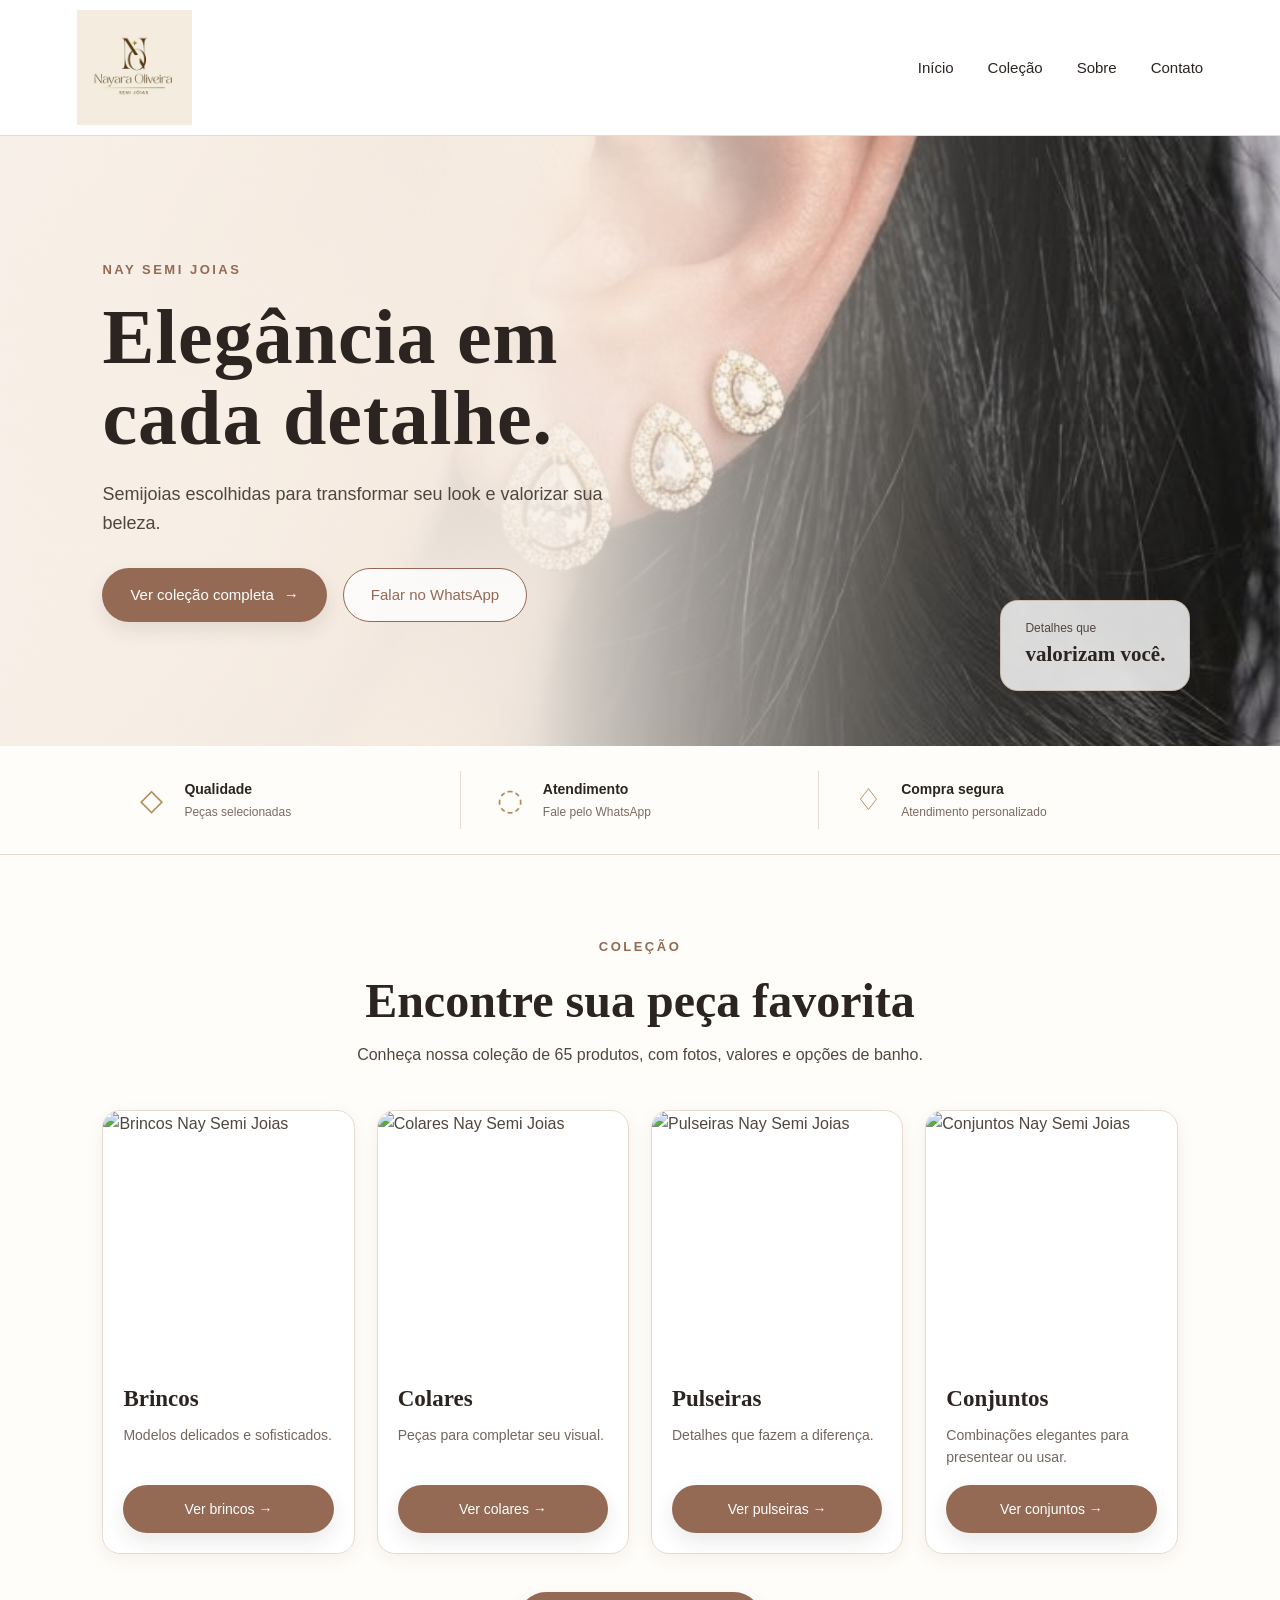
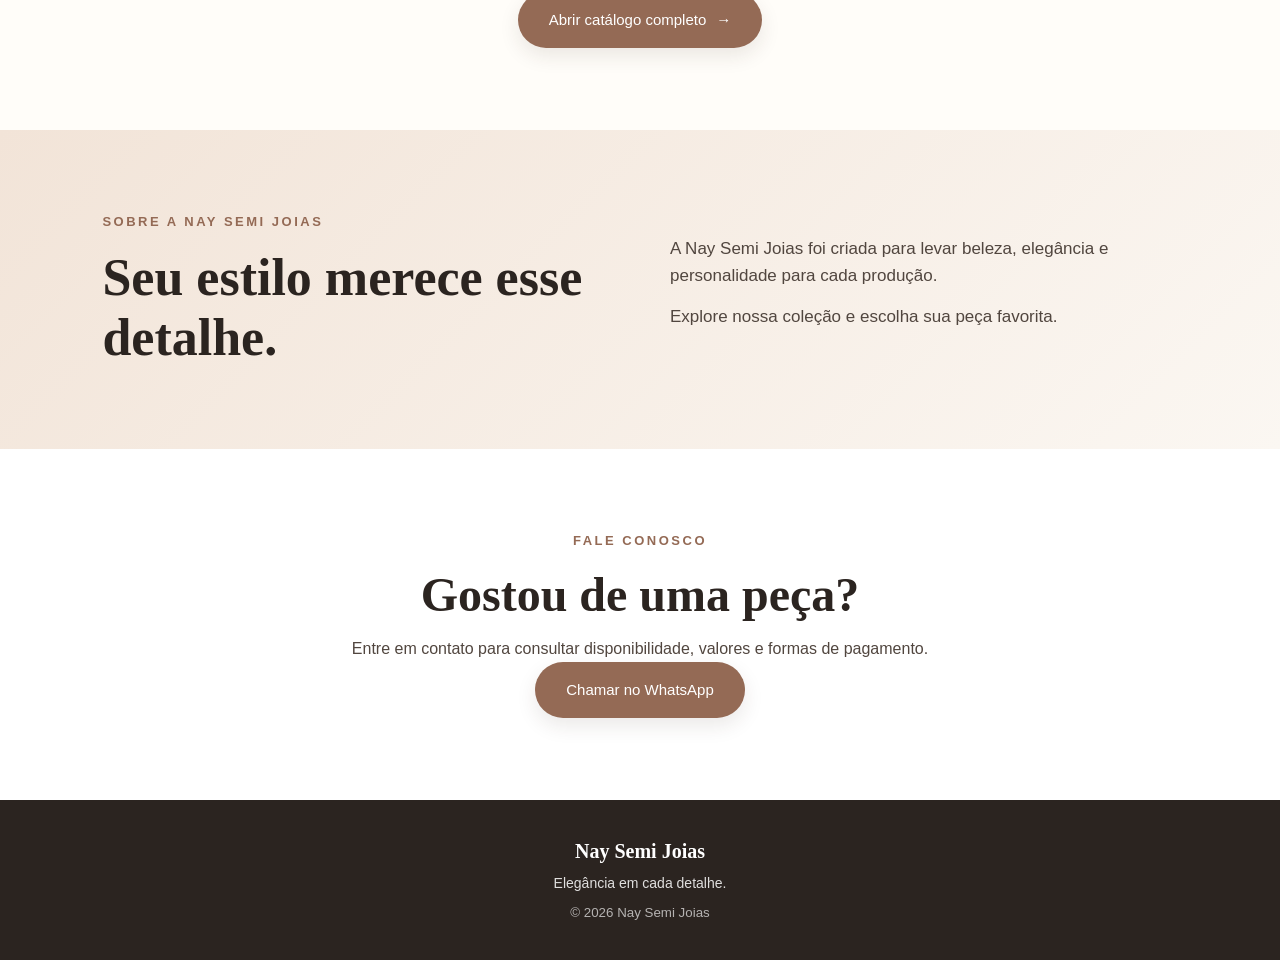
==== index.html @ 7849840d "Add files via upload" ====
<!DOCTYPE html>
<html lang="pt-BR">
<head>
<meta charset="UTF-8">
<meta name="viewport" content="width=device-width, initial-scale=1.0">
<title>Nay Semi Joias</title>
<meta name="description" content="Nay Semi Joias — semijoias para valorizar seu estilo.">
<link rel="stylesheet" href="style.css">
</head>
<body>
<header>
  <a aria-label="Nay Semi Joias" href="#inicio">
    <img src="logo.jpg" alt="Nayara Oliveira Semi Joias">
  </a>

  <button class="menu" aria-label="Abrir menu" aria-expanded="false">☰</button>

  <nav>
    <a href="#inicio">Início</a>
    <a href="#colecao">Coleção</a>
    <a href="#sobre">Sobre</a>
    <a href="#contato">Contato</a>
  </nav>
</header>

<main>
<section id="inicio" class="hero">
  <div class="hero-content">
    <p class="eyebrow">NAY SEMI JOIAS</p>
    <h1>Elegância em<br>cada detalhe.</h1>
    <p class="hero-text">Semijoias escolhidas para transformar seu look e valorizar sua beleza.</p>

    <div class="buttons">
      <a class="btn" href="loja.html">Ver coleção completa <span>→</span></a>
      <a class="btn outline" href="https://wa.me/5519992763019" target="_blank" rel="noopener">Falar no WhatsApp</a>
    </div>
  </div>

  <div class="hero-badge">
    <span>Detalhes que</span>
    <strong>valorizam você.</strong>
  </div>
</section>

<section class="benefits" aria-label="Benefícios">
  <div><span>◇</span><strong>Qualidade</strong><small>Peças selecionadas</small></div>
  <div><span>◌</span><strong>Atendimento</strong><small>Fale pelo WhatsApp</small></div>
  <div><span>♢</span><strong>Compra segura</strong><small>Atendimento personalizado</small></div>
</section>

<section id="colecao" class="section">
  <div class="title">
    <p class="eyebrow">COLEÇÃO</p>
    <h2>Encontre sua peça favorita</h2>
    <p>Conheça nossa coleção de 65 produtos, com fotos, valores e opções de banho.</p>
  </div>

  <div class="grid">
    <article class="card">
      <img src="imagens/45-brinco-trio-ponto-de-luz.jpg" alt="Brincos Nay Semi Joias">
      <div class="card-content">
        <h3>Brincos</h3>
        <p>Modelos delicados e sofisticados.</p>
        <a class="btn" href="loja.html#produtos-area">Ver brincos →</a>
      </div>
    </article>

    <article class="card">
      <img src="imagens/07-colar-cristal-preto-com-trevo.jpg" alt="Colares Nay Semi Joias">
      <div class="card-content">
        <h3>Colares</h3>
        <p>Peças para completar seu visual.</p>
        <a class="btn" href="loja.html#produtos-area">Ver colares →</a>
      </div>
    </article>

    <article class="card">
      <img src="imagens/23-pulseira-trevo-marrom.jpg" alt="Pulseiras Nay Semi Joias">
      <div class="card-content">
        <h3>Pulseiras</h3>
        <p>Detalhes que fazem a diferença.</p>
        <a class="btn" href="loja.html#produtos-area">Ver pulseiras →</a>
      </div>
    </article>

    <article class="card">
      <img src="imagens/61-conjunto-mandala-de-zirconia.jpg" alt="Conjuntos Nay Semi Joias">
      <div class="card-content">
        <h3>Conjuntos</h3>
        <p>Combinações elegantes para presentear ou usar.</p>
        <a class="btn" href="loja.html#produtos-area">Ver conjuntos →</a>
      </div>
    </article>
  </div>

  <div class="collection-cta">
    <a class="btn large" href="loja.html">Abrir catálogo completo <span>→</span></a>
  </div>
</section>

<section id="sobre" class="about">
  <div>
    <p class="eyebrow">SOBRE A NAY SEMI JOIAS</p>
    <h2>Seu estilo merece esse detalhe.</h2>
  </div>
  <div>
    <p>A Nay Semi Joias foi criada para levar beleza, elegância e personalidade para cada produção.</p>
    <p>Explore nossa coleção e escolha sua peça favorita.</p>
  </div>
</section>

<section id="contato" class="section contact">
  <div class="title">
    <p class="eyebrow">FALE CONOSCO</p>
    <h2>Gostou de uma peça?</h2>
    <p>Entre em contato para consultar disponibilidade, valores e formas de pagamento.</p>
    <a class="btn large" href="https://wa.me/5519992763019" target="_blank" rel="noopener">Chamar no WhatsApp</a>
  </div>
</section>
</main>

<footer>
  <strong>Nay Semi Joias</strong>
  <p>Elegância em cada detalhe.</p>
  <small>© 2026 Nay Semi Joias</small>
</footer>

<script src="script.js"></script>
<script>
const menu = document.querySelector('.menu');
const nav = document.querySelector('nav');
if (menu && nav) {
  menu.addEventListener('click', function () {
    nav.classList.toggle('open');
    menu.setAttribute('aria-expanded', nav.classList.contains('open'));
  });
  document.querySelectorAll('nav a').forEach(function(a) {
    a.addEventListener('click', function() {
      nav.classList.remove('open');
      menu.setAttribute('aria-expanded', 'false');
    });
  });
}
</script>
</body>
</html>
---- style.css ----
*{box-sizing:border-box;margin:0;padding:0}
html{scroll-behavior:smooth}
:root{
 --bg:#f8f1e9;
 --cream:#fffdf9;
 --dark:#2b2420;
 --brown:#946a55;
 --gold:#b08a57;
 --text:#51463f;
 --white:#fff;
 --border:#e7dbd0;
}
body{font-family:Arial,Helvetica,sans-serif;background:var(--bg);color:var(--text);line-height:1.6}
header{width:100%;min-height:86px;padding:10px 6%;background:rgba(255,255,255,.96);display:flex;align-items:center;justify-content:space-between;border-bottom:1px solid var(--border);position:sticky;top:0;z-index:1000;backdrop-filter:blur(8px)}
header img{width:115px;height:auto;display:block;object-fit:contain}
header>a{display:flex;align-items:center}
nav{display:flex;align-items:center;gap:34px}
nav a{text-decoration:none;color:var(--dark);font-size:15px;font-weight:500;transition:.25s}
nav a:hover{color:var(--gold)}
.menu{display:none;border:0;background:transparent;font-size:28px;cursor:pointer;color:var(--dark)}

.hero{position:relative;min-height:610px;padding:70px 8%;display:flex;align-items:center;justify-content:flex-start;overflow:hidden;background-image:linear-gradient(90deg,rgba(248,241,233,.98) 0%,rgba(248,241,233,.90) 42%,rgba(248,241,233,.20) 76%,rgba(248,241,233,.04) 100%),url("imagens/IMG-20260909-WA0095.jpg");background-size:cover;background-position:center right}
.hero-content{position:relative;z-index:2;max-width:610px}
.eyebrow{font-size:13px;letter-spacing:2.5px;color:var(--brown);font-weight:600;margin-bottom:15px}
.hero h1{font-family:Georgia,"Times New Roman",serif;font-size:clamp(46px,7vw,78px);line-height:1.04;color:var(--dark);letter-spacing:1px;margin-bottom:22px}
.hero-text{font-size:18px;max-width:520px;margin-bottom:30px}
.buttons{display:flex;gap:16px;flex-wrap:wrap;align-items:center}
.btn{display:inline-flex;align-items:center;justify-content:center;gap:10px;padding:14px 27px;border-radius:30px;border:1px solid transparent;background:var(--brown);color:var(--white);text-decoration:none;cursor:pointer;font-size:15px;transition:.25s;box-shadow:0 8px 20px rgba(60,40,25,.10)}
.btn:hover{background:var(--gold);transform:translateY(-2px)}
.btn.outline{background:rgba(255,255,255,.80);color:var(--brown);border-color:var(--brown);box-shadow:none}
.btn.outline:hover{background:var(--brown);color:var(--white)}
.btn.large{padding:15px 30px}
.hero-badge{position:absolute;right:7%;bottom:55px;background:rgba(255,255,255,.82);border:1px solid rgba(176,138,87,.35);padding:18px 24px;border-radius:18px;text-align:left;box-shadow:0 12px 35px rgba(60,40,25,.12);backdrop-filter:blur(5px)}
.hero-badge span{display:block;font-size:12px;color:var(--text)}
.hero-badge strong{font-family:Georgia,"Times New Roman",serif;font-size:21px;color:var(--dark)}

.benefits{display:grid;grid-template-columns:repeat(3,1fr);background:var(--cream);border-bottom:1px solid var(--border);padding:25px 8%}
.benefits>div{display:grid;grid-template-columns:42px 1fr;grid-template-rows:auto auto;column-gap:12px;align-items:center;padding:5px 28px;border-right:1px solid var(--border)}
.benefits>div:last-child{border-right:0}
.benefits span{grid-row:1/3;font-size:30px;color:var(--gold);text-align:center}
.benefits strong{color:var(--dark);font-size:14px}
.benefits small{font-size:12px;color:#7b6b60}

section{padding:82px 8%}
.section{background:var(--cream)}
.title{text-align:center;max-width:760px;margin:0 auto 42px}
.title h2{font-family:Georgia,"Times New Roman",serif;font-size:clamp(32px,4vw,48px);line-height:1.15;color:var(--dark);margin-bottom:14px}
.title>p:last-child{font-size:16px}
#colecao .grid{max-width:1120px;margin:0 auto;display:grid;grid-template-columns:repeat(4,1fr);gap:22px}
.card{background:#fff;border:1px solid var(--border);border-radius:18px;overflow:hidden;transition:.25s;box-shadow:0 5px 18px rgba(60,40,25,.06)}
.card:hover{transform:translateY(-5px);box-shadow:0 15px 35px rgba(60,40,25,.12)}
.card>img{width:100%;aspect-ratio:1/1;object-fit:cover;display:block}
.card-content{padding:20px}
.card h3{font-family:Georgia,"Times New Roman",serif;font-size:23px;color:var(--dark);margin-bottom:6px}
.card p{font-size:14px;min-height:46px;margin-bottom:15px;color:#74665e}
.card .btn{width:100%;padding:12px 16px;font-size:14px}
.collection-cta{text-align:center;margin-top:38px}

.about{display:grid;grid-template-columns:1fr 1fr;gap:60px;align-items:center;background:linear-gradient(135deg,#f2e4d8,#fbf7f2)}
.about h2{font-family:Georgia,"Times New Roman",serif;font-size:clamp(34px,5vw,52px);line-height:1.15;color:var(--dark)}
.about>div:last-child p{font-size:17px;margin-bottom:14px;max-width:560px}
.contact{background:var(--white);text-align:center}
.contact .title{margin-bottom:0}
footer{background:var(--dark);color:var(--white);text-align:center;padding:35px 20px}
footer strong{font-family:Georgia,"Times New Roman",serif;font-size:20px}
footer p{font-size:14px;opacity:.85;margin:5px 0}
footer small{opacity:.65}

@media(max-width:1000px){
 #colecao .grid{grid-template-columns:repeat(2,1fr);max-width:700px}
 .about{grid-template-columns:1fr;gap:25px}
}
@media(max-width:700px){
 header{min-height:74px;padding:8px 5%}
 header img{width:88px}
 .menu{display:block}
 nav{display:none;position:absolute;top:74px;left:0;right:0;background:rgba(255,255,255,.98);padding:18px 5%;border-bottom:1px solid var(--border);box-shadow:0 10px 25px rgba(40,30,20,.08)}
 nav.open{display:flex;flex-direction:column;gap:17px;align-items:flex-start}
 nav a{font-size:14px}
 .hero{min-height:590px;padding:55px 6%;background-image:linear-gradient(180deg,rgba(248,241,233,.96) 0%,rgba(248,241,233,.90) 48%,rgba(248,241,233,.45) 100%),url("imagens/IMG-20260909-WA0095.jpg");background-position:center;background-size:cover}
 .hero h1{font-size:42px}
 .hero-text{font-size:16px}
 .buttons{flex-direction:column;align-items:stretch;gap:13px;max-width:330px}
 .buttons .btn{width:100%}
 .hero-badge{display:none}
 .benefits{grid-template-columns:1fr;padding:10px 6%}
 .benefits>div{border-right:0;border-bottom:1px solid var(--border);padding:12px 8px}
 .benefits>div:last-child{border-bottom:0}
 section{padding:58px 5%}
 #colecao .grid{grid-template-columns:1fr 1fr;gap:13px}
 .card-content{padding:13px}
 .card h3{font-size:19px}
 .card p{font-size:12px;min-height:52px}
 .card .btn{font-size:12px;padding:10px 8px}
 .title{margin-bottom:30px}
 .title h2{font-size:31px}
}
@media(max-width:390px){
 #colecao .grid{gap:9px}
 .card-content{padding:11px}
 .card h3{font-size:17px}
 .card p{font-size:11px}
}
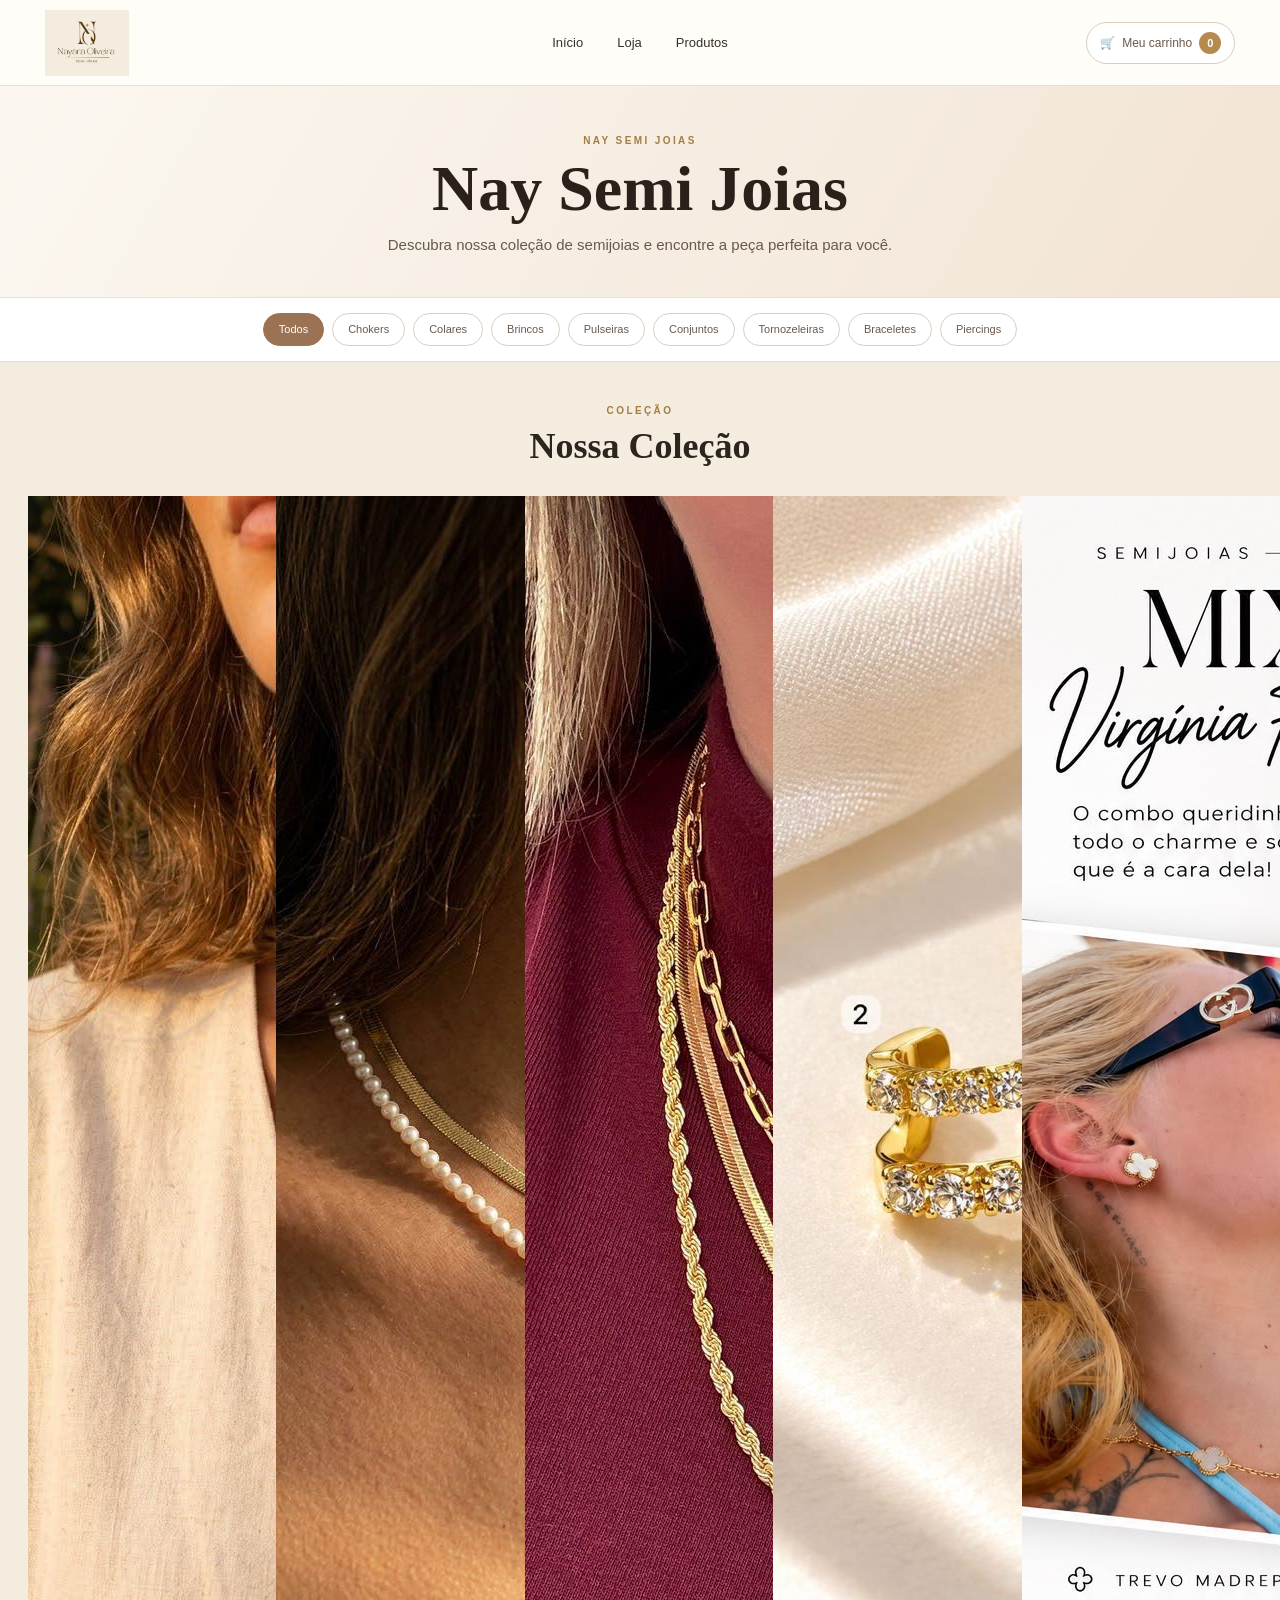
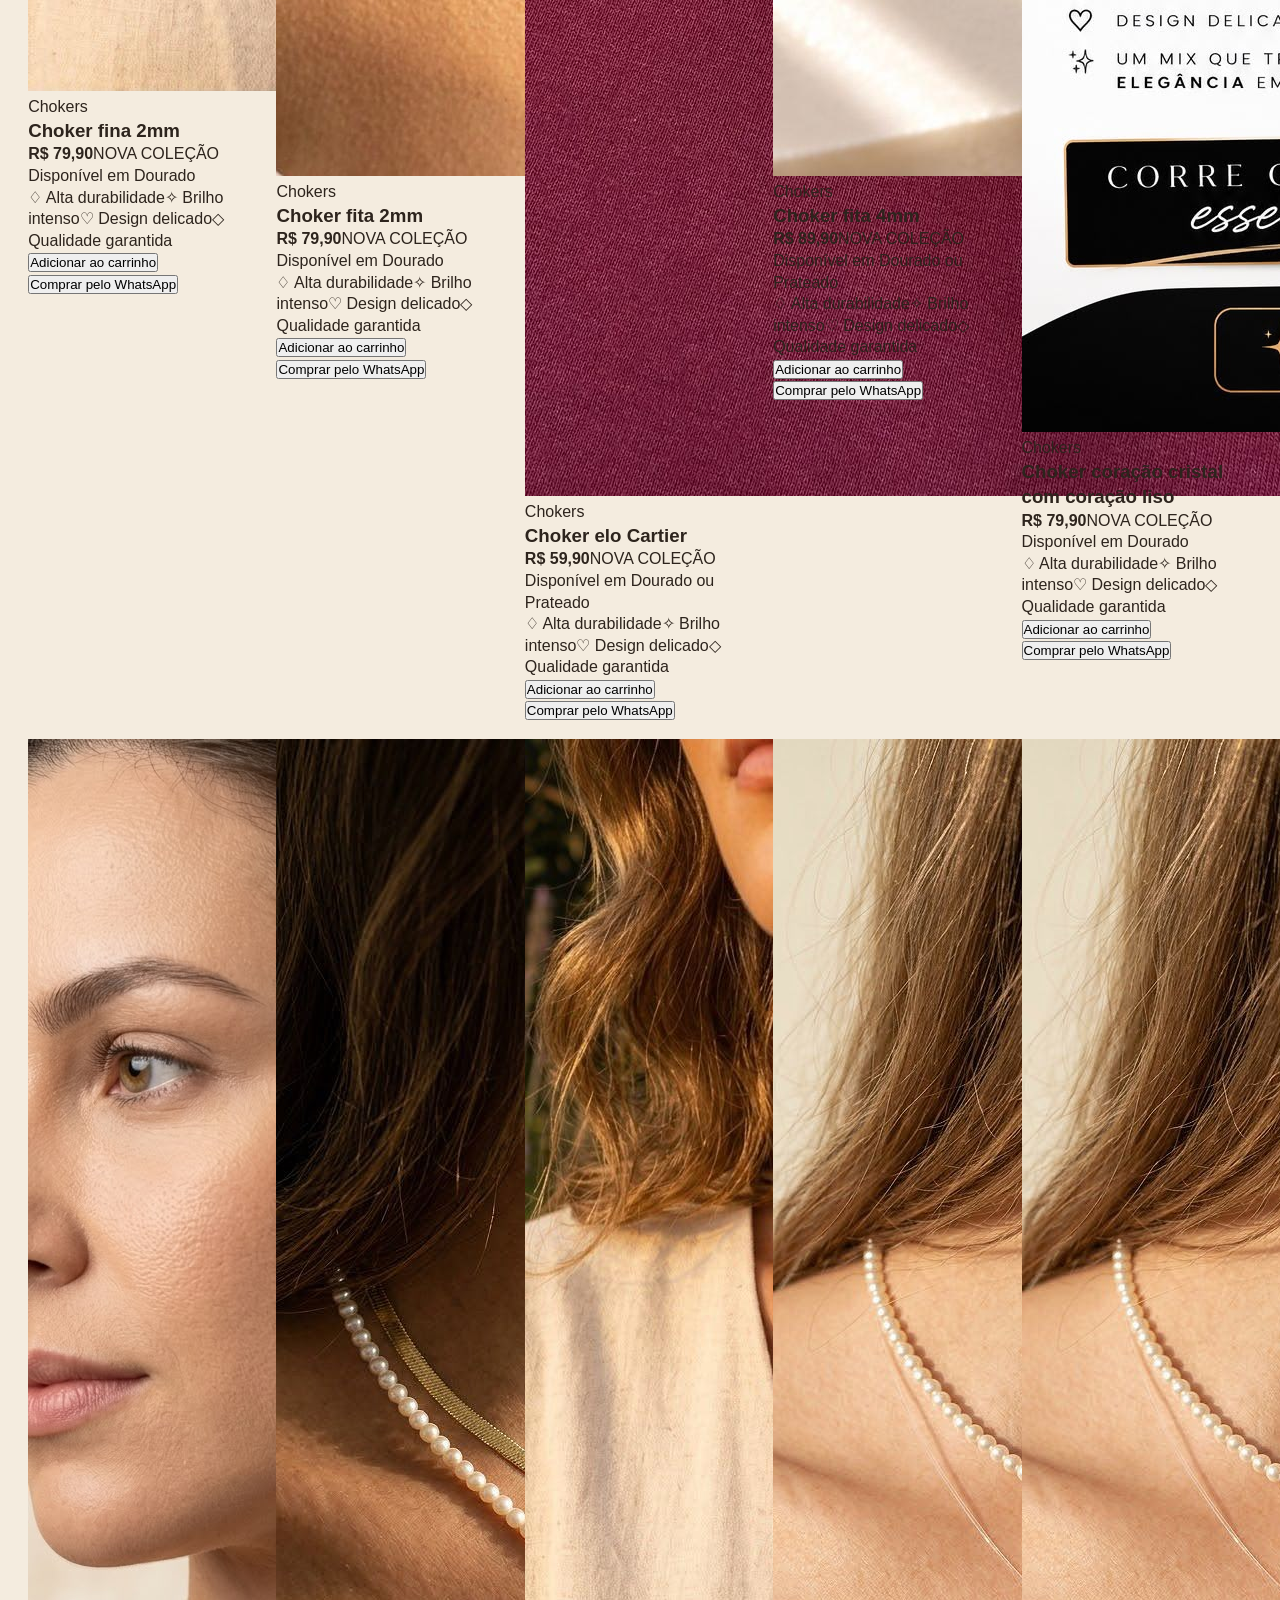
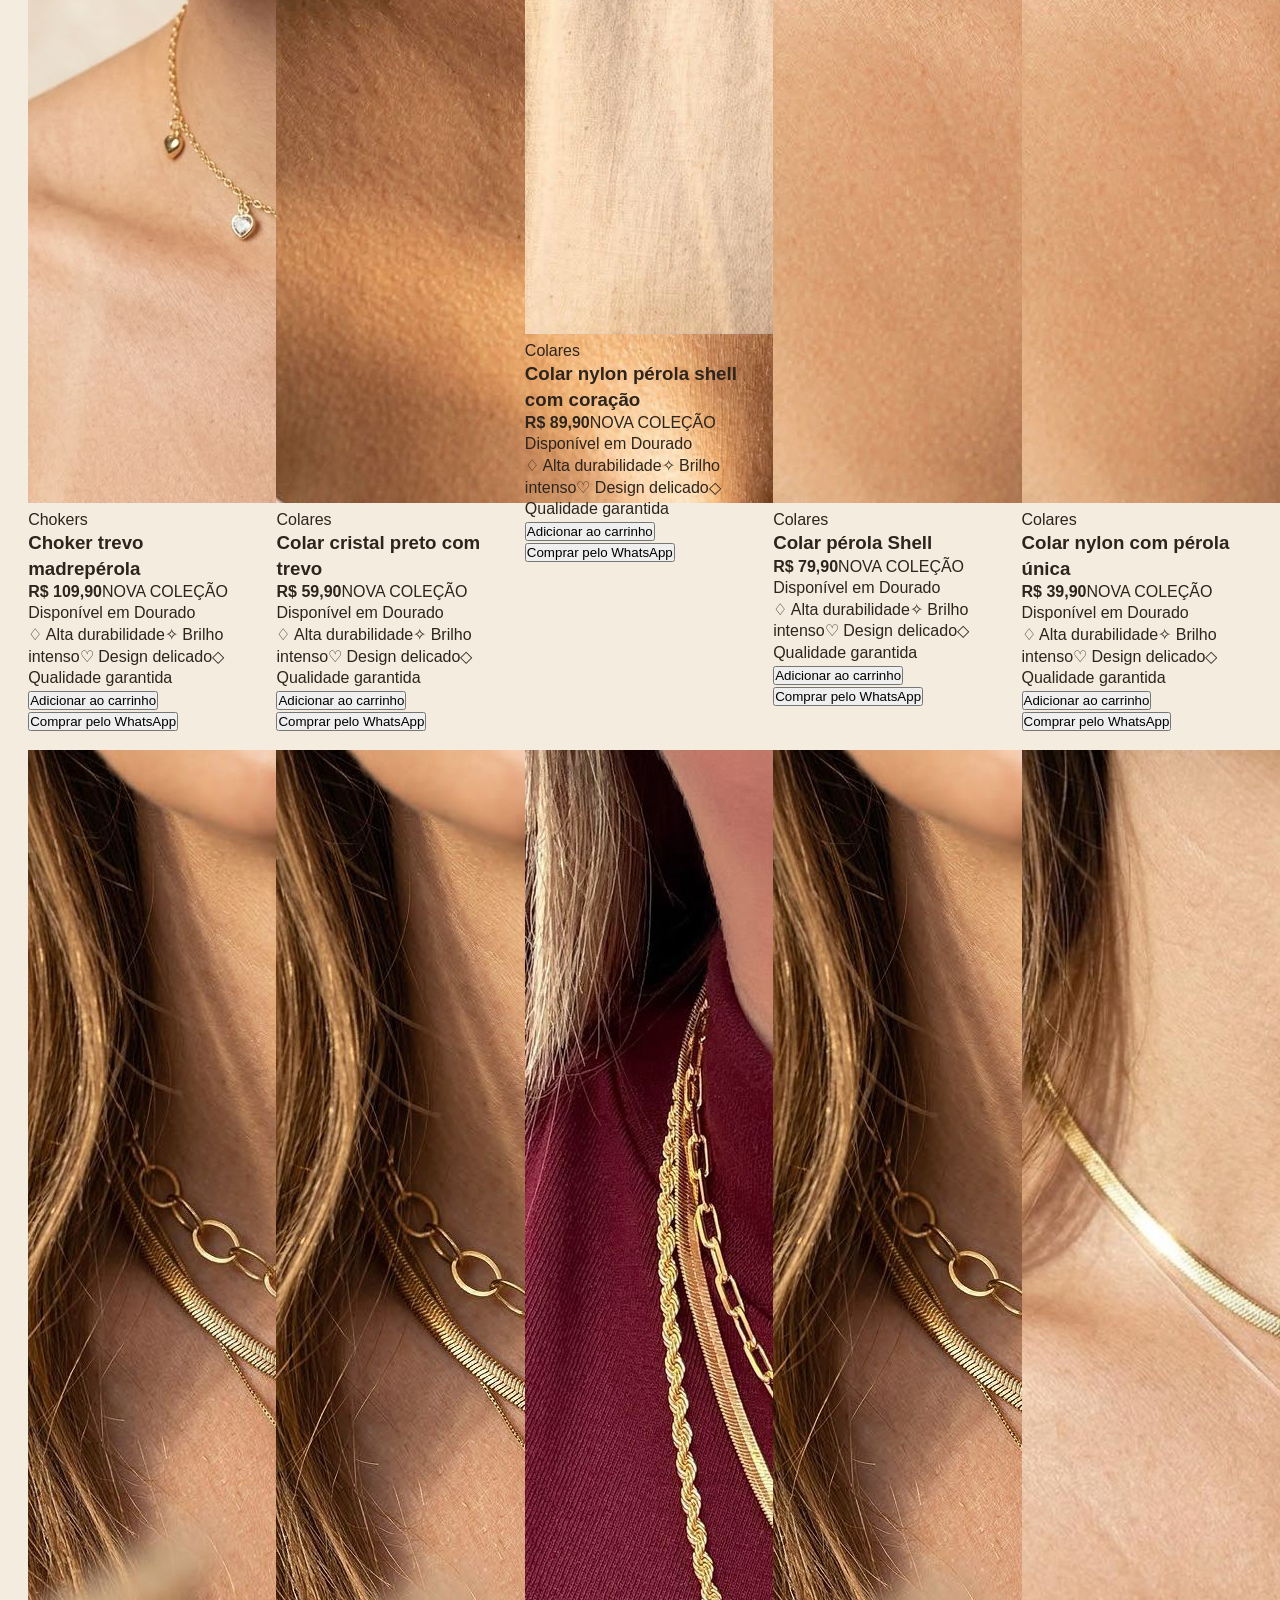
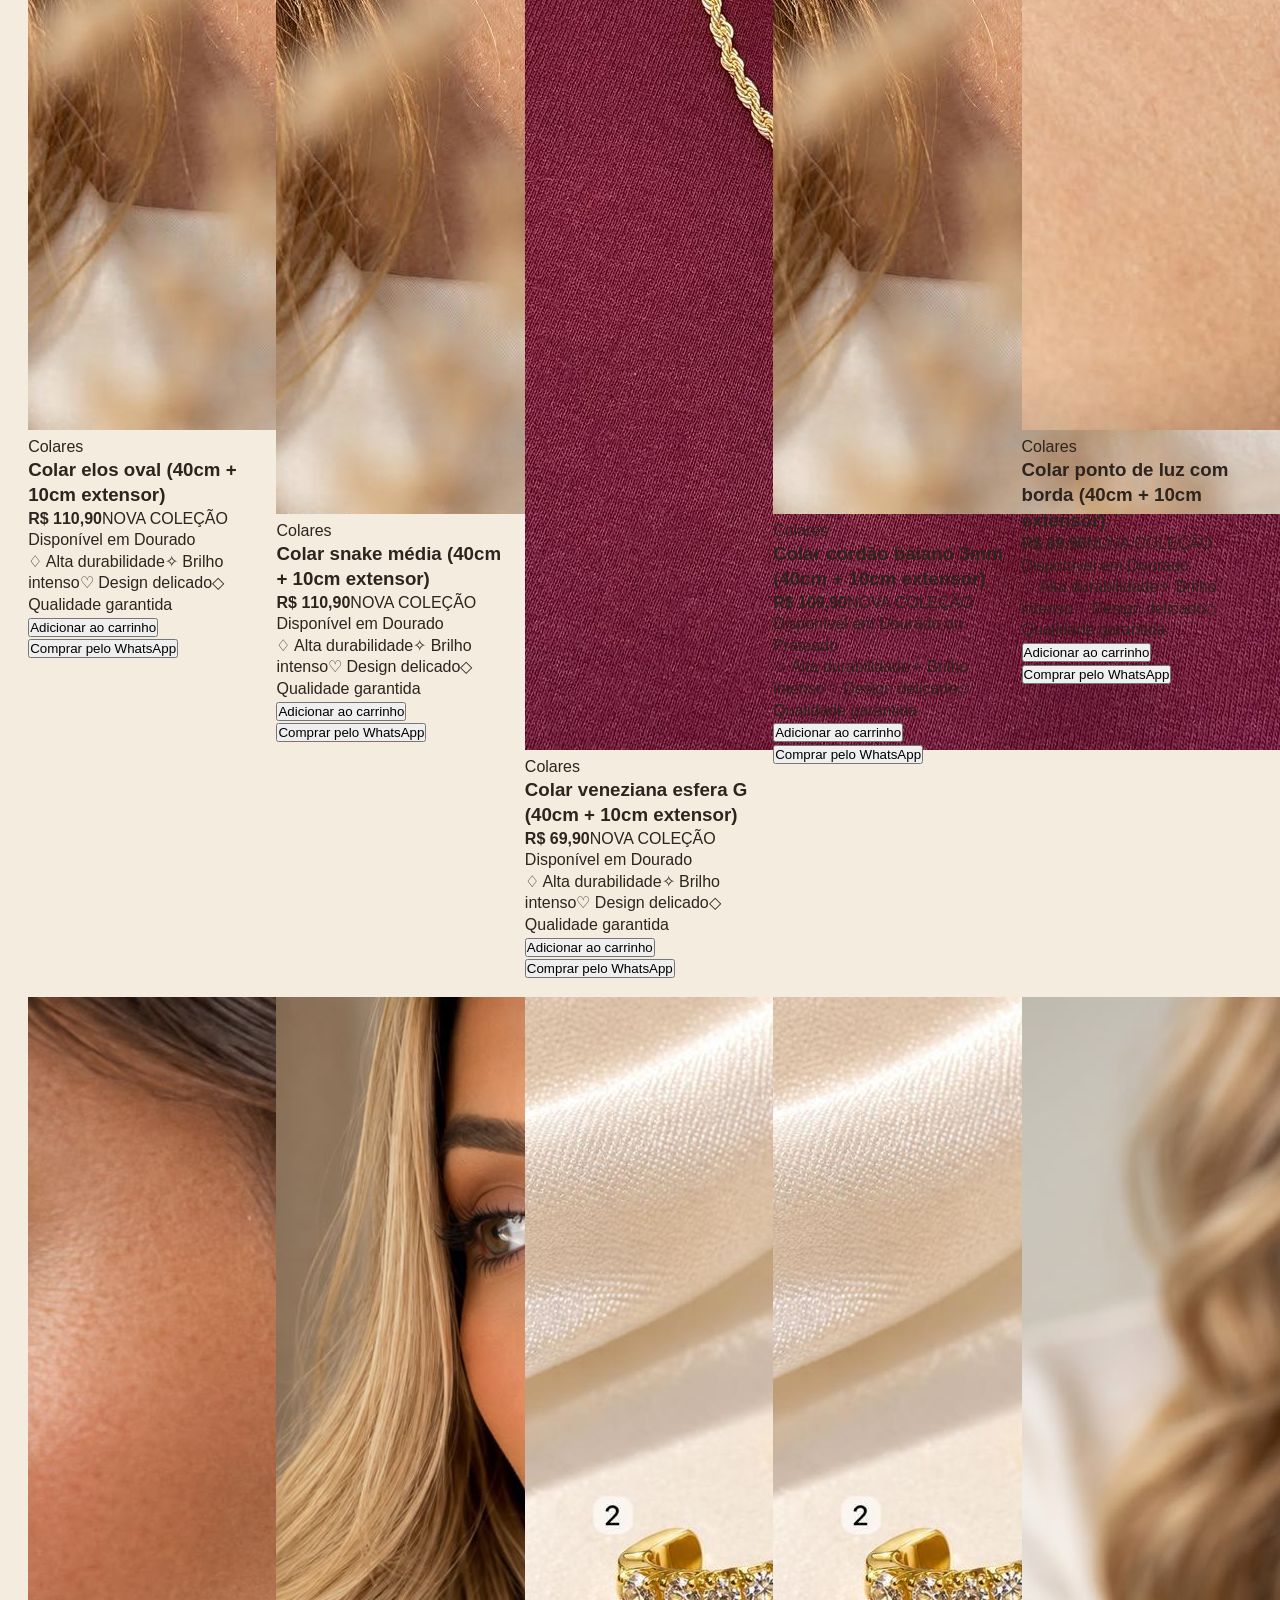
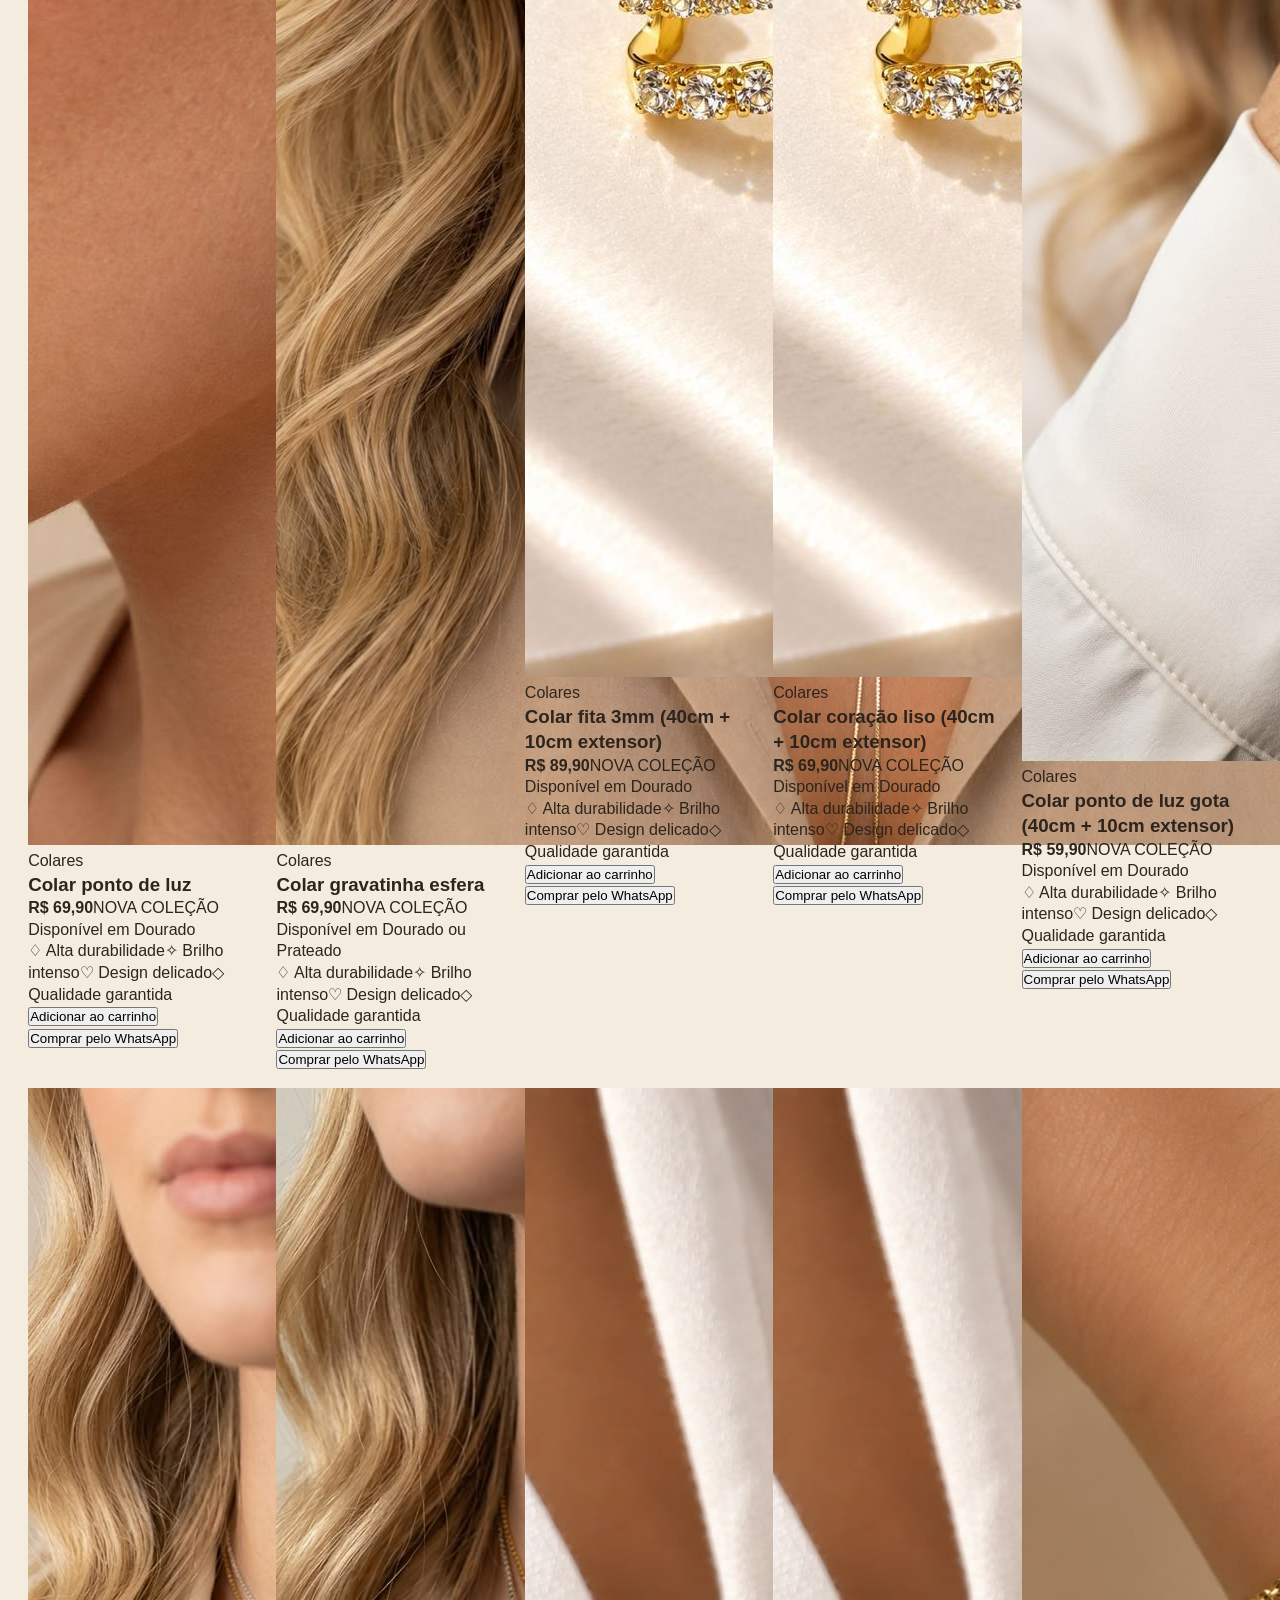
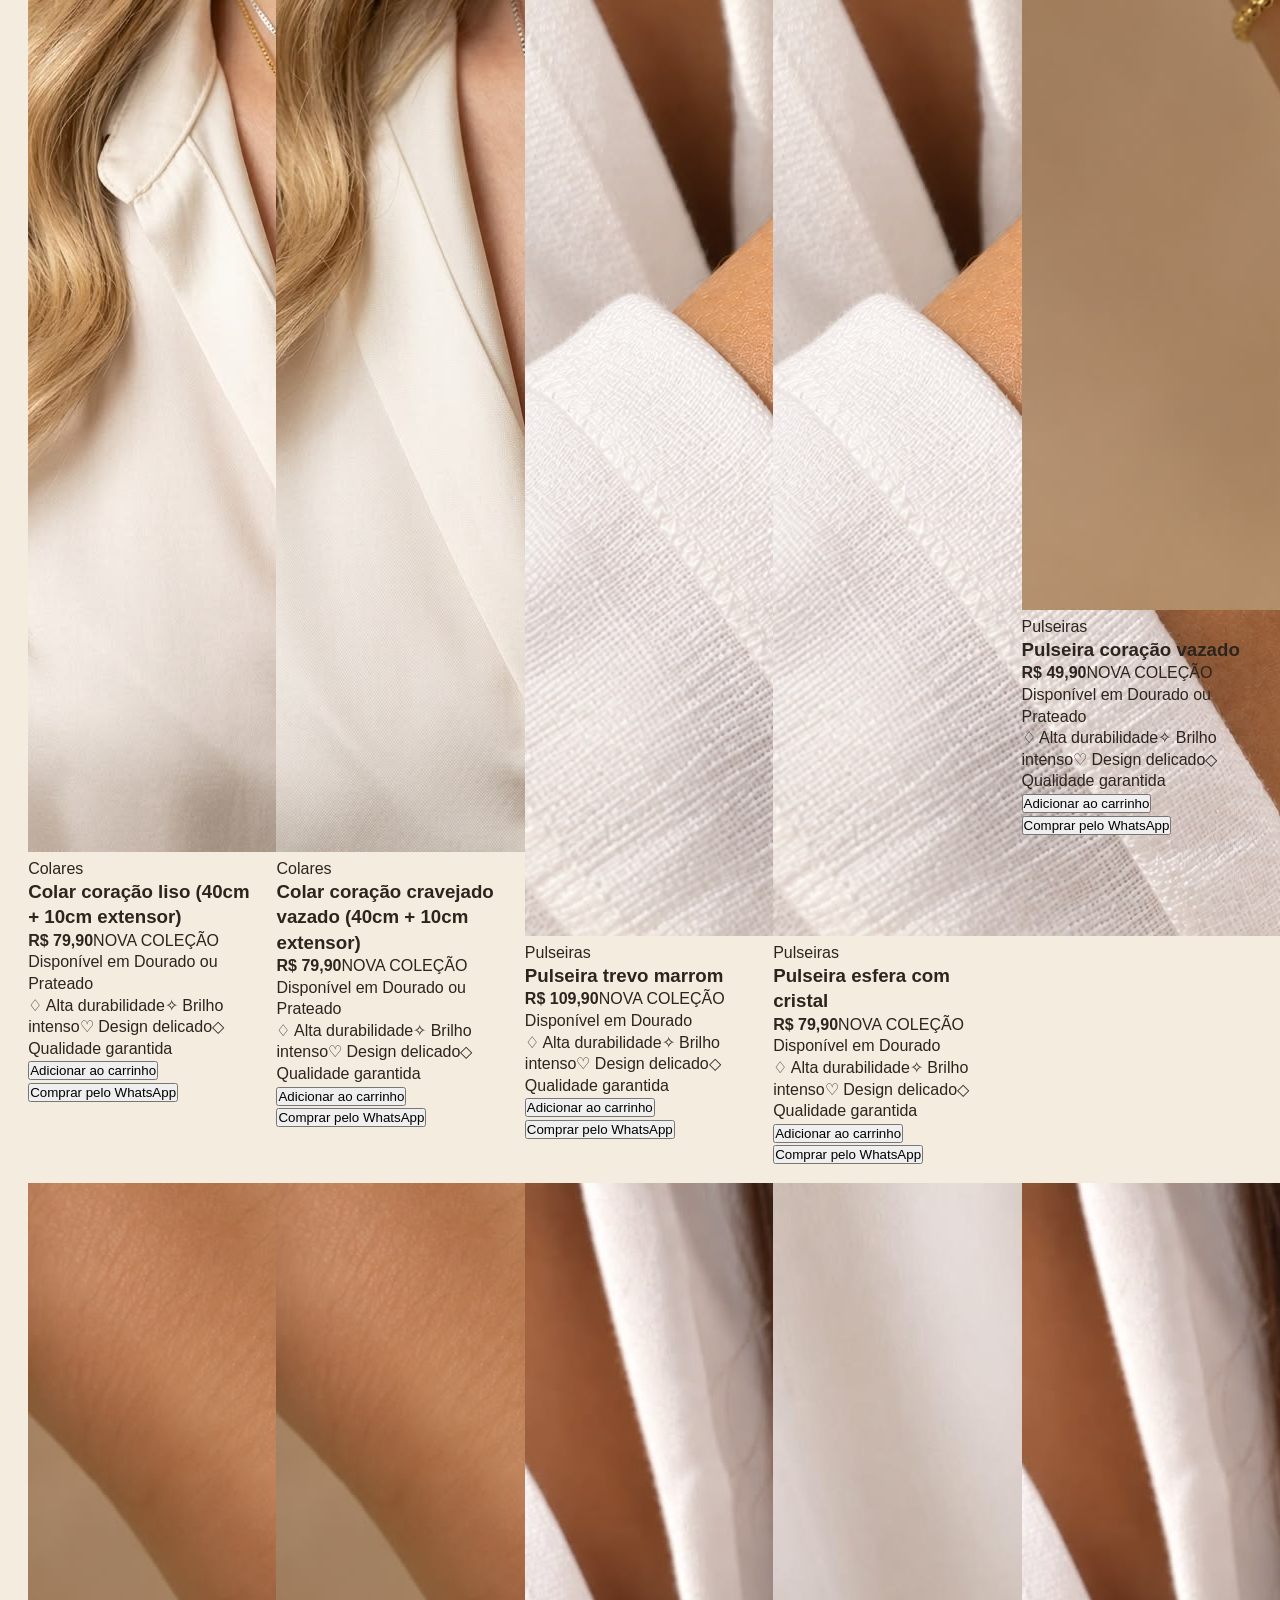
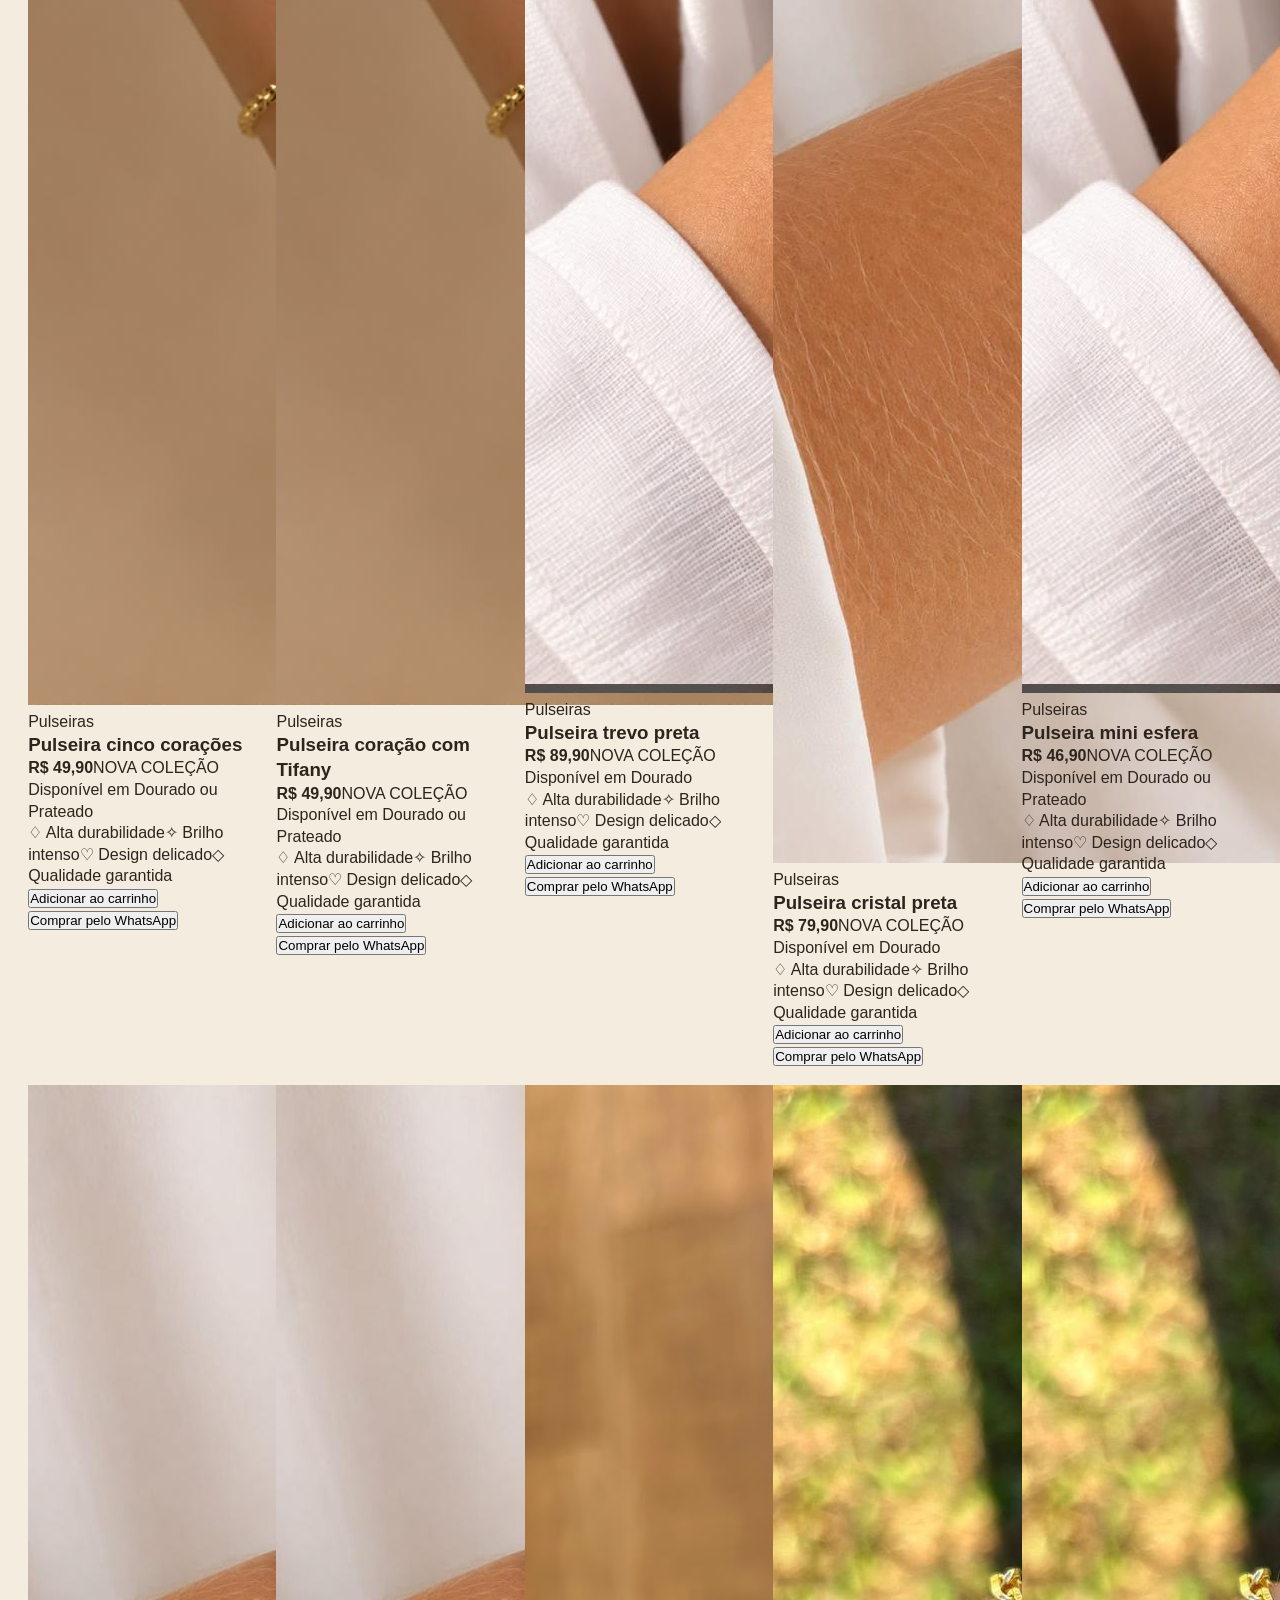
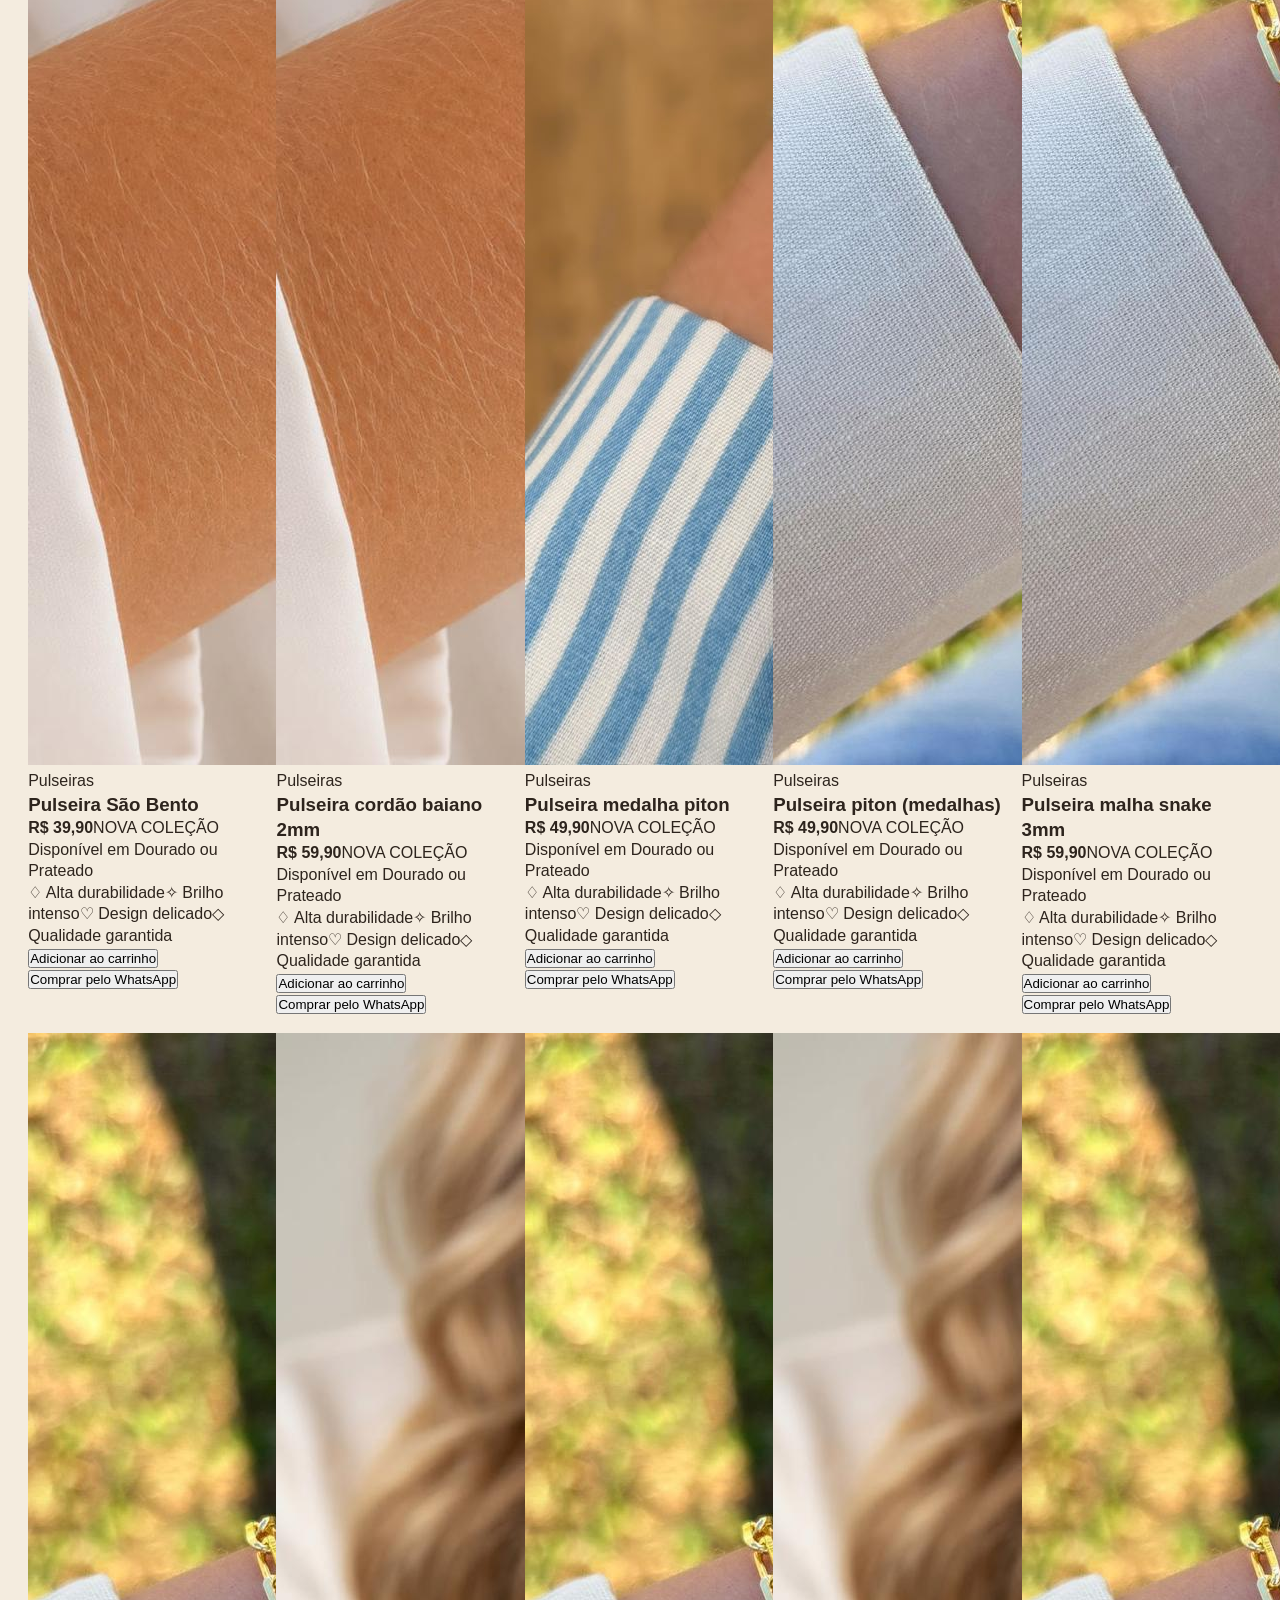
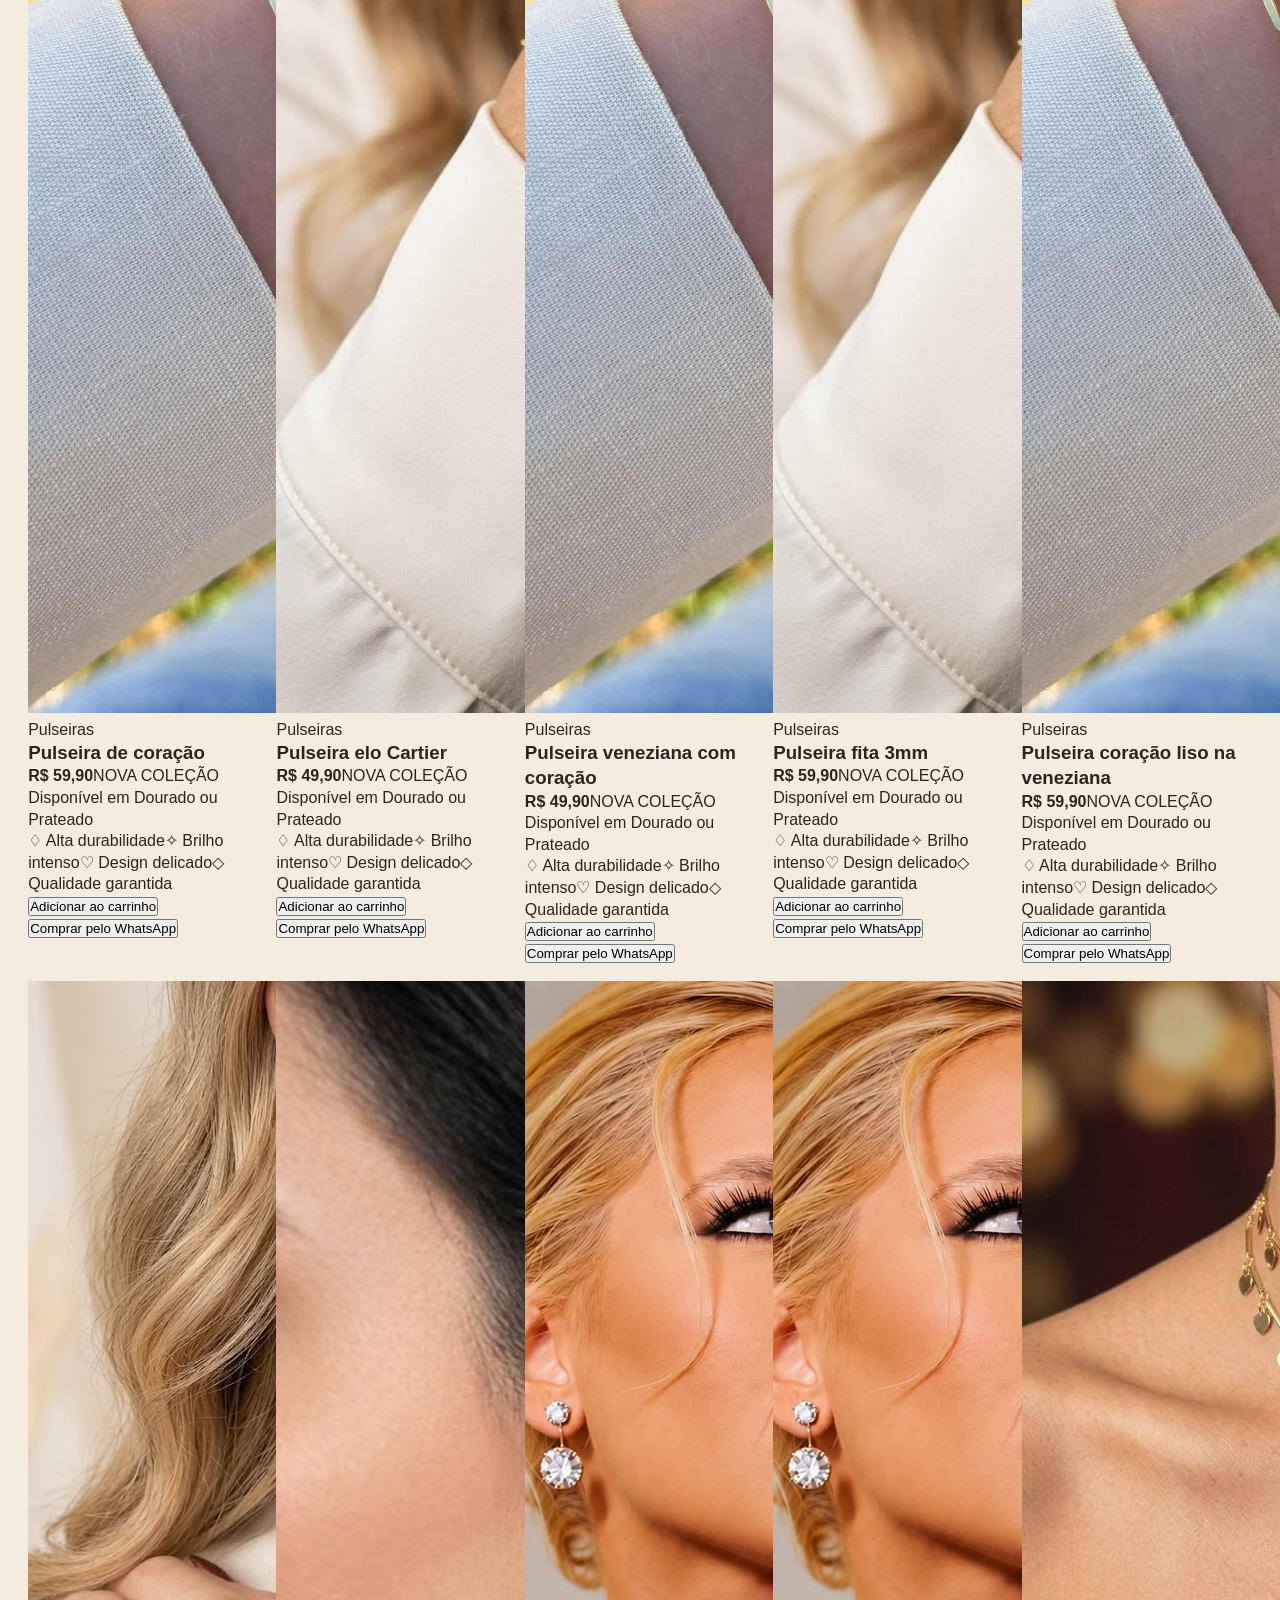
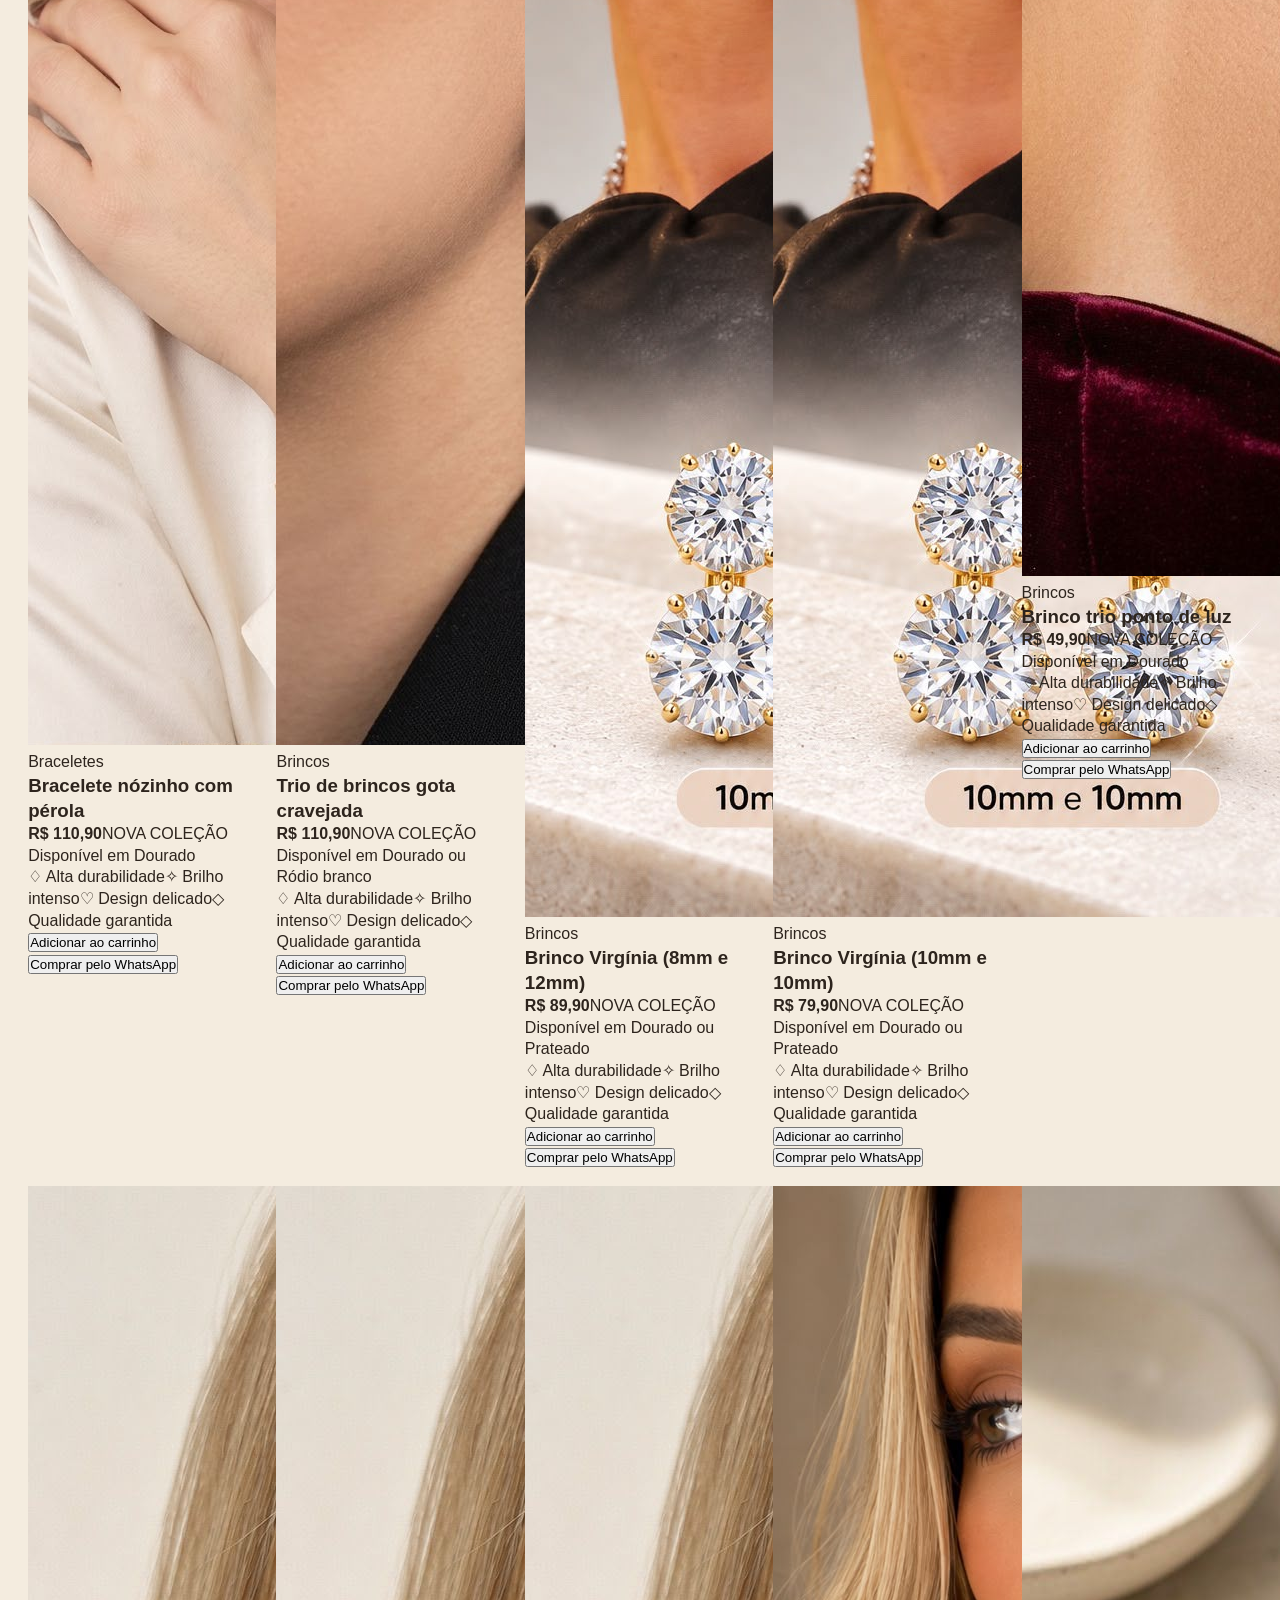
==== commit a9da8ff6: "Add files via upload" ====
--- a/index.html
+++ b/index.html
@@ -3,144 +3,94 @@
 <head>
 <meta charset="UTF-8">
 <meta name="viewport" content="width=device-width, initial-scale=1.0">
-<title>Nay Semi Joias</title>
-<meta name="description" content="Nay Semi Joias — semijoias para valorizar seu estilo.">
-<link rel="stylesheet" href="style.css">
+<meta name="theme-color" content="#f4ecdf">
+<title>Nay Semi Joias | Nossa Coleção</title>
+<meta name="description" content="Nay Semi Joias — nossa coleção de semijoias, com atendimento pelo WhatsApp e carrinho de compras.">
+<link rel="stylesheet" href="loja.css">
 </head>
 <body>
-<header>
-  <a aria-label="Nay Semi Joias" href="#inicio">
+<header class="site-header">
+  <a class="brand" href="index.html" aria-label="Nay Semi Joias - início">
     <img src="logo.jpg" alt="Nayara Oliveira Semi Joias">
   </a>
-
-  <button class="menu" aria-label="Abrir menu" aria-expanded="false">☰</button>
-
-  <nav>
-    <a href="#inicio">Início</a>
-    <a href="#colecao">Coleção</a>
-    <a href="#sobre">Sobre</a>
-    <a href="#contato">Contato</a>
+  <nav class="main-nav" aria-label="Navegação principal">
+    <a href="index.html">Início</a>
+    <a href="loja.html">Loja</a>
+    <a href="#produtos-area">Produtos</a>
   </nav>
+  <button class="cart-button" id="abrir-carrinho" type="button" aria-label="Abrir meu carrinho">
+    <span aria-hidden="true">🛒</span><span class="cart-label">Meu carrinho</span><b id="contador-carrinho">0</b>
+  </button>
 </header>
 
 <main>
-<section id="inicio" class="hero">
-  <div class="hero-content">
-    <p class="eyebrow">NAY SEMI JOIAS</p>
-    <h1>Elegância em<br>cada detalhe.</h1>
-    <p class="hero-text">Semijoias escolhidas para transformar seu look e valorizar sua beleza.</p>
-
-    <div class="buttons">
-      <a class="btn" href="loja.html">Ver coleção completa <span>→</span></a>
-      <a class="btn outline" href="https://wa.me/5519992763019" target="_blank" rel="noopener">Falar no WhatsApp</a>
-    </div>
-  </div>
-
-  <div class="hero-badge">
-    <span>Detalhes que</span>
-    <strong>valorizam você.</strong>
-  </div>
+<section class="hero-store">
+  <p class="eyebrow">NAY SEMI JOIAS</p>
+  <h1>Nay Semi Joias</h1>
+  <p>Descubra nossa coleção de semijoias e encontre a peça perfeita para você.</p>
 </section>
 
-<section class="benefits" aria-label="Benefícios">
-  <div><span>◇</span><strong>Qualidade</strong><small>Peças selecionadas</small></div>
-  <div><span>◌</span><strong>Atendimento</strong><small>Fale pelo WhatsApp</small></div>
-  <div><span>♢</span><strong>Compra segura</strong><small>Atendimento personalizado</small></div>
+<section class="category-bar" aria-label="Categorias">
+  <button class="ativo" type="button" data-categoria="Todos">Todos</button>
+  <button type="button" data-categoria="Chokers">Chokers</button>
+  <button type="button" data-categoria="Colares">Colares</button>
+  <button type="button" data-categoria="Brincos">Brincos</button>
+  <button type="button" data-categoria="Pulseiras">Pulseiras</button>
+  <button type="button" data-categoria="Conjuntos">Conjuntos</button>
+  <button type="button" data-categoria="Tornozeleiras">Tornozeleiras</button>
+  <button type="button" data-categoria="Braceletes">Braceletes</button>
+  <button type="button" data-categoria="Piercings">Piercings</button>
 </section>
 
-<section id="colecao" class="section">
-  <div class="title">
+<section class="products-section" id="produtos-area">
+  <div class="section-heading">
     <p class="eyebrow">COLEÇÃO</p>
-    <h2>Encontre sua peça favorita</h2>
-    <p>Conheça nossa coleção de 65 produtos, com fotos, valores e opções de banho.</p>
+    <h2>Nossa Coleção</h2>
   </div>
-
-  <div class="grid">
-    <article class="card">
-      <img src="imagens/45-brinco-trio-ponto-de-luz.jpg" alt="Brincos Nay Semi Joias">
-      <div class="card-content">
-        <h3>Brincos</h3>
-        <p>Modelos delicados e sofisticados.</p>
-        <a class="btn" href="loja.html#produtos-area">Ver brincos →</a>
-      </div>
-    </article>
-
-    <article class="card">
-      <img src="imagens/07-colar-cristal-preto-com-trevo.jpg" alt="Colares Nay Semi Joias">
-      <div class="card-content">
-        <h3>Colares</h3>
-        <p>Peças para completar seu visual.</p>
-        <a class="btn" href="loja.html#produtos-area">Ver colares →</a>
-      </div>
-    </article>
-
-    <article class="card">
-      <img src="imagens/23-pulseira-trevo-marrom.jpg" alt="Pulseiras Nay Semi Joias">
-      <div class="card-content">
-        <h3>Pulseiras</h3>
-        <p>Detalhes que fazem a diferença.</p>
-        <a class="btn" href="loja.html#produtos-area">Ver pulseiras →</a>
-      </div>
-    </article>
-
-    <article class="card">
-      <img src="imagens/61-conjunto-mandala-de-zirconia.jpg" alt="Conjuntos Nay Semi Joias">
-      <div class="card-content">
-        <h3>Conjuntos</h3>
-        <p>Combinações elegantes para presentear ou usar.</p>
-        <a class="btn" href="loja.html#produtos-area">Ver conjuntos →</a>
-      </div>
-    </article>
-  </div>
-
-  <div class="collection-cta">
-    <a class="btn large" href="loja.html">Abrir catálogo completo <span>→</span></a>
-  </div>
-</section>
-
-<section id="sobre" class="about">
-  <div>
-    <p class="eyebrow">SOBRE A NAY SEMI JOIAS</p>
-    <h2>Seu estilo merece esse detalhe.</h2>
-  </div>
-  <div>
-    <p>A Nay Semi Joias foi criada para levar beleza, elegância e personalidade para cada produção.</p>
-    <p>Explore nossa coleção e escolha sua peça favorita.</p>
-  </div>
-</section>
-
-<section id="contato" class="section contact">
-  <div class="title">
-    <p class="eyebrow">FALE CONOSCO</p>
-    <h2>Gostou de uma peça?</h2>
-    <p>Entre em contato para consultar disponibilidade, valores e formas de pagamento.</p>
-    <a class="btn large" href="https://wa.me/5519992763019" target="_blank" rel="noopener">Chamar no WhatsApp</a>
-  </div>
+  <div id="produtos" class="products-grid" aria-live="polite"></div>
 </section>
 </main>
 
-<footer>
+<div class="cart-overlay" id="carrinho-overlay" aria-hidden="true">
+  <aside class="cart-panel" role="dialog" aria-modal="true" aria-labelledby="titulo-carrinho">
+    <div class="cart-top">
+      <div><span class="cart-kicker">NAY SEMI JOIAS</span><h2 id="titulo-carrinho">Meu carrinho</h2></div>
+      <button class="cart-close" id="fechar-carrinho" type="button" aria-label="Fechar carrinho">×</button>
+    </div>
+    <div id="itens-carrinho" class="cart-items"></div>
+    <div id="carrinho-vazio" class="cart-empty">
+      <div class="empty-icon">🛍️</div><h3>Seu carrinho está vazio</h3><p>Escolha suas peças favoritas e adicione ao carrinho.</p>
+    </div>
+    <div class="cart-summary">
+      <div class="total-row"><span>Total</span><strong id="total-carrinho">R$ 0,00</strong></div>
+      <button id="finalizar-whatsapp" class="checkout-button" type="button">Finalizar pedido pelo WhatsApp</button>
+      <button id="continuar-comprando" class="continue-button" type="button">Continuar comprando</button>
+      <small>O pedido será enviado para atendimento pelo WhatsApp.</small>
+    </div>
+  </aside>
+</div>
+
+<footer class="site-footer">
   <strong>Nay Semi Joias</strong>
   <p>Elegância em cada detalhe.</p>
   <small>© 2026 Nay Semi Joias</small>
 </footer>
 
-<script src="script.js"></script>
+<script src="produtos.js?v=10"></script>
+<script src="carrinho.js?v=10"></script>
 <script>
-const menu = document.querySelector('.menu');
-const nav = document.querySelector('nav');
-if (menu && nav) {
-  menu.addEventListener('click', function () {
-    nav.classList.toggle('open');
-    menu.setAttribute('aria-expanded', nav.classList.contains('open'));
-  });
-  document.querySelectorAll('nav a').forEach(function(a) {
-    a.addEventListener('click', function() {
-      nav.classList.remove('open');
-      menu.setAttribute('aria-expanded', 'false');
+(function(){
+  const buttons=document.querySelectorAll('.category-bar button');
+  buttons.forEach(function(button){
+    button.addEventListener('click',function(){
+      buttons.forEach(function(b){b.classList.remove('ativo')});
+      button.classList.add('ativo');
+      const cat=button.dataset.categoria;
+      renderizarProdutos(cat==='Todos' ? produtos : produtos.filter(p=>p.categoria===cat));
+      document.getElementById('produtos-area').scrollIntoView({behavior:'smooth',block:'start'});
     });
   });
-}
+})();
 </script>
 </body>
-</html>
+</html>
--- a/loja.css
+++ b/loja.css
@@ -0,0 +1,24 @@
+*{box-sizing:border-box;margin:0;padding:0}
+:root{--cream:#f4ecdf;--paper:#fbf8f2;--white:#fffdf9;--ink:#2d241d;--muted:#74675c;--gold:#c9a96b;--gold-dark:#9c7540;--brown:#5a341b;--line:#ded2c4}
+html{scroll-behavior:smooth}
+body{font-family:Arial,Helvetica,sans-serif;background:var(--cream);color:var(--ink);line-height:1.35}
+body.carrinho-aberto{overflow:hidden}
+.site-header{position:sticky;top:0;z-index:1000;height:86px;display:grid;grid-template-columns:1fr auto 1fr;align-items:center;padding:10px 3.5%;background:rgba(255,253,249,.97);border-bottom:1px solid #e8ded2;backdrop-filter:blur(8px)}
+.brand{display:block;justify-self:start;height:66px}.brand img{height:66px;width:84px;display:block;object-fit:cover}
+.main-nav{display:flex;gap:34px;align-items:center;justify-content:center}.main-nav a{font-size:13px;color:#382f28;text-decoration:none}.main-nav a:hover{color:var(--gold-dark)}
+.cart-button{justify-self:end;border:1px solid #d9cdbf;background:#fff;color:#6b594c;border-radius:24px;padding:9px 13px;display:flex;align-items:center;gap:7px;cursor:pointer;font-size:12px}.cart-button b{display:grid;place-items:center;min-width:22px;height:22px;padding:0 5px;border-radius:50%;background:#b48b4d;color:#fff;font-size:11px}
+.hero-store{text-align:center;padding:48px 20px 42px;background:linear-gradient(120deg,#fbf7f0,#f2e4d5);border-bottom:1px solid #eadfd2}.hero-store .eyebrow{margin-bottom:7px}.hero-store h1{font-family:Georgia,"Times New Roman",serif;font-size:clamp(42px,5.5vw,64px);line-height:1.05;color:#2b211a;margin-bottom:13px}.hero-store p:last-child{font-size:15px;color:#67594e}
+.eyebrow{font-size:10px;letter-spacing:2.4px;font-weight:700;color:#a37d45}
+.category-bar{display:flex;gap:8px;justify-content:center;flex-wrap:wrap;padding:15px 3.5%;background:#fff;border-bottom:1px solid #e5dbd0}.category-bar button{font:inherit;font-size:11px;color:#69594d;background:#fff;border:1px solid #d9cec2;border-radius:22px;padding:8px 15px;cursor:pointer;transition:.18s}.category-bar button:hover,.category-bar button.ativo{background:#9b7254;color:#fff;border-color:#9b7254}
+.products-section{max-width:1380px;margin:0 auto;padding:42px 2.2% 65px}.section-heading{text-align:center;margin-bottom:25px}.section-heading h2{font-family:Georgia,"Times New Roman",serif;font-size:36px;color:#2c241e;margin-top:5px}
+.products-grid{display:grid;grid-template-columns:repeat(5,minmax(0,1fr));gap:18px;align-items:stretch}
+.product-card{background:var(--paper);border:1px solid #e3d8cc;border-radius:4px;overflow:hidden;display:flex;flex-direction:column;min-width:0;box-shadow:0 1px 0 rgba(80,55,30,.03)}
+.product-image{height:250px;background:#eee5d8;overflow:hidden;display:flex;align-items:center;justify-content:center}.product-image img{width:100%;height:100%;object-fit:cover;display:block;transition:transform .25s ease}.product-card:hover .product-image img{transform:scale(1.02)}
+.product-info{padding:13px 13px 14px;display:flex;flex-direction:column;flex:1}.product-category{text-transform:uppercase;letter-spacing:1.5px;font-size:8px;font-weight:700;color:#a27c49;margin-bottom:5px}.product-info h3{font-family:Georgia,"Times New Roman",serif;font-weight:600;font-size:18px;line-height:1.12;color:#30261f;min-height:40px;margin-bottom:8px}.product-price{font-size:21px;font-weight:700;color:#2d261f;margin-bottom:9px}.product-badge{align-self:flex-start;background:#c6a25e;color:#fff;font-size:8px;letter-spacing:1px;font-weight:700;border-radius:12px;padding:5px 10px;margin-bottom:8px}.product-bath{font-size:9px;text-transform:uppercase;letter-spacing:1.2px;text-align:center;color:#76695f;margin:0 4px 12px;line-height:1.45}.product-details{display:grid;gap:6px;margin-bottom:14px;font-size:10px;color:#6d6259}.product-details span{display:flex;gap:7px;align-items:center}.product-details span::first-letter{color:#8e6a42}.product-actions{margin-top:auto;display:grid;gap:7px}.product-actions button{width:100%;border:0;border-radius:5px;padding:10px 7px;font-size:10px;font-weight:700;cursor:pointer}.add-cart{background:var(--brown);color:#fff}.add-cart:hover{background:#75461f}.buy-whatsapp{background:#d9bb76;color:#2b211a}.buy-whatsapp:hover{background:#cba961}
+.no-products{grid-column:1/-1;text-align:center;padding:60px;color:var(--muted)}
+.site-footer{text-align:center;background:#30251d;color:#fff;padding:32px 20px}.site-footer strong{font-family:Georgia,"Times New Roman",serif;font-size:18px}.site-footer p{font-size:12px;margin:5px 0 10px;opacity:.8}.site-footer small{font-size:10px;opacity:.6}
+.cart-overlay{position:fixed;inset:0;background:rgba(32,23,17,.48);z-index:4000;opacity:0;visibility:hidden;transition:.2s}.cart-overlay.aberto{opacity:1;visibility:visible}.cart-panel{position:absolute;right:0;top:0;height:100%;width:min(430px,94vw);background:#fbf7f0;display:flex;flex-direction:column;transform:translateX(100%);transition:.25s;box-shadow:-12px 0 30px rgba(35,25,17,.2)}.cart-overlay.aberto .cart-panel{transform:translateX(0)}.cart-top{background:#fff;padding:18px 20px 15px;border-bottom:1px solid #e7ddd2;display:flex;justify-content:space-between;align-items:flex-start}.cart-kicker{font-size:9px;letter-spacing:2px;color:#a17a46}.cart-top h2{font-family:Georgia,"Times New Roman",serif;font-size:25px;margin-top:3px}.cart-close{border:0;background:none;font-size:34px;line-height:1;color:#6d5a4d;cursor:pointer}.cart-items{flex:1;overflow:auto;padding:13px}.cart-item{background:#fff;border:1px solid #e4d9ce;border-radius:8px;padding:10px;display:grid;grid-template-columns:66px 1fr;gap:10px;margin-bottom:9px}.cart-item img{width:66px;height:66px;object-fit:cover;border-radius:5px;background:#eee5d8}.cart-item h4{font-family:Georgia,"Times New Roman",serif;font-size:15px;line-height:1.15;margin-bottom:4px}.cart-price{font-weight:700;color:#8b6540;font-size:13px}.cart-actions{display:flex;align-items:center;justify-content:space-between;gap:8px;margin-top:8px}.qty{display:flex;align-items:center;border:1px solid #d8cabe;border-radius:18px;overflow:hidden}.qty button{width:27px;height:27px;border:0;background:#faf5ee;cursor:pointer;color:#6b5849;font-size:16px}.qty span{width:26px;text-align:center;font-size:12px}.remove-item{border:0;background:none;color:#9a6c56;font-size:11px;cursor:pointer}.cart-empty{text-align:center;padding:48px 24px;color:#77695f}.cart-empty h3{font-family:Georgia,"Times New Roman",serif;color:#30261f;font-size:19px;margin:8px 0}.empty-icon{font-size:38px}.cart-summary{background:#fff;border-top:1px solid #e5dbd0;padding:16px}.total-row{display:flex;justify-content:space-between;align-items:center;margin-bottom:11px}.total-row strong{font-size:20px;color:#8d6742}.checkout-button,.continue-button{width:100%;border:0;border-radius:22px;padding:12px;cursor:pointer;font-size:13px;font-weight:700}.checkout-button{background:#8f664a;color:#fff}.continue-button{background:#f1e3d5;color:#6b594d;margin-top:7px}.cart-summary small{display:block;text-align:center;color:#9a8779;font-size:9px;margin-top:9px}
+@media(max-width:1150px){.products-grid{grid-template-columns:repeat(4,minmax(0,1fr))}.product-image{height:235px}}
+@media(max-width:900px){.products-grid{grid-template-columns:repeat(3,minmax(0,1fr))}.site-header{height:78px}.brand,.brand img{height:58px}.main-nav{gap:20px}}
+@media(max-width:650px){.site-header{grid-template-columns:72px 1fr auto;padding:8px 4%;height:70px}.brand,.brand img{height:54px;width:70px}.main-nav{gap:15px}.main-nav a{font-size:11px}.cart-label{display:none}.cart-button{padding:7px 9px}.hero-store{padding:34px 16px 30px}.hero-store h1{font-size:40px}.hero-store p:last-child{font-size:13px}.category-bar{justify-content:flex-start;overflow-x:auto;flex-wrap:nowrap;padding:12px 4%;scrollbar-width:none}.category-bar::-webkit-scrollbar{display:none}.category-bar button{white-space:nowrap}.products-section{padding:30px 3% 50px}.section-heading{margin-bottom:18px}.section-heading h2{font-size:30px}.products-grid{grid-template-columns:repeat(2,minmax(0,1fr));gap:8px}.product-image{height:205px}.product-info{padding:10px 9px 11px}.product-category{font-size:7px}.product-info h3{font-size:15px;min-height:42px}.product-price{font-size:18px}.product-badge{font-size:7px;padding:4px 8px}.product-bath{font-size:8px;letter-spacing:.9px}.product-details{font-size:8px;gap:4px}.product-actions button{font-size:9px;padding:9px 4px}.cart-panel{width:96vw}}
+@media(max-width:380px){.products-grid{gap:6px}.product-image{height:180px}.product-info h3{font-size:14px}.product-price{font-size:17px}.product-details{display:none}}
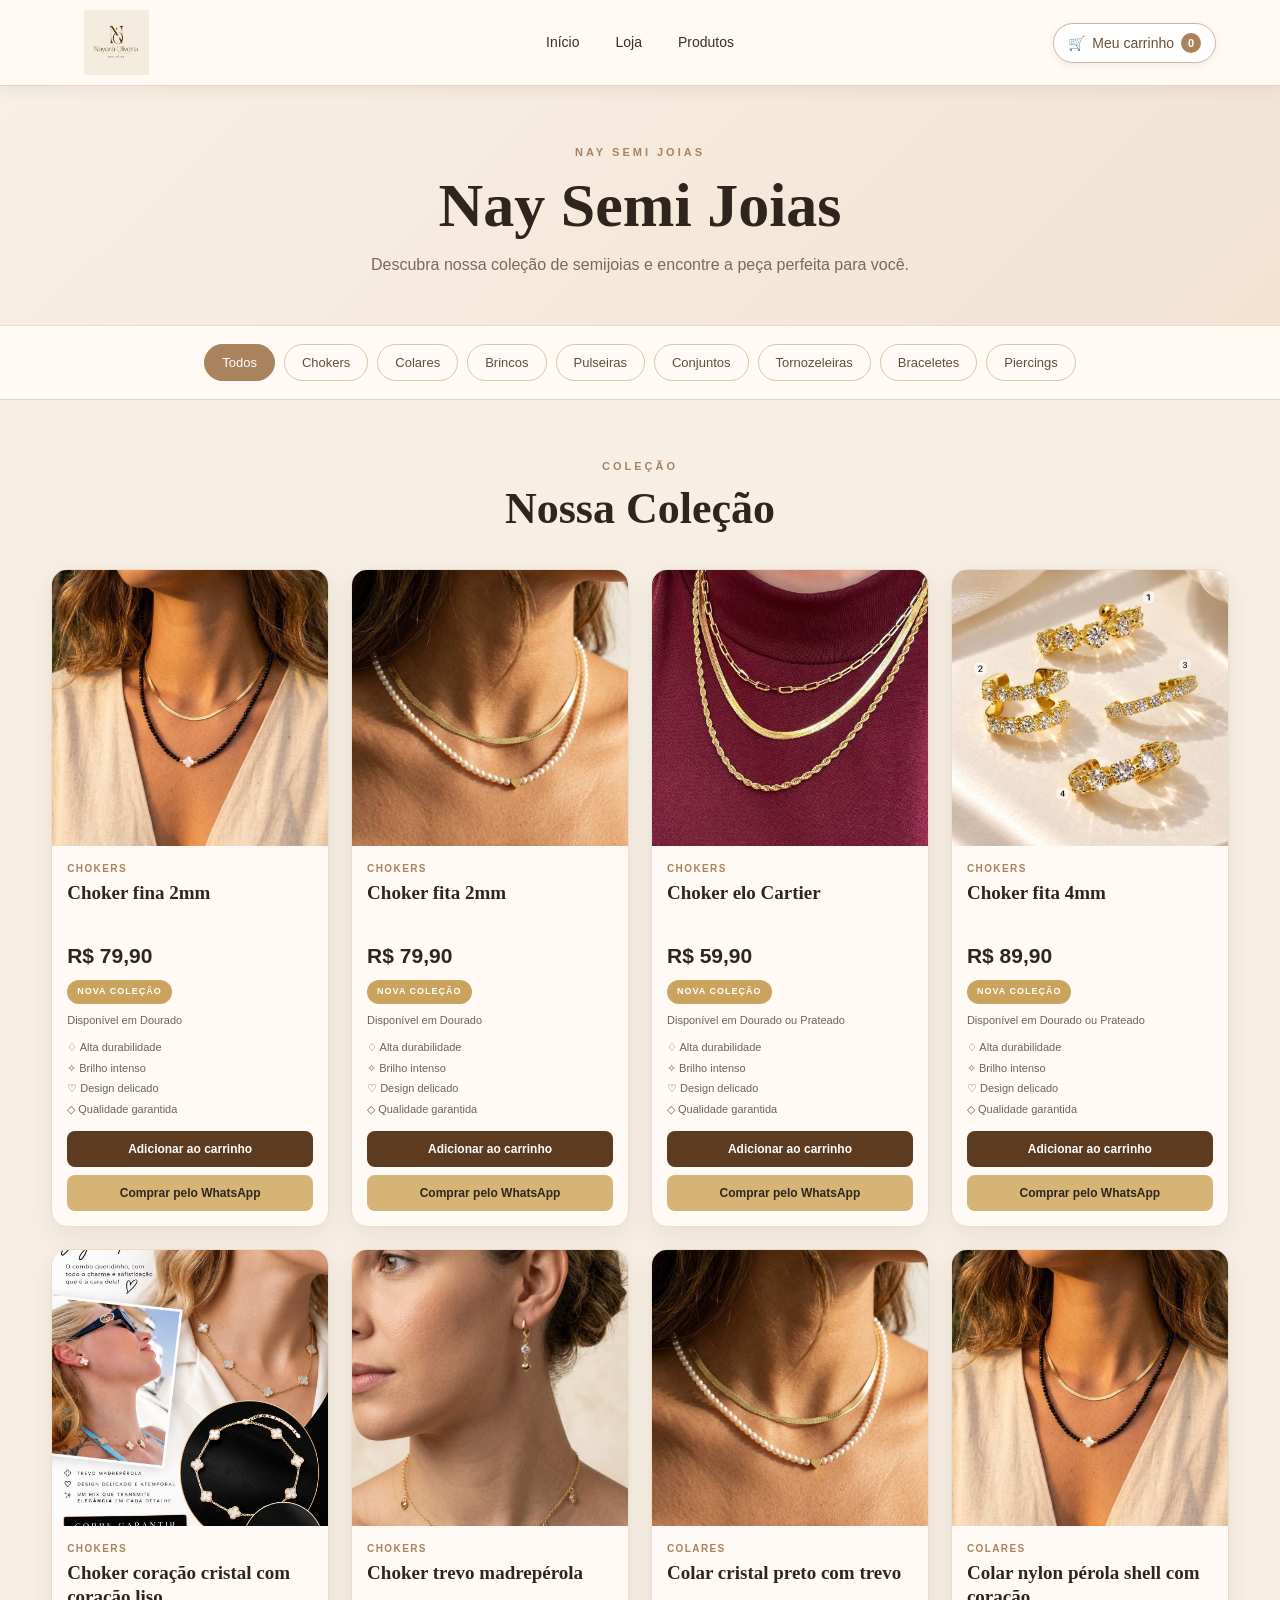
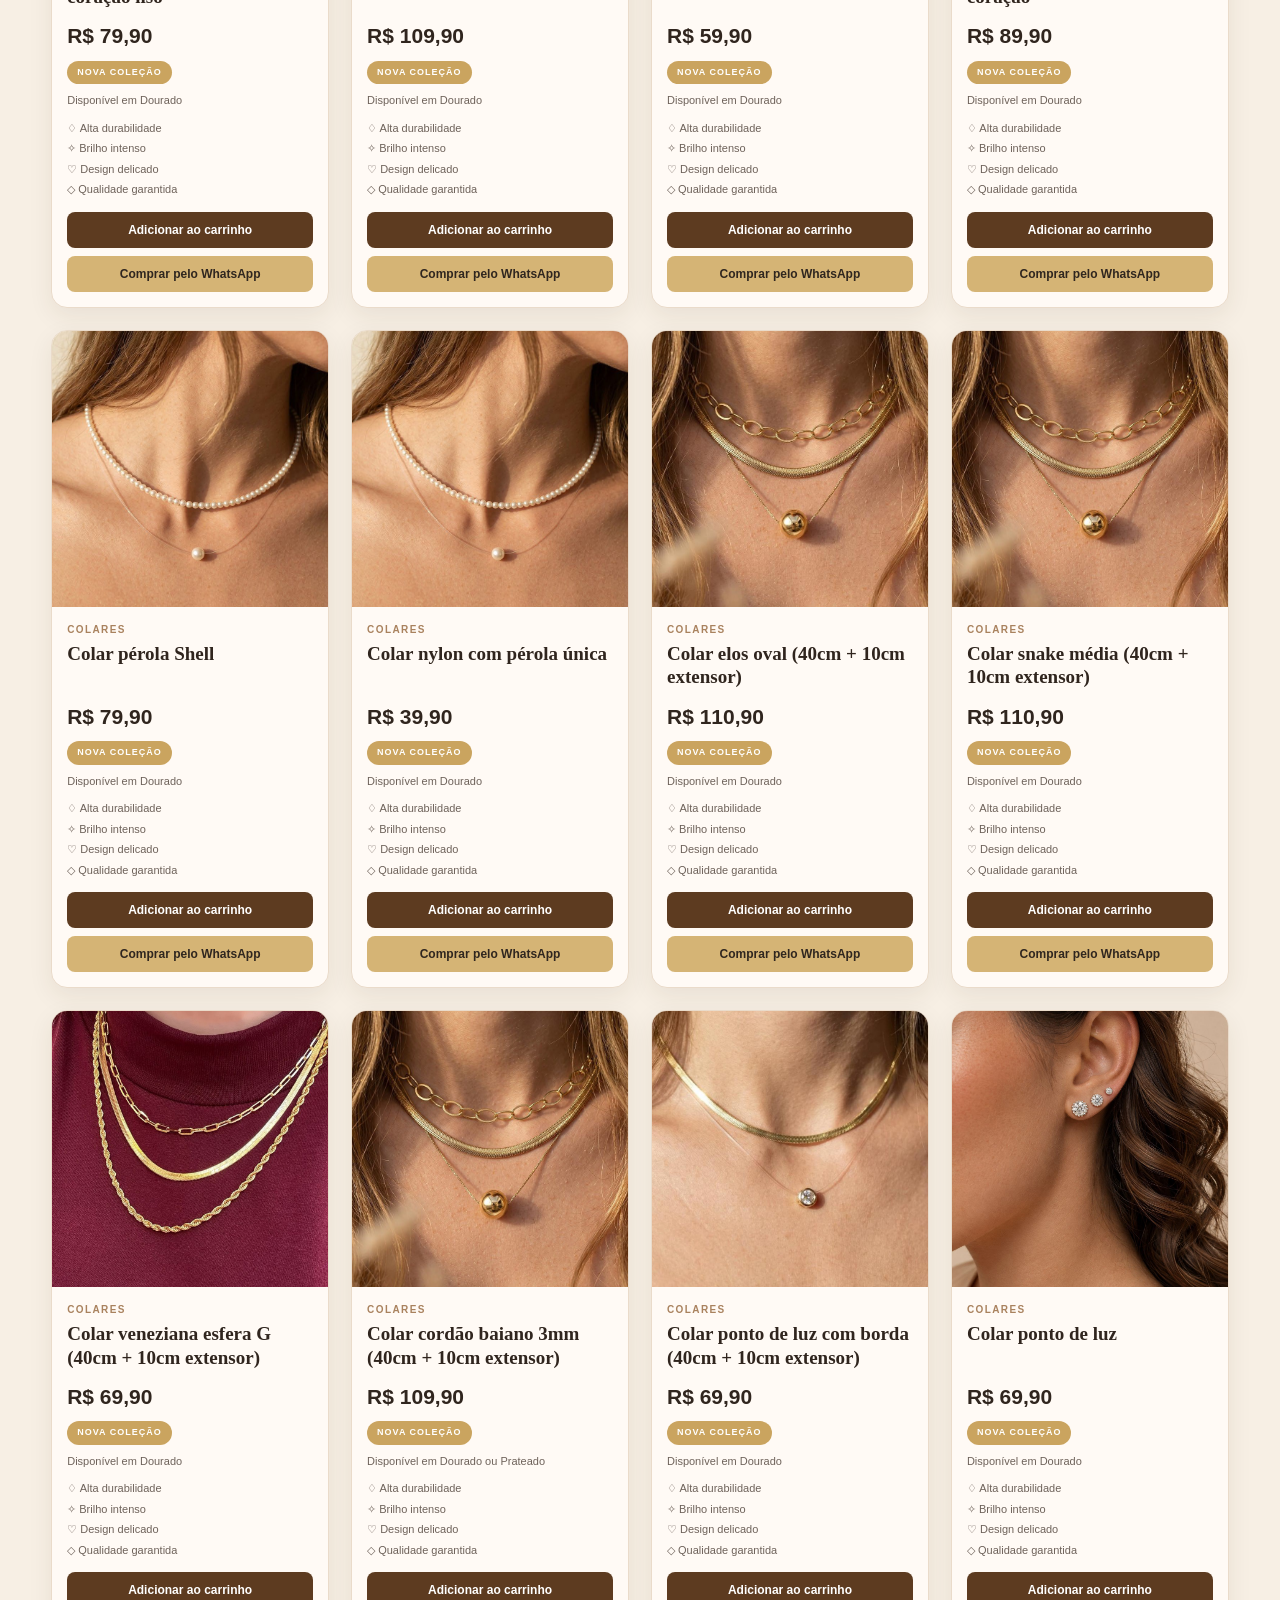
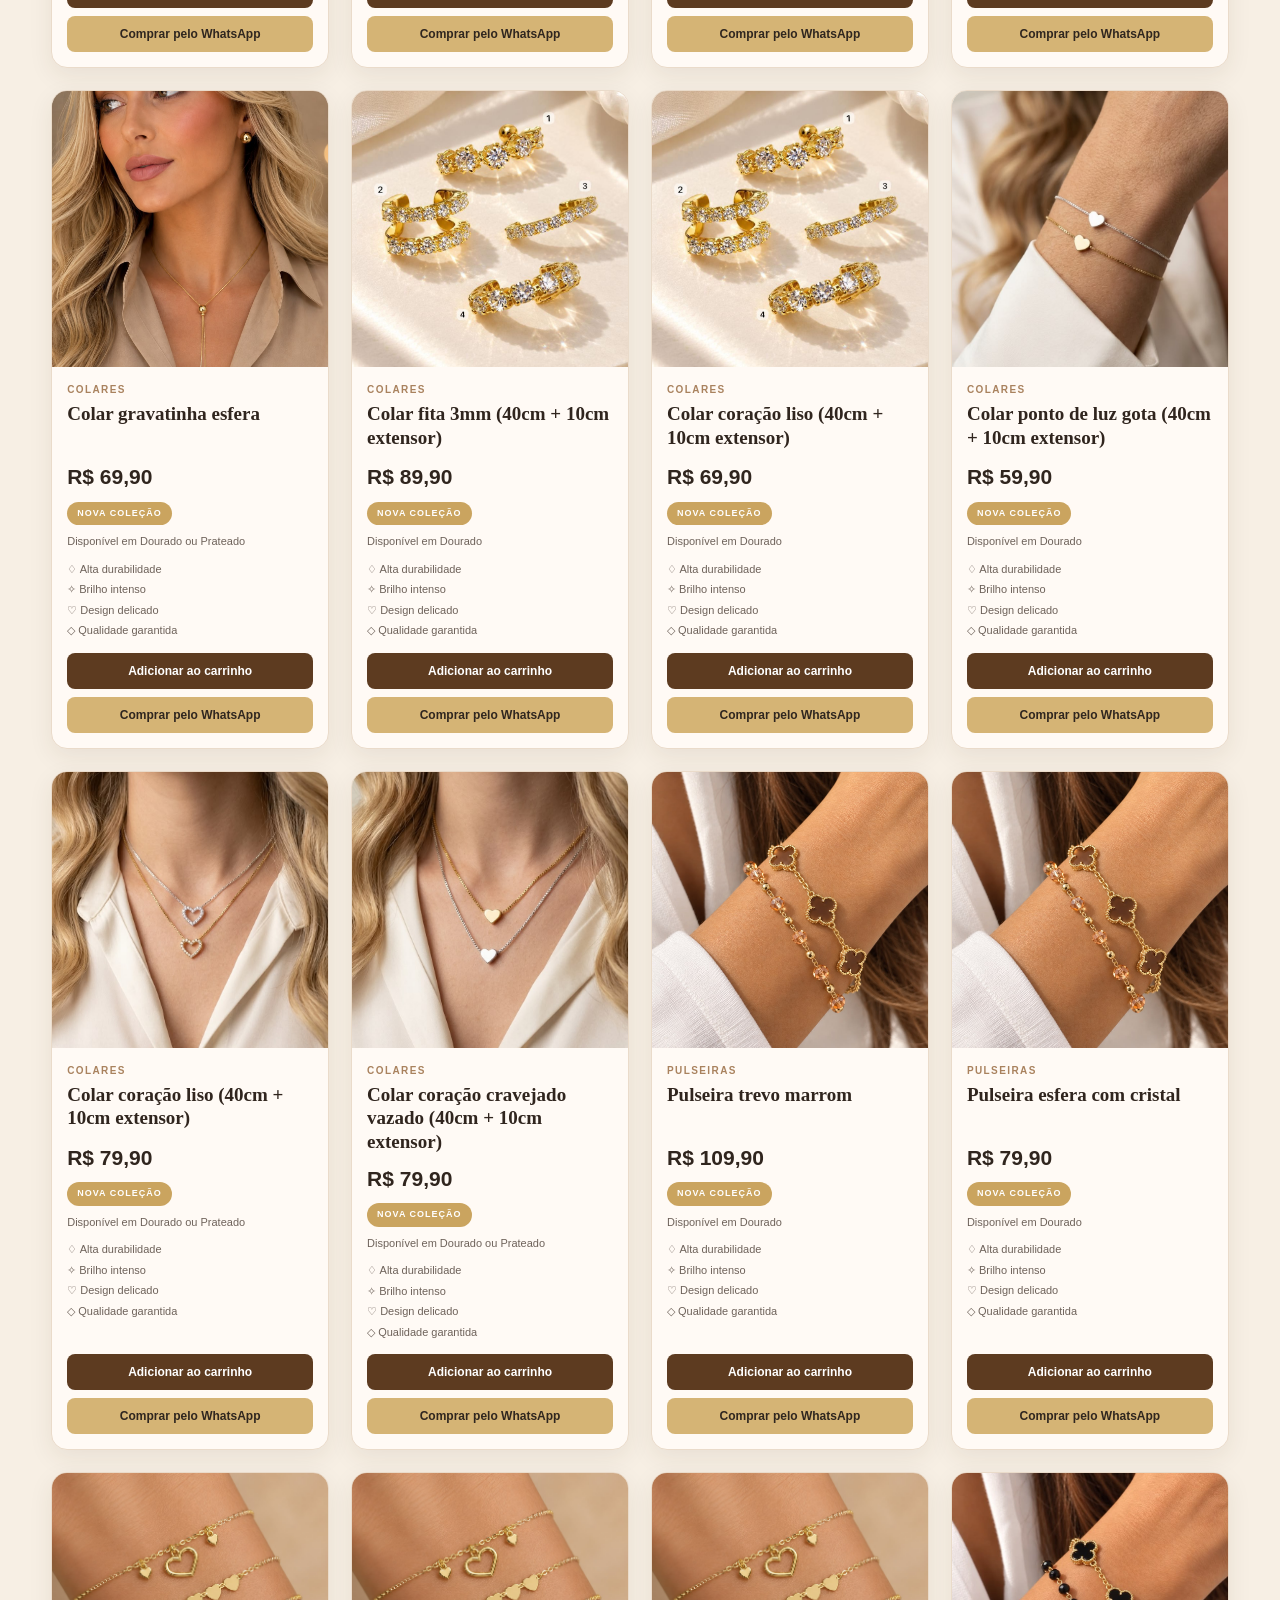
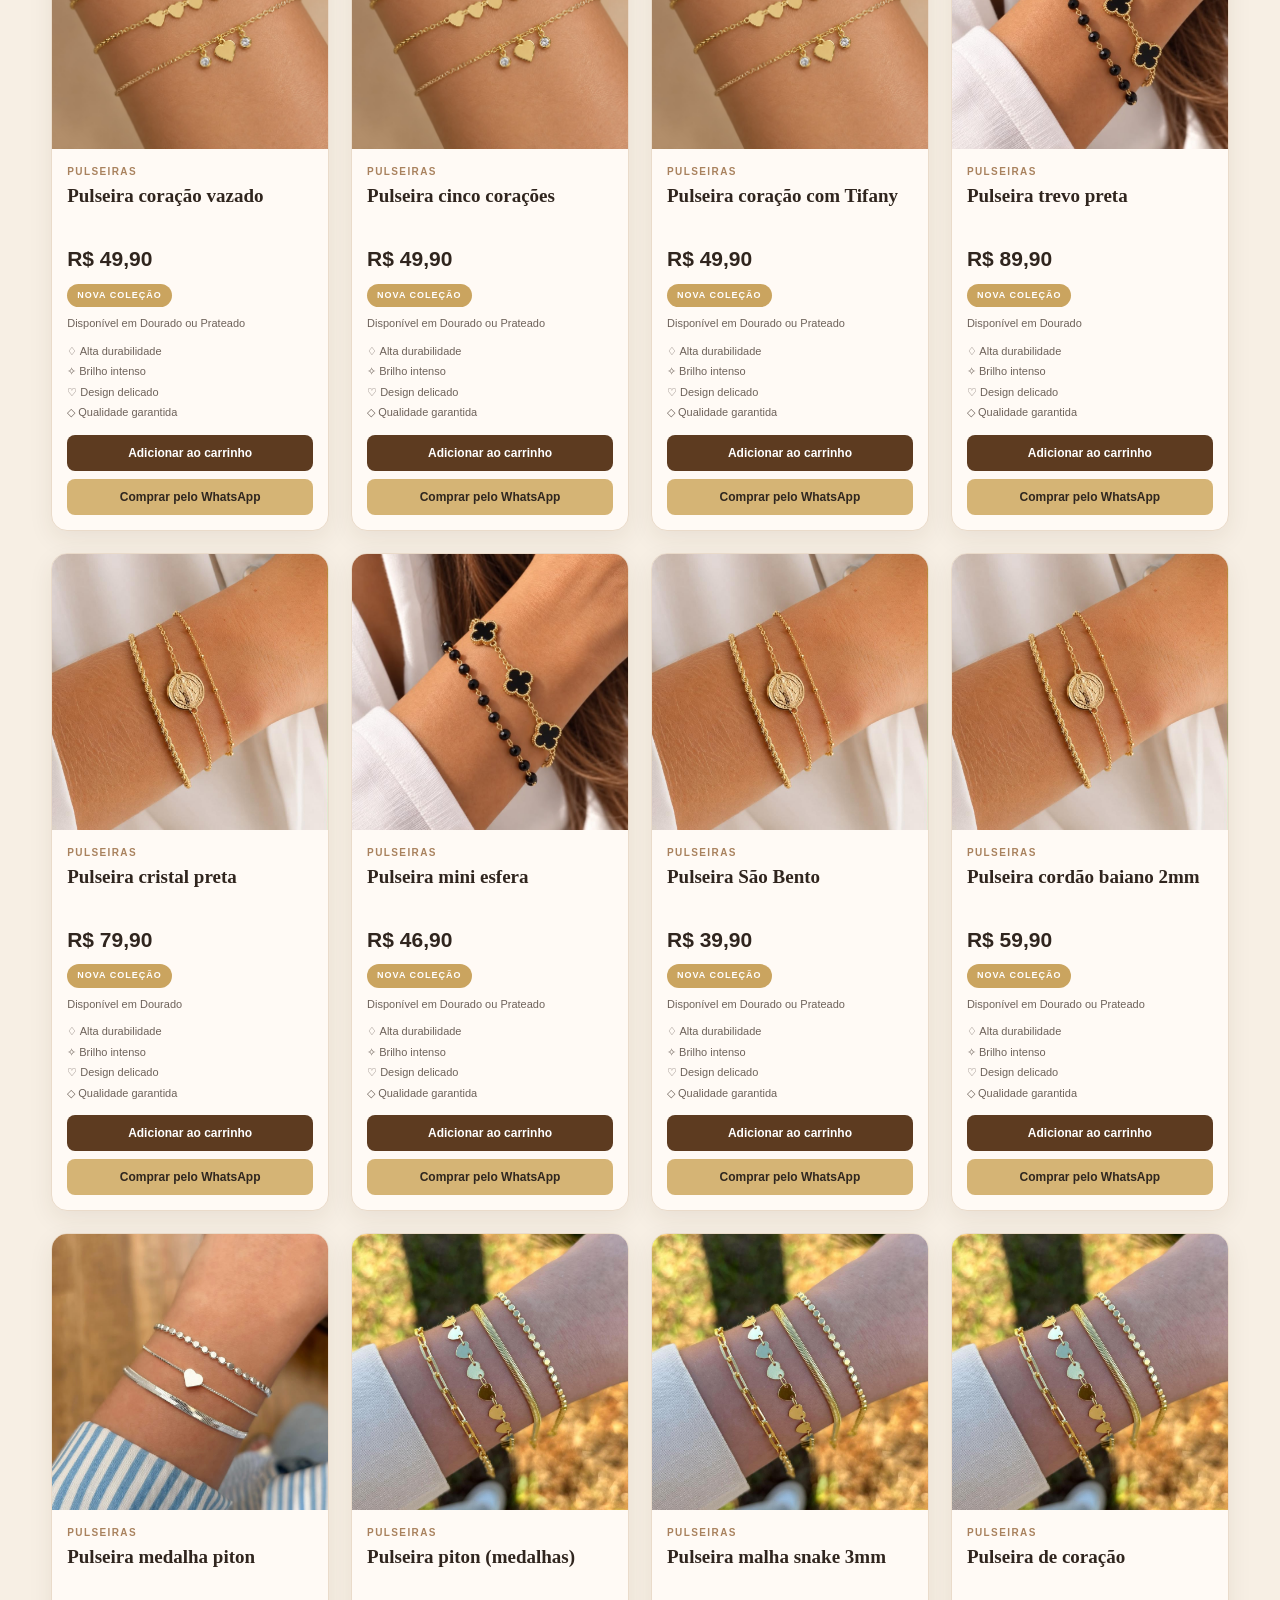
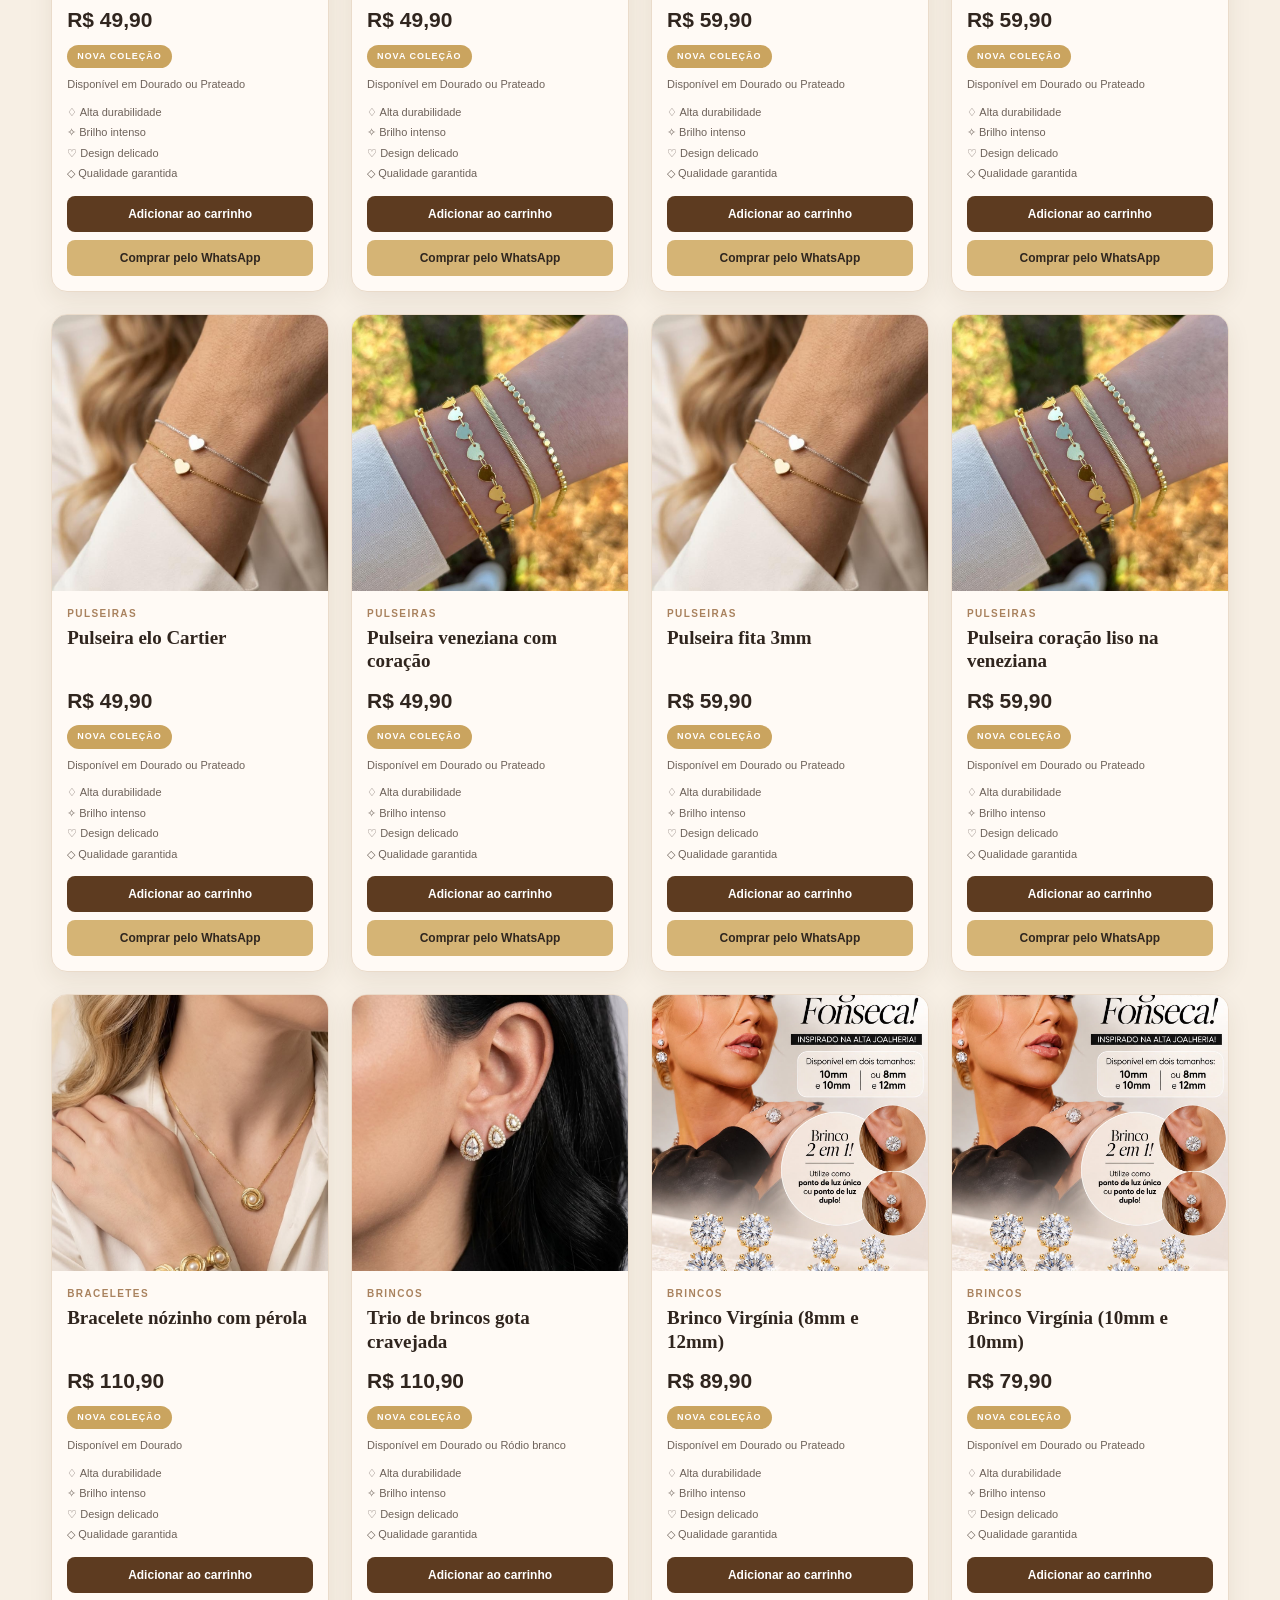
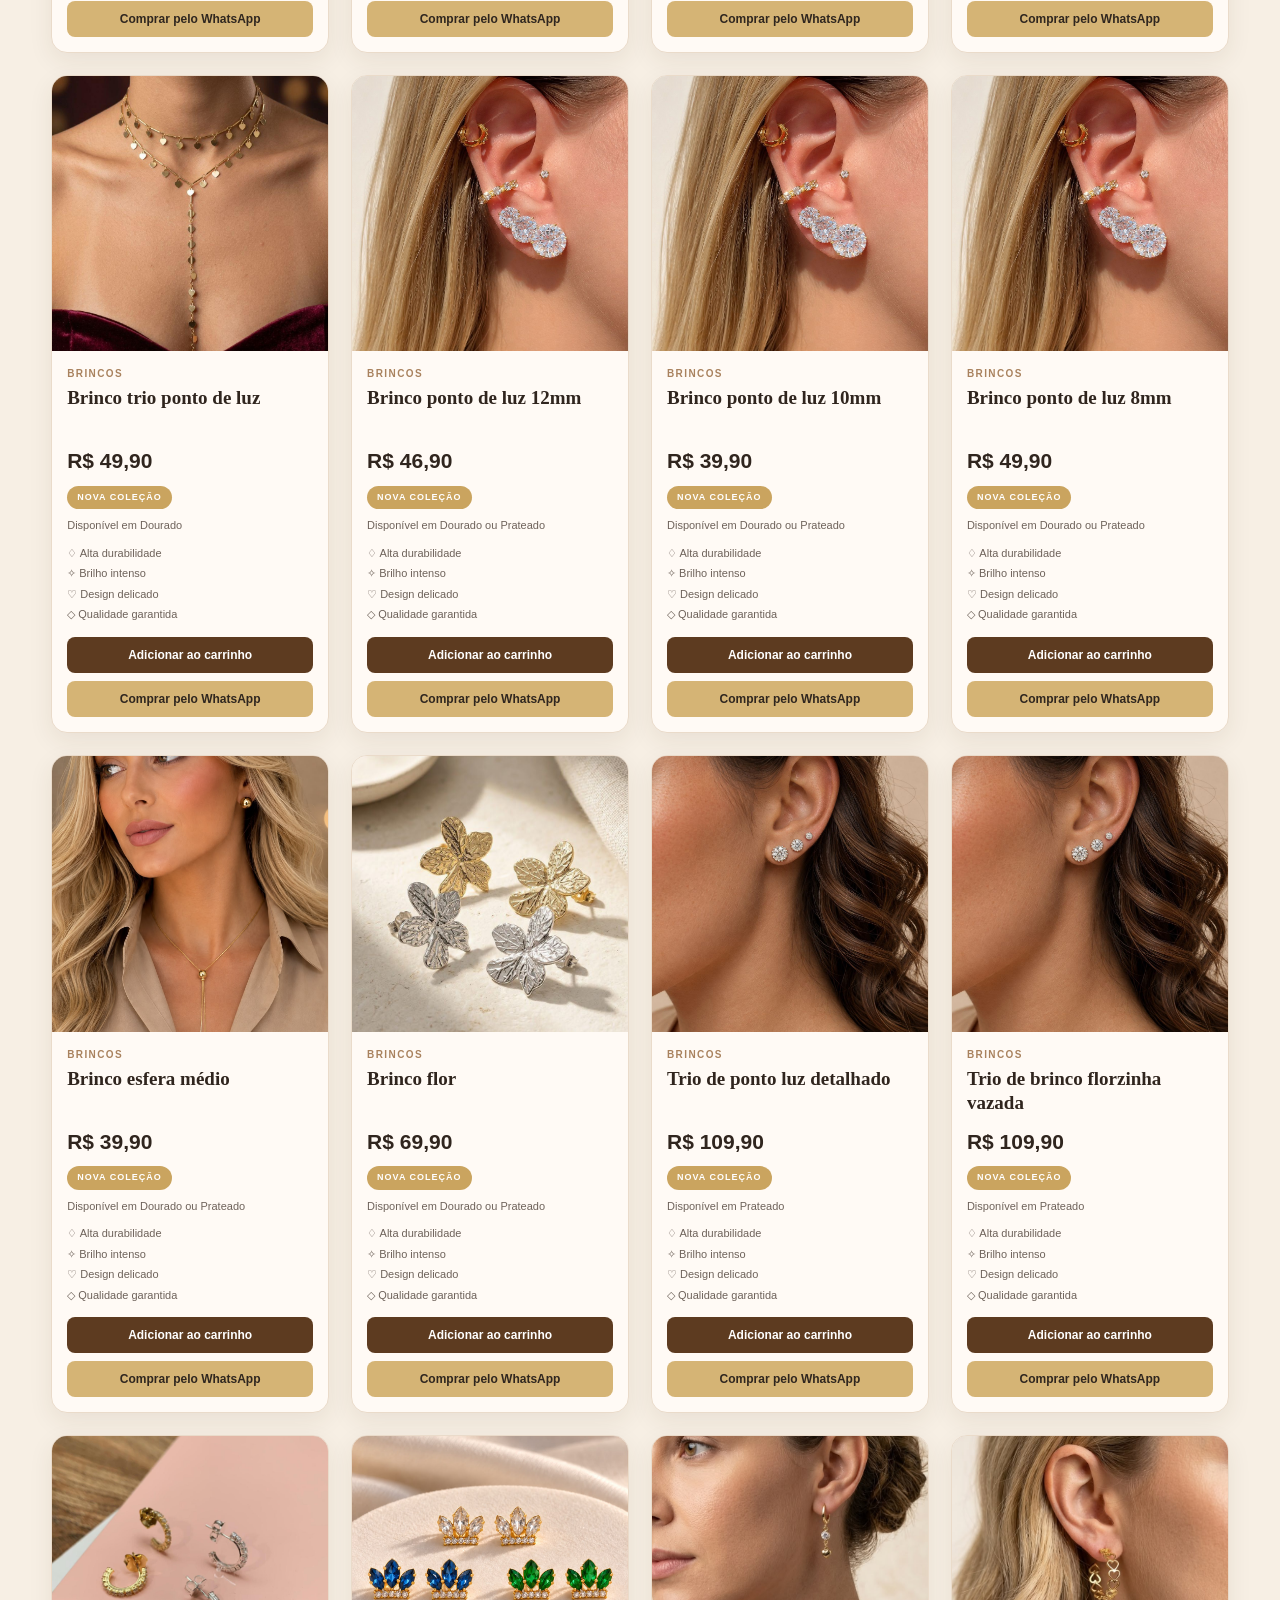
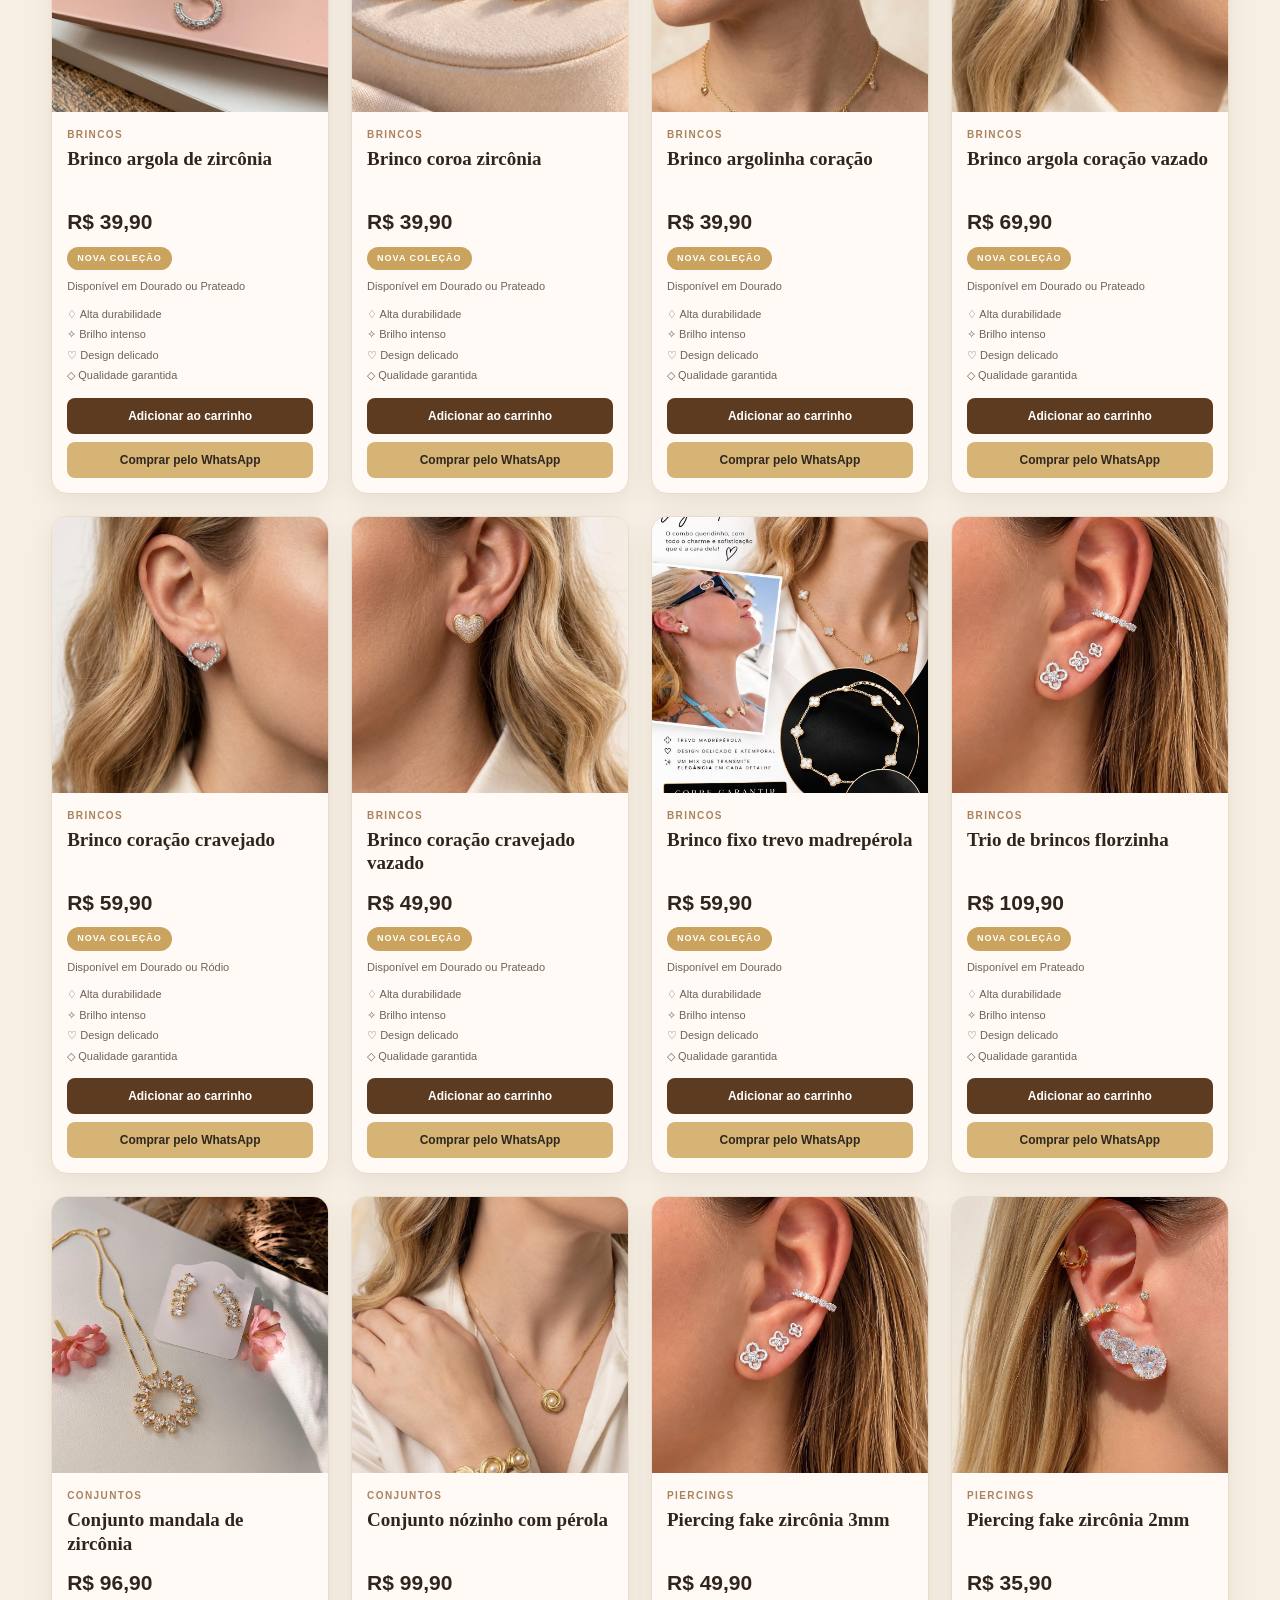
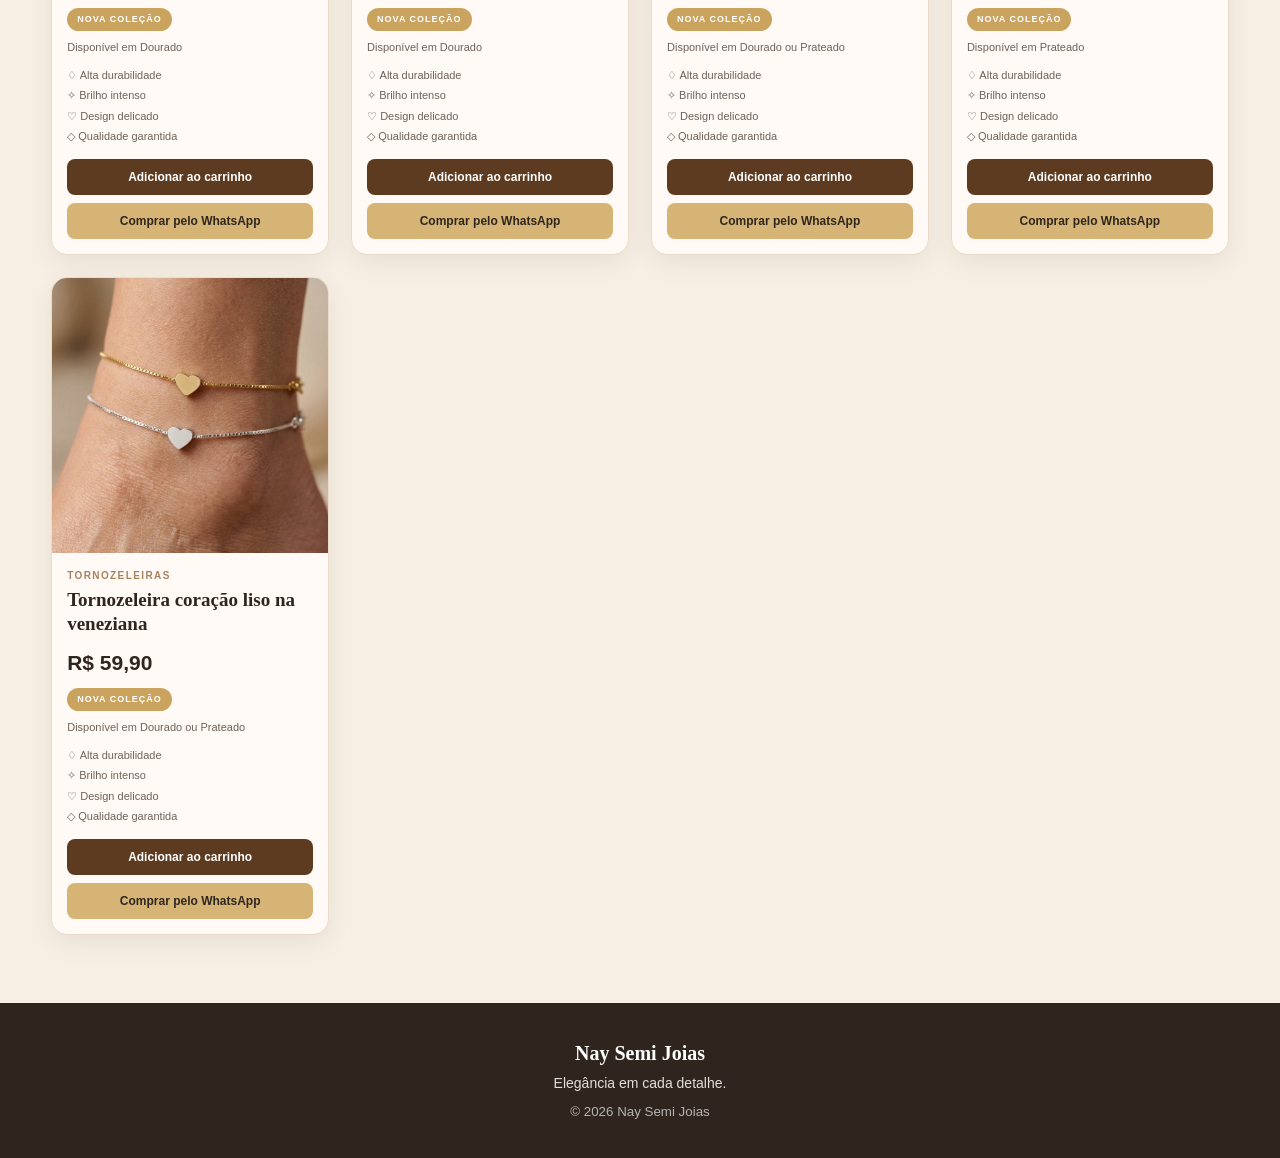
==== commit b016d005: "Add files via upload" ====
--- a/index.html
+++ b/index.html
@@ -6,7 +6,7 @@
 <meta name="theme-color" content="#f4ecdf">
 <title>Nay Semi Joias | Nossa Coleção</title>
 <meta name="description" content="Nay Semi Joias — nossa coleção de semijoias, com atendimento pelo WhatsApp e carrinho de compras.">
-<link rel="stylesheet" href="loja.css">
+<link rel="stylesheet" href="loja.css?v=21">
 </head>
 <body>
 <header class="site-header">
@@ -93,4 +93,4 @@
 })();
 </script>
 </body>
-</html>+</html>
--- a/loja.css
+++ b/loja.css
@@ -1,24 +1,473 @@
-*{box-sizing:border-box;margin:0;padding:0}
-:root{--cream:#f4ecdf;--paper:#fbf8f2;--white:#fffdf9;--ink:#2d241d;--muted:#74675c;--gold:#c9a96b;--gold-dark:#9c7540;--brown:#5a341b;--line:#ded2c4}
+:root{
+  --bg:#f7efe4;
+  --cream:#fffaf4;
+  --white:#fff;
+  --dark:#30251e;
+  --text:#5b4b3f;
+  --muted:#78695d;
+  --gold:#a9825e;
+  --gold2:#d5b475;
+  --border:#e4d5c3;
+  --shadow:0 8px 24px rgba(70,45,25,.08);
+}
+*{box-sizing:border-box}
 html{scroll-behavior:smooth}
-body{font-family:Arial,Helvetica,sans-serif;background:var(--cream);color:var(--ink);line-height:1.35}
+body{
+  margin:0;
+  padding:0;
+  background:var(--bg);
+  color:var(--text);
+  font-family:Arial,Helvetica,sans-serif;
+  line-height:1.5;
+  overflow-x:hidden;
+}
 body.carrinho-aberto{overflow:hidden}
-.site-header{position:sticky;top:0;z-index:1000;height:86px;display:grid;grid-template-columns:1fr auto 1fr;align-items:center;padding:10px 3.5%;background:rgba(255,253,249,.97);border-bottom:1px solid #e8ded2;backdrop-filter:blur(8px)}
-.brand{display:block;justify-self:start;height:66px}.brand img{height:66px;width:84px;display:block;object-fit:cover}
-.main-nav{display:flex;gap:34px;align-items:center;justify-content:center}.main-nav a{font-size:13px;color:#382f28;text-decoration:none}.main-nav a:hover{color:var(--gold-dark)}
-.cart-button{justify-self:end;border:1px solid #d9cdbf;background:#fff;color:#6b594c;border-radius:24px;padding:9px 13px;display:flex;align-items:center;gap:7px;cursor:pointer;font-size:12px}.cart-button b{display:grid;place-items:center;min-width:22px;height:22px;padding:0 5px;border-radius:50%;background:#b48b4d;color:#fff;font-size:11px}
-.hero-store{text-align:center;padding:48px 20px 42px;background:linear-gradient(120deg,#fbf7f0,#f2e4d5);border-bottom:1px solid #eadfd2}.hero-store .eyebrow{margin-bottom:7px}.hero-store h1{font-family:Georgia,"Times New Roman",serif;font-size:clamp(42px,5.5vw,64px);line-height:1.05;color:#2b211a;margin-bottom:13px}.hero-store p:last-child{font-size:15px;color:#67594e}
-.eyebrow{font-size:10px;letter-spacing:2.4px;font-weight:700;color:#a37d45}
-.category-bar{display:flex;gap:8px;justify-content:center;flex-wrap:wrap;padding:15px 3.5%;background:#fff;border-bottom:1px solid #e5dbd0}.category-bar button{font:inherit;font-size:11px;color:#69594d;background:#fff;border:1px solid #d9cec2;border-radius:22px;padding:8px 15px;cursor:pointer;transition:.18s}.category-bar button:hover,.category-bar button.ativo{background:#9b7254;color:#fff;border-color:#9b7254}
-.products-section{max-width:1380px;margin:0 auto;padding:42px 2.2% 65px}.section-heading{text-align:center;margin-bottom:25px}.section-heading h2{font-family:Georgia,"Times New Roman",serif;font-size:36px;color:#2c241e;margin-top:5px}
-.products-grid{display:grid;grid-template-columns:repeat(5,minmax(0,1fr));gap:18px;align-items:stretch}
-.product-card{background:var(--paper);border:1px solid #e3d8cc;border-radius:4px;overflow:hidden;display:flex;flex-direction:column;min-width:0;box-shadow:0 1px 0 rgba(80,55,30,.03)}
-.product-image{height:250px;background:#eee5d8;overflow:hidden;display:flex;align-items:center;justify-content:center}.product-image img{width:100%;height:100%;object-fit:cover;display:block;transition:transform .25s ease}.product-card:hover .product-image img{transform:scale(1.02)}
-.product-info{padding:13px 13px 14px;display:flex;flex-direction:column;flex:1}.product-category{text-transform:uppercase;letter-spacing:1.5px;font-size:8px;font-weight:700;color:#a27c49;margin-bottom:5px}.product-info h3{font-family:Georgia,"Times New Roman",serif;font-weight:600;font-size:18px;line-height:1.12;color:#30261f;min-height:40px;margin-bottom:8px}.product-price{font-size:21px;font-weight:700;color:#2d261f;margin-bottom:9px}.product-badge{align-self:flex-start;background:#c6a25e;color:#fff;font-size:8px;letter-spacing:1px;font-weight:700;border-radius:12px;padding:5px 10px;margin-bottom:8px}.product-bath{font-size:9px;text-transform:uppercase;letter-spacing:1.2px;text-align:center;color:#76695f;margin:0 4px 12px;line-height:1.45}.product-details{display:grid;gap:6px;margin-bottom:14px;font-size:10px;color:#6d6259}.product-details span{display:flex;gap:7px;align-items:center}.product-details span::first-letter{color:#8e6a42}.product-actions{margin-top:auto;display:grid;gap:7px}.product-actions button{width:100%;border:0;border-radius:5px;padding:10px 7px;font-size:10px;font-weight:700;cursor:pointer}.add-cart{background:var(--brown);color:#fff}.add-cart:hover{background:#75461f}.buy-whatsapp{background:#d9bb76;color:#2b211a}.buy-whatsapp:hover{background:#cba961}
-.no-products{grid-column:1/-1;text-align:center;padding:60px;color:var(--muted)}
-.site-footer{text-align:center;background:#30251d;color:#fff;padding:32px 20px}.site-footer strong{font-family:Georgia,"Times New Roman",serif;font-size:18px}.site-footer p{font-size:12px;margin:5px 0 10px;opacity:.8}.site-footer small{font-size:10px;opacity:.6}
-.cart-overlay{position:fixed;inset:0;background:rgba(32,23,17,.48);z-index:4000;opacity:0;visibility:hidden;transition:.2s}.cart-overlay.aberto{opacity:1;visibility:visible}.cart-panel{position:absolute;right:0;top:0;height:100%;width:min(430px,94vw);background:#fbf7f0;display:flex;flex-direction:column;transform:translateX(100%);transition:.25s;box-shadow:-12px 0 30px rgba(35,25,17,.2)}.cart-overlay.aberto .cart-panel{transform:translateX(0)}.cart-top{background:#fff;padding:18px 20px 15px;border-bottom:1px solid #e7ddd2;display:flex;justify-content:space-between;align-items:flex-start}.cart-kicker{font-size:9px;letter-spacing:2px;color:#a17a46}.cart-top h2{font-family:Georgia,"Times New Roman",serif;font-size:25px;margin-top:3px}.cart-close{border:0;background:none;font-size:34px;line-height:1;color:#6d5a4d;cursor:pointer}.cart-items{flex:1;overflow:auto;padding:13px}.cart-item{background:#fff;border:1px solid #e4d9ce;border-radius:8px;padding:10px;display:grid;grid-template-columns:66px 1fr;gap:10px;margin-bottom:9px}.cart-item img{width:66px;height:66px;object-fit:cover;border-radius:5px;background:#eee5d8}.cart-item h4{font-family:Georgia,"Times New Roman",serif;font-size:15px;line-height:1.15;margin-bottom:4px}.cart-price{font-weight:700;color:#8b6540;font-size:13px}.cart-actions{display:flex;align-items:center;justify-content:space-between;gap:8px;margin-top:8px}.qty{display:flex;align-items:center;border:1px solid #d8cabe;border-radius:18px;overflow:hidden}.qty button{width:27px;height:27px;border:0;background:#faf5ee;cursor:pointer;color:#6b5849;font-size:16px}.qty span{width:26px;text-align:center;font-size:12px}.remove-item{border:0;background:none;color:#9a6c56;font-size:11px;cursor:pointer}.cart-empty{text-align:center;padding:48px 24px;color:#77695f}.cart-empty h3{font-family:Georgia,"Times New Roman",serif;color:#30261f;font-size:19px;margin:8px 0}.empty-icon{font-size:38px}.cart-summary{background:#fff;border-top:1px solid #e5dbd0;padding:16px}.total-row{display:flex;justify-content:space-between;align-items:center;margin-bottom:11px}.total-row strong{font-size:20px;color:#8d6742}.checkout-button,.continue-button{width:100%;border:0;border-radius:22px;padding:12px;cursor:pointer;font-size:13px;font-weight:700}.checkout-button{background:#8f664a;color:#fff}.continue-button{background:#f1e3d5;color:#6b594d;margin-top:7px}.cart-summary small{display:block;text-align:center;color:#9a8779;font-size:9px;margin-top:9px}
-@media(max-width:1150px){.products-grid{grid-template-columns:repeat(4,minmax(0,1fr))}.product-image{height:235px}}
-@media(max-width:900px){.products-grid{grid-template-columns:repeat(3,minmax(0,1fr))}.site-header{height:78px}.brand,.brand img{height:58px}.main-nav{gap:20px}}
-@media(max-width:650px){.site-header{grid-template-columns:72px 1fr auto;padding:8px 4%;height:70px}.brand,.brand img{height:54px;width:70px}.main-nav{gap:15px}.main-nav a{font-size:11px}.cart-label{display:none}.cart-button{padding:7px 9px}.hero-store{padding:34px 16px 30px}.hero-store h1{font-size:40px}.hero-store p:last-child{font-size:13px}.category-bar{justify-content:flex-start;overflow-x:auto;flex-wrap:nowrap;padding:12px 4%;scrollbar-width:none}.category-bar::-webkit-scrollbar{display:none}.category-bar button{white-space:nowrap}.products-section{padding:30px 3% 50px}.section-heading{margin-bottom:18px}.section-heading h2{font-size:30px}.products-grid{grid-template-columns:repeat(2,minmax(0,1fr));gap:8px}.product-image{height:205px}.product-info{padding:10px 9px 11px}.product-category{font-size:7px}.product-info h3{font-size:15px;min-height:42px}.product-price{font-size:18px}.product-badge{font-size:7px;padding:4px 8px}.product-bath{font-size:8px;letter-spacing:.9px}.product-details{font-size:8px;gap:4px}.product-actions button{font-size:9px;padding:9px 4px}.cart-panel{width:96vw}}
-@media(max-width:380px){.products-grid{gap:6px}.product-image{height:180px}.product-info h3{font-size:14px}.product-price{font-size:17px}.product-details{display:none}}
+
+.site-header{
+  width:100%;
+  min-height:82px;
+  padding:10px 5%;
+  display:grid;
+  grid-template-columns:1fr auto 1fr;
+  align-items:center;
+  gap:20px;
+  background:rgba(255,250,244,.98);
+  border-bottom:1px solid var(--border);
+  box-shadow:0 3px 15px rgba(60,40,25,.08);
+  position:sticky;
+  top:0;
+  z-index:1000;
+  backdrop-filter:blur(8px);
+}
+.brand{display:flex;align-items:center;justify-content:flex-start;text-decoration:none}
+.brand img{
+  display:block;
+  width:105px;
+  max-width:105px;
+  max-height:65px;
+  height:auto;
+  object-fit:contain;
+}
+.main-nav{display:flex;align-items:center;justify-content:center;gap:28px}
+.main-nav a{
+  color:#3b2d24;
+  font-size:14px;
+  text-decoration:none;
+  padding:8px 4px;
+}
+.main-nav a:hover{color:var(--gold)}
+.cart-button{
+  justify-self:end;
+  border:1px solid #cdb69f;
+  background:var(--white);
+  color:#6c4d35;
+  border-radius:30px;
+  padding:9px 14px;
+  display:flex;
+  align-items:center;
+  gap:7px;
+  box-shadow:0 2px 8px rgba(60,40,25,.08);
+  cursor:pointer;
+  font-size:14px;
+}
+.cart-button b{
+  background:var(--gold);
+  color:#fff;
+  border-radius:50%;
+  min-width:20px;
+  height:20px;
+  display:inline-flex;
+  align-items:center;
+  justify-content:center;
+  font-size:11px;
+}
+
+.hero-store{
+  width:100%;
+  text-align:center;
+  padding:58px 20px 48px;
+  background:linear-gradient(135deg,#f8f0e5,#f2e3d3);
+  border-bottom:1px solid #eadbc8;
+}
+.eyebrow{
+  margin:0 0 10px;
+  color:var(--gold);
+  font-size:11px;
+  font-weight:700;
+  letter-spacing:3px;
+}
+.hero-store h1{
+  margin:0 0 14px;
+  color:var(--dark);
+  font-family:Georgia,"Times New Roman",serif;
+  font-size:clamp(38px,6vw,62px);
+  line-height:1.1;
+}
+.hero-store>p:last-child{
+  max-width:650px;
+  margin:0 auto;
+  color:var(--muted);
+  font-size:16px;
+}
+
+.category-bar{
+  width:100%;
+  display:flex;
+  align-items:center;
+  justify-content:center;
+  flex-wrap:wrap;
+  gap:9px;
+  padding:18px 4%;
+  background:var(--cream);
+  border-bottom:1px solid var(--border);
+}
+.category-bar button{
+  border:1px solid #d8c4ad;
+  background:#fffaf5;
+  color:#624d3c;
+  border-radius:25px;
+  padding:10px 17px;
+  font-size:13px;
+  cursor:pointer;
+  transition:.2s ease;
+}
+.category-bar button:hover,
+.category-bar button.ativo,
+.category-bar button.active{
+  background:var(--gold);
+  border-color:var(--gold);
+  color:#fff;
+}
+
+.products-section{
+  width:100%;
+  max-width:1280px;
+  margin:0 auto;
+  padding:58px 4%;
+}
+.section-heading{text-align:center;margin:0 auto 34px}
+.section-heading h2{
+  margin:0;
+  color:var(--dark);
+  font-family:Georgia,"Times New Roman",serif;
+  font-size:clamp(30px,4vw,44px);
+  line-height:1.15;
+}
+.products-grid{
+  width:100%;
+  display:grid;
+  grid-template-columns:repeat(4,minmax(0,1fr));
+  gap:22px;
+  align-items:stretch;
+}
+.produto-card{
+  min-width:0;
+  background:#fffaf5;
+  border:1px solid #eadbca;
+  border-radius:16px;
+  overflow:hidden;
+  box-shadow:var(--shadow);
+  display:flex;
+  flex-direction:column;
+}
+.produto-imagem{
+  width:100%;
+  aspect-ratio:1/1;
+  background:#f3eadf;
+  display:flex;
+  align-items:center;
+  justify-content:center;
+  overflow:hidden;
+}
+.produto-imagem img{
+  display:block;
+  width:100%;
+  height:100%;
+  object-fit:cover;
+}
+.sem-imagem{padding:20px;color:#9a8878;font-size:13px}
+.produto-info{
+  padding:15px;
+  display:flex;
+  flex-direction:column;
+  flex:1;
+}
+.produto-categoria{
+  margin-bottom:5px;
+  color:var(--gold);
+  font-size:10px;
+  font-weight:700;
+  letter-spacing:1.4px;
+  text-transform:uppercase;
+}
+.produto-info h3{
+  min-height:50px;
+  margin:0 0 9px;
+  color:var(--dark);
+  font-family:Georgia,"Times New Roman",serif;
+  font-size:19px;
+  line-height:1.25;
+}
+.produto-info strong{
+  display:block;
+  margin-bottom:9px;
+  color:var(--dark);
+  font-size:21px;
+}
+.produto-badge{
+  align-self:flex-start;
+  margin-bottom:8px;
+  padding:5px 10px;
+  border-radius:18px;
+  background:#caa45f;
+  color:#fff;
+  font-size:9px;
+  font-weight:700;
+  letter-spacing:1px;
+}
+.produto-banho{
+  margin:0 0 11px;
+  color:#6e625a;
+  font-size:11px;
+}
+.produto-detalhes{
+  display:grid;
+  gap:4px;
+  margin-bottom:14px;
+  color:#6e625a;
+  font-size:11px;
+}
+.produto-acoes{
+  display:grid;
+  gap:8px;
+  margin-top:auto;
+}
+.produto-acoes button{
+  width:100%;
+  border:0;
+  border-radius:8px;
+  padding:11px 9px;
+  font-size:12px;
+  font-weight:700;
+  cursor:pointer;
+}
+.btn-carrinho{background:#5d3b20;color:#fff}
+.btn-carrinho:hover{background:#7a502e}
+.btn-whatsapp{background:var(--gold2);color:#2f261f}
+.btn-whatsapp:hover{background:#caa45f}
+.sem-produtos{grid-column:1/-1;text-align:center;padding:40px;color:#75665d}
+
+.site-footer{
+  background:var(--dark);
+  color:#fff;
+  text-align:center;
+  padding:35px 20px;
+  margin-top:10px;
+}
+.site-footer strong{
+  display:block;
+  margin-bottom:5px;
+  font-family:Georgia,"Times New Roman",serif;
+  font-size:20px;
+}
+.site-footer p{margin:0 0 5px;font-size:14px;opacity:.85}
+.site-footer small{opacity:.65}
+
+.cart-overlay{
+  position:fixed;
+  inset:0;
+  z-index:3000;
+  background:rgba(35,27,22,.48);
+  opacity:0;
+  visibility:hidden;
+  transition:.25s;
+}
+.cart-overlay.aberto{opacity:1;visibility:visible}
+.cart-panel{
+  position:absolute;
+  top:0;
+  right:0;
+  width:min(430px,94vw);
+  height:100%;
+  background:#fbf7f2;
+  box-shadow:-10px 0 35px rgba(40,25,15,.18);
+  transform:translateX(100%);
+  transition:.3s;
+  display:flex;
+  flex-direction:column;
+}
+.cart-overlay.aberto .cart-panel{transform:translateX(0)}
+.cart-top{
+  padding:20px;
+  background:#fff;
+  border-bottom:1px solid #e8ddd4;
+  display:flex;
+  justify-content:space-between;
+  align-items:flex-start;
+}
+.cart-kicker{font-size:10px;letter-spacing:1.6px;color:var(--gold)}
+.cart-top h2{
+  margin:4px 0 0;
+  color:var(--dark);
+  font-family:Georgia,"Times New Roman",serif;
+}
+.cart-close{
+  border:0;
+  background:transparent;
+  color:#6b5142;
+  font-size:34px;
+  line-height:1;
+  cursor:pointer;
+}
+.cart-items{flex:1;overflow-y:auto;padding:15px}
+.cart-item{
+  background:#fff;
+  border:1px solid #e8ddd4;
+  border-radius:13px;
+  padding:11px;
+  margin-bottom:10px;
+  display:grid;
+  grid-template-columns:66px 1fr;
+  gap:11px;
+}
+.cart-item img{
+  width:66px;
+  height:66px;
+  object-fit:cover;
+  border-radius:9px;
+  background:#f7f1eb;
+}
+.cart-item h4{
+  margin:0 0 5px;
+  color:var(--dark);
+  font-family:Georgia,"Times New Roman",serif;
+  font-size:15px;
+}
+.cart-price{color:#8f6552;font-weight:bold;font-size:14px}
+.cart-actions{
+  display:flex;
+  align-items:center;
+  justify-content:space-between;
+  gap:8px;
+  margin-top:9px;
+}
+.qty{
+  display:flex;
+  align-items:center;
+  border:1px solid #d8c6b7;
+  border-radius:20px;
+  overflow:hidden;
+}
+.qty button{
+  width:28px;
+  height:28px;
+  border:0;
+  background:#fbf7f2;
+  color:#6b5142;
+  cursor:pointer;
+  font-size:16px;
+}
+.qty span{width:27px;text-align:center;font-size:13px}
+.remove-item{
+  border:0;
+  background:transparent;
+  color:#9b6d5c;
+  cursor:pointer;
+  font-size:12px;
+}
+.cart-empty{
+  padding:55px 25px;
+  text-align:center;
+  color:#75665d;
+}
+.empty-icon{font-size:42px;margin-bottom:12px}
+.cart-empty h3{
+  margin:0 0 8px;
+  color:var(--dark);
+  font-family:Georgia,"Times New Roman",serif;
+}
+.cart-empty p{margin:0}
+.cart-summary{
+  padding:18px;
+  background:#fff;
+  border-top:1px solid #e8ddd4;
+}
+.total-row{
+  display:flex;
+  justify-content:space-between;
+  align-items:center;
+  margin-bottom:13px;
+}
+.total-row strong{color:#8f6552;font-size:20px}
+.checkout-button,
+.continue-button{
+  width:100%;
+  border:0;
+  border-radius:25px;
+  padding:13px;
+  cursor:pointer;
+  font-size:14px;
+}
+.checkout-button{background:#8f6552;color:#fff}
+.continue-button{margin-top:8px;background:#f1e2d5;color:#6b5142}
+.cart-summary small{
+  display:block;
+  margin-top:10px;
+  color:#9b8577;
+  font-size:10px;
+  text-align:center;
+}
+
+@media (max-width:1000px){
+  .products-grid{grid-template-columns:repeat(3,minmax(0,1fr))}
+}
+@media (max-width:700px){
+  .site-header{
+    grid-template-columns:1fr auto;
+    min-height:70px;
+    padding:8px 14px;
+    gap:8px;
+  }
+  .brand img{width:82px;max-width:82px;max-height:52px}
+  .main-nav{
+    grid-column:1/-1;
+    grid-row:2;
+    gap:18px;
+    padding:3px 0 5px;
+  }
+  .main-nav a{font-size:13px}
+  .cart-button{font-size:12px;padding:8px 10px}
+  .hero-store{padding:42px 15px 36px}
+  .hero-store h1{font-size:36px}
+  .hero-store>p:last-child{font-size:14px}
+  .category-bar{
+    justify-content:flex-start;
+    flex-wrap:nowrap;
+    overflow-x:auto;
+    padding:14px 12px;
+    scrollbar-width:none;
+  }
+  .category-bar::-webkit-scrollbar{display:none}
+  .category-bar button{flex:0 0 auto;padding:9px 14px;font-size:12px}
+  .products-section{padding:42px 10px}
+  .section-heading{margin-bottom:25px}
+  .section-heading h2{font-size:30px}
+  .products-grid{grid-template-columns:repeat(2,minmax(0,1fr));gap:10px}
+  .produto-imagem{aspect-ratio:1/1}
+  .produto-info{padding:11px}
+  .produto-info h3{font-size:15px;min-height:55px}
+  .produto-info strong{font-size:18px}
+  .produto-badge{font-size:8px;padding:5px 8px}
+  .produto-banho{font-size:9px}
+  .produto-detalhes{font-size:9px;gap:3px}
+  .produto-acoes button{font-size:10px;padding:10px 5px}
+}
+@media (max-width:390px){
+  .main-nav{gap:14px}
+  .main-nav a{font-size:12px}
+  .cart-label{display:none}
+  .products-grid{gap:8px}
+  .produto-info{padding:9px}
+  .produto-info h3{font-size:14px;min-height:52px}
+  .produto-info strong{font-size:17px}
+}
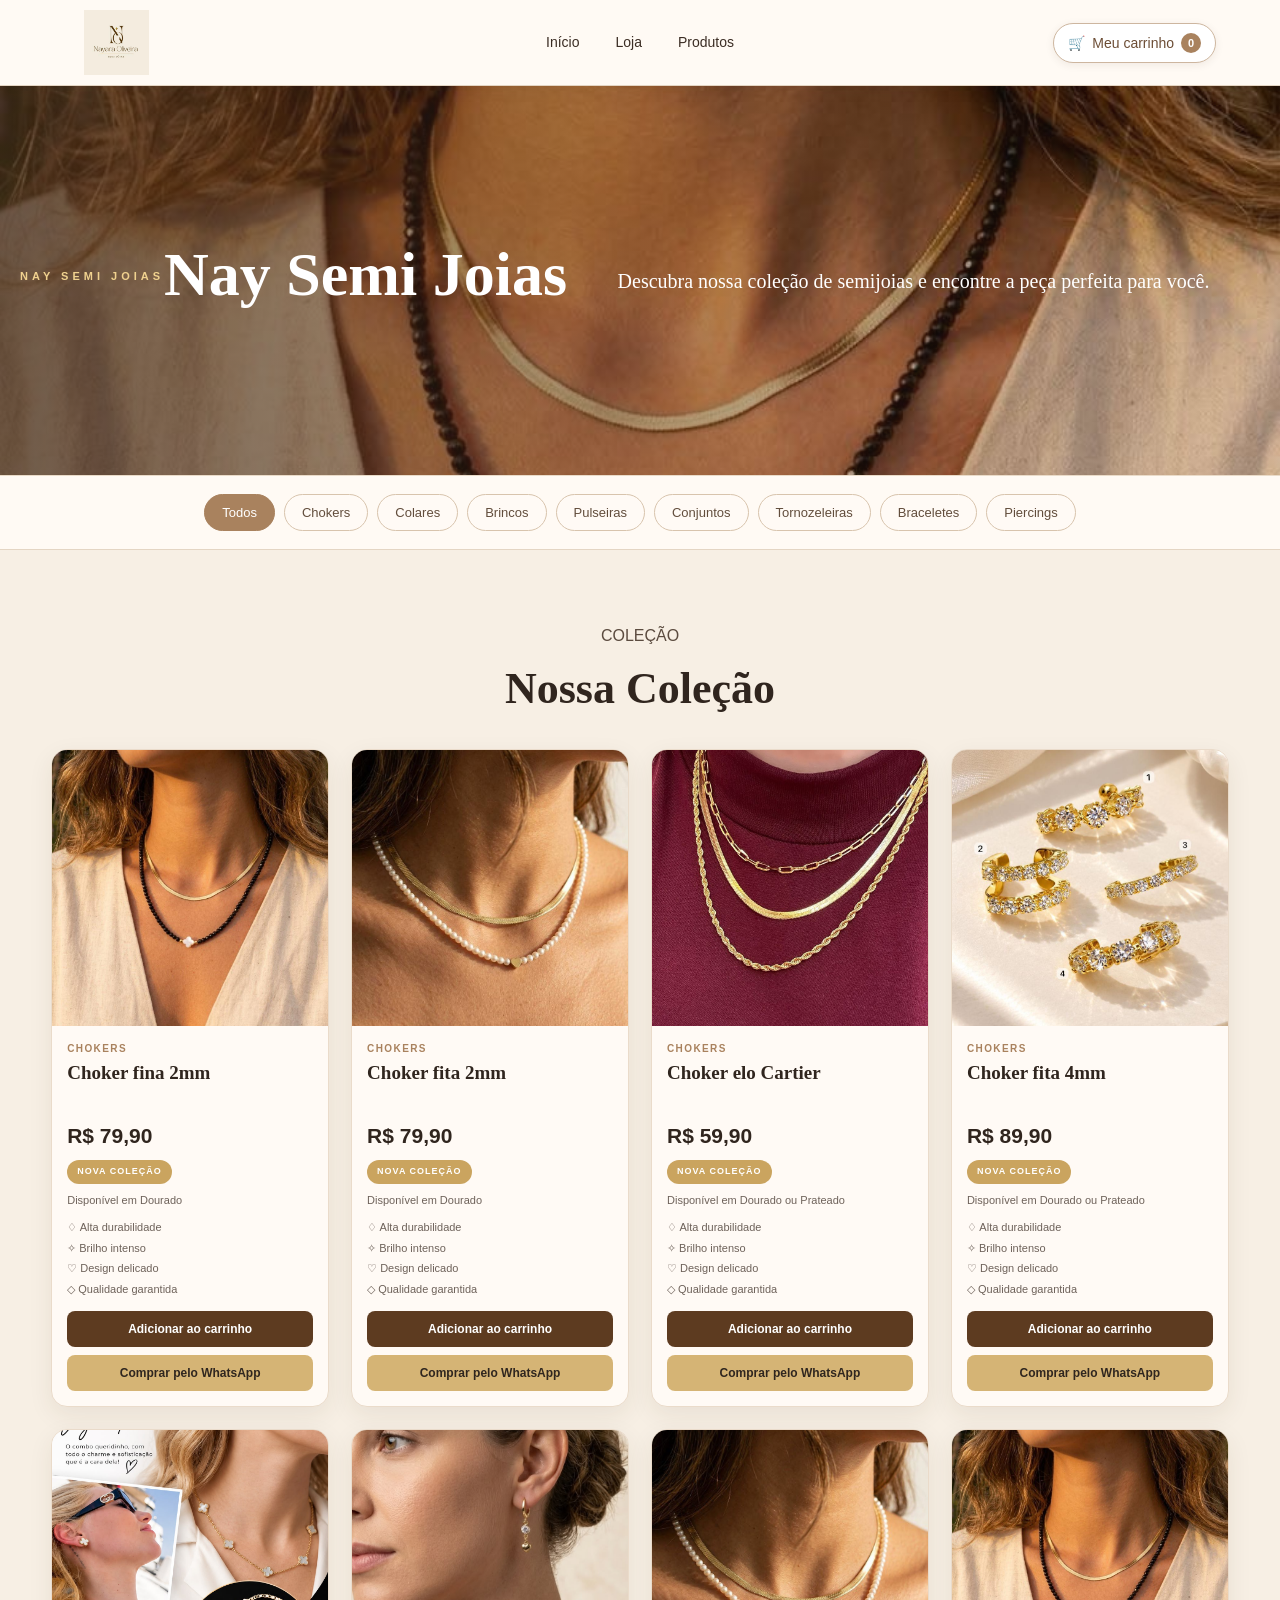
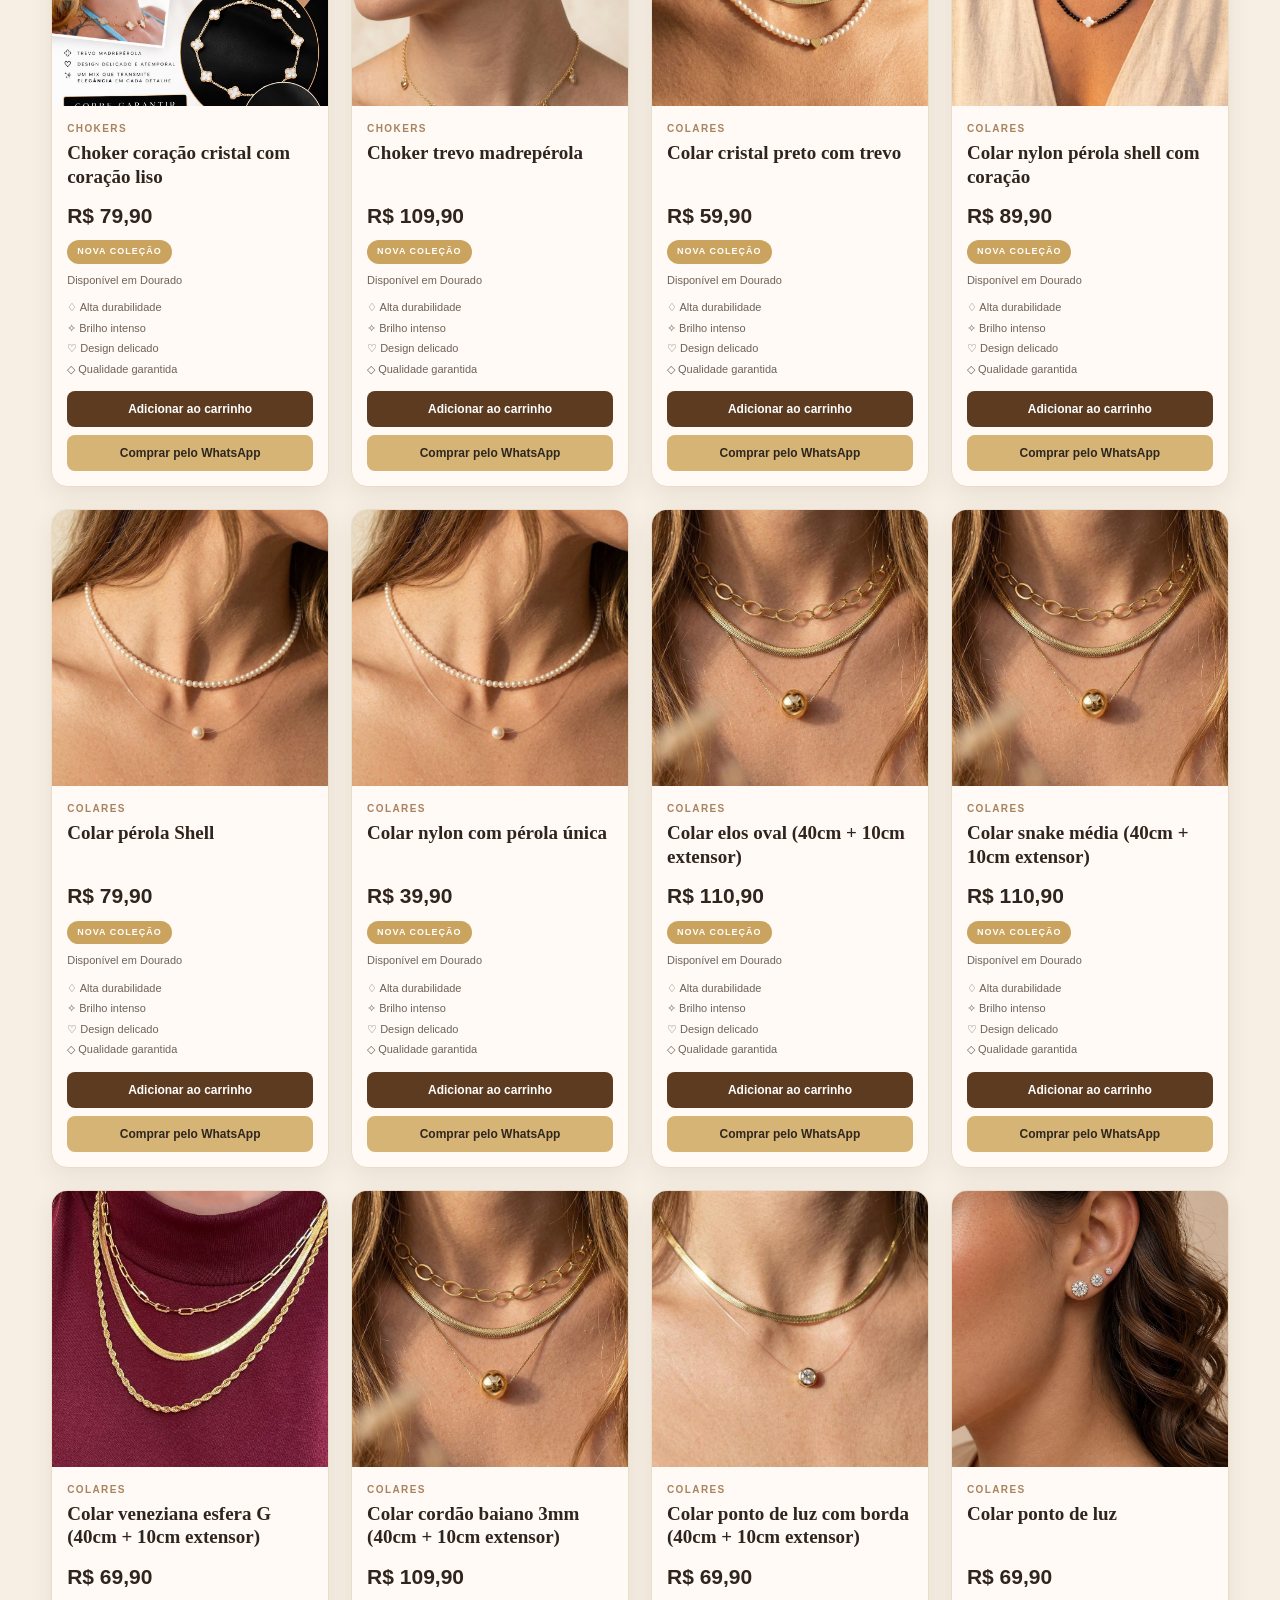
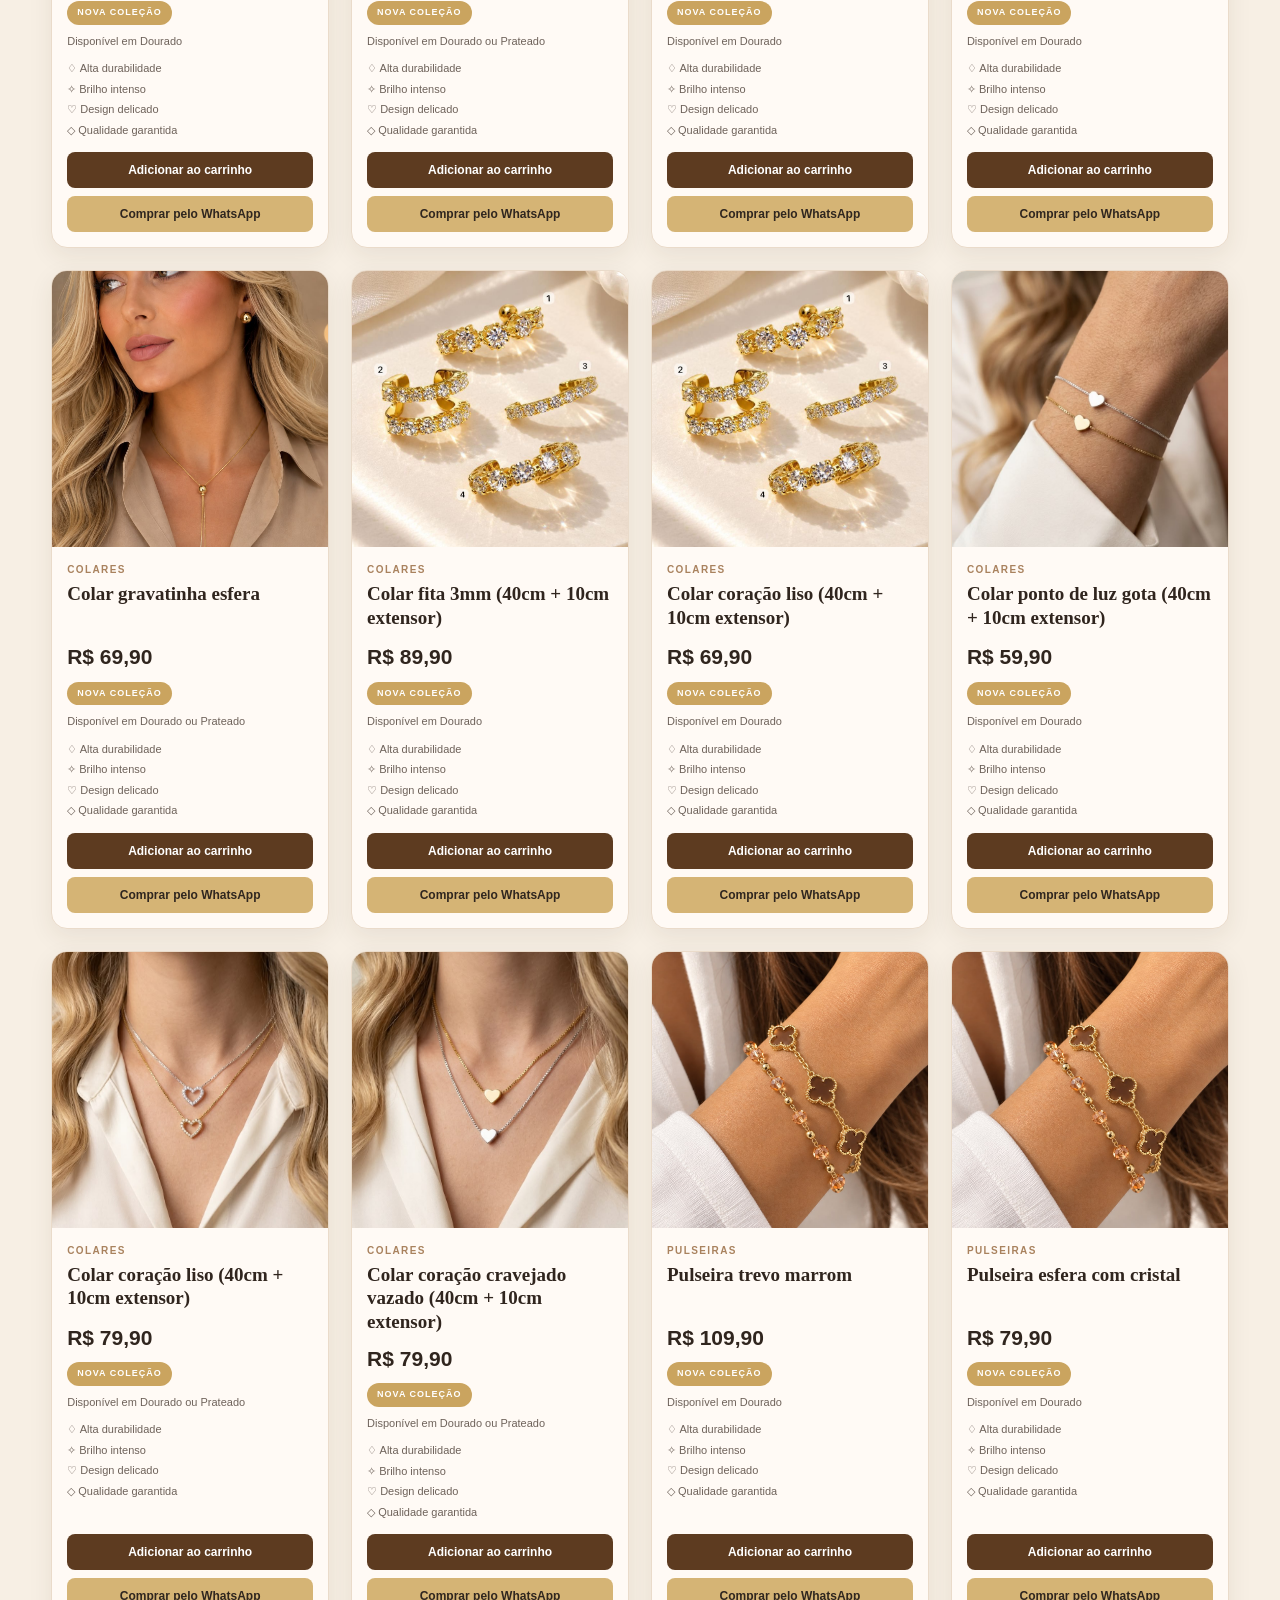
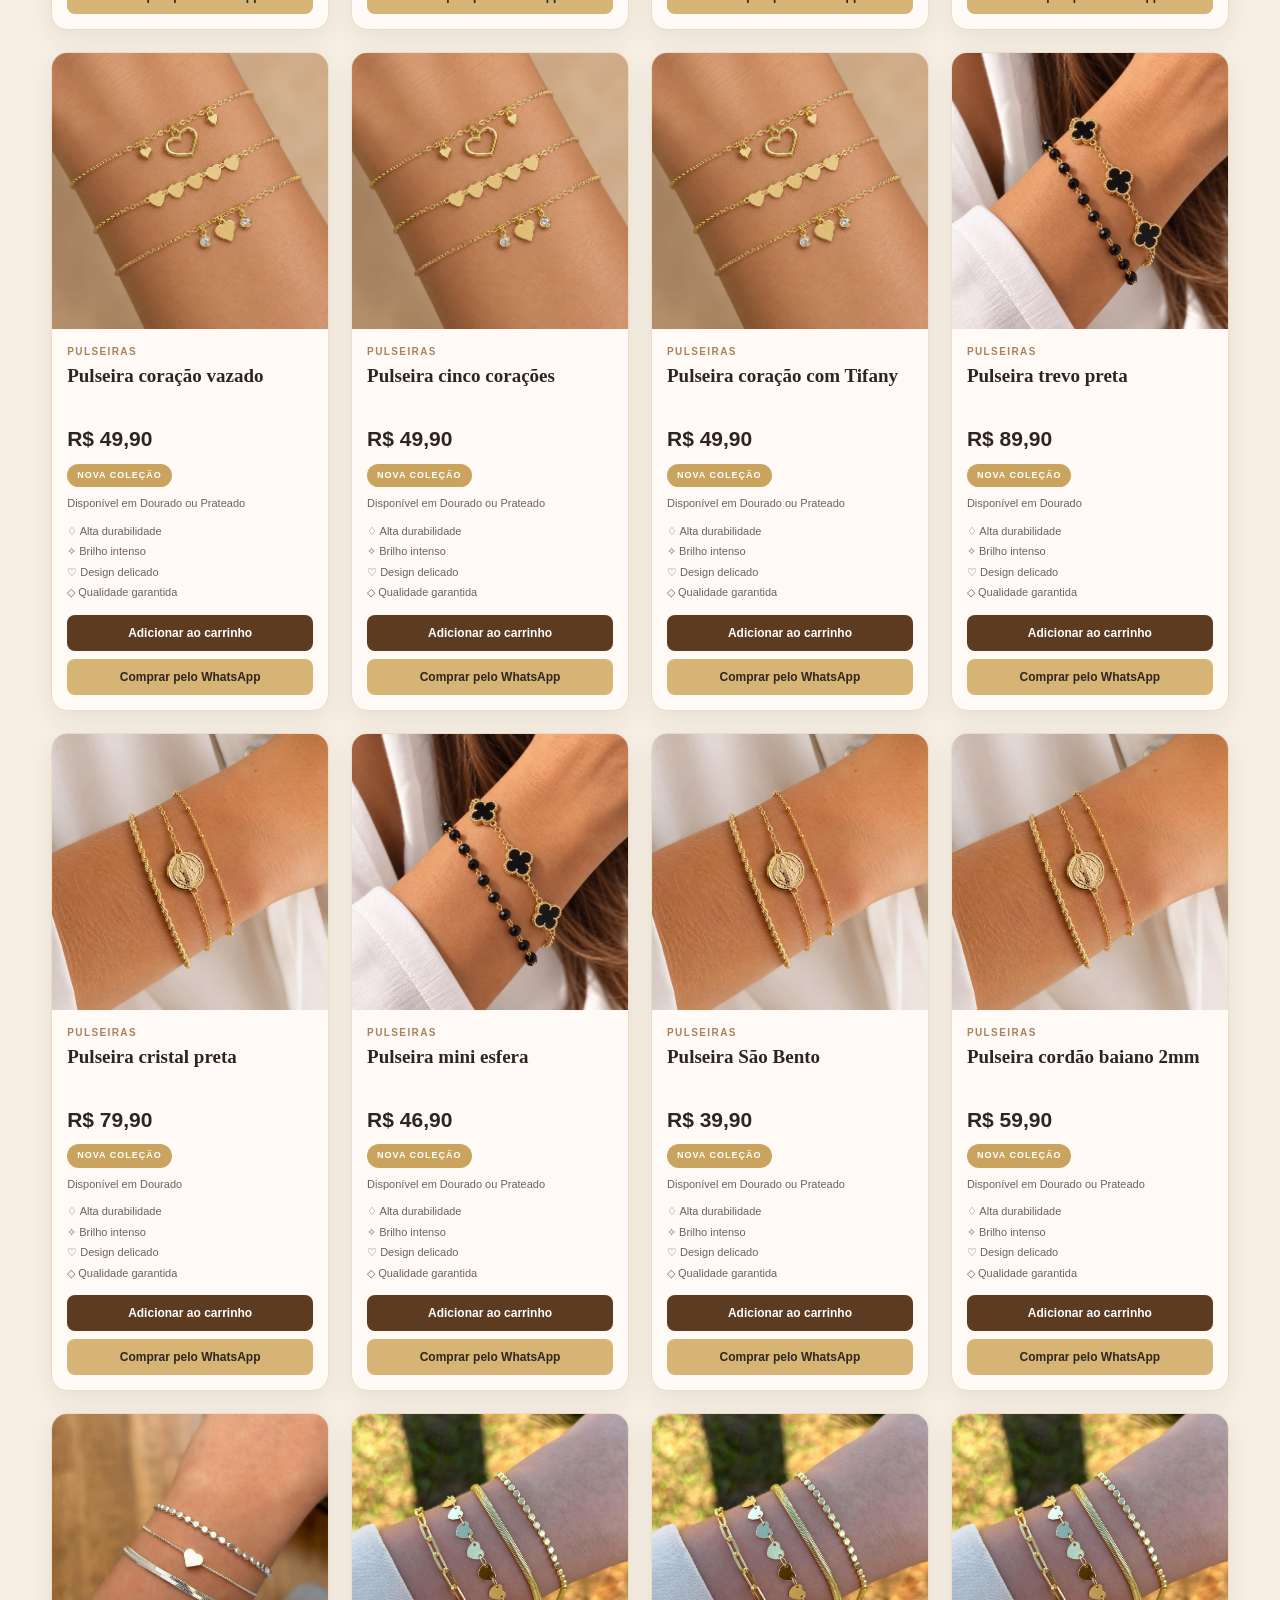
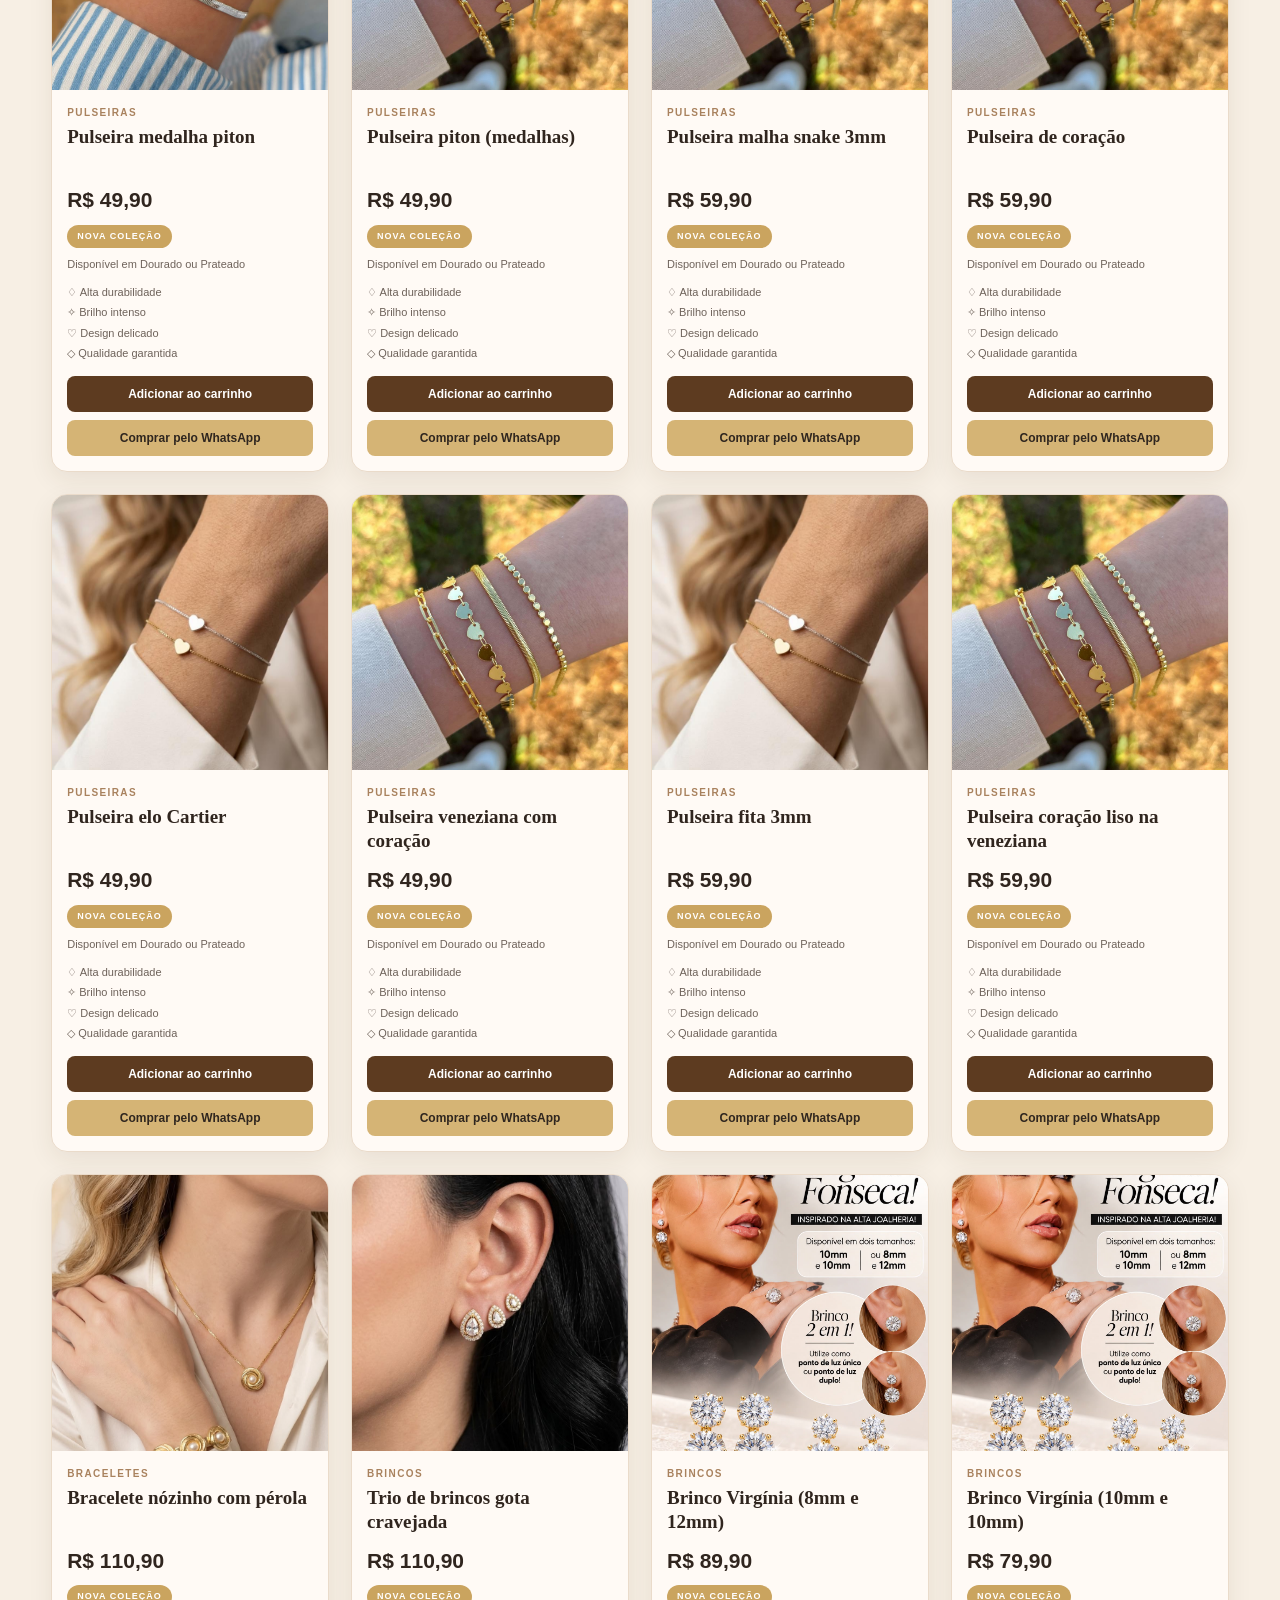
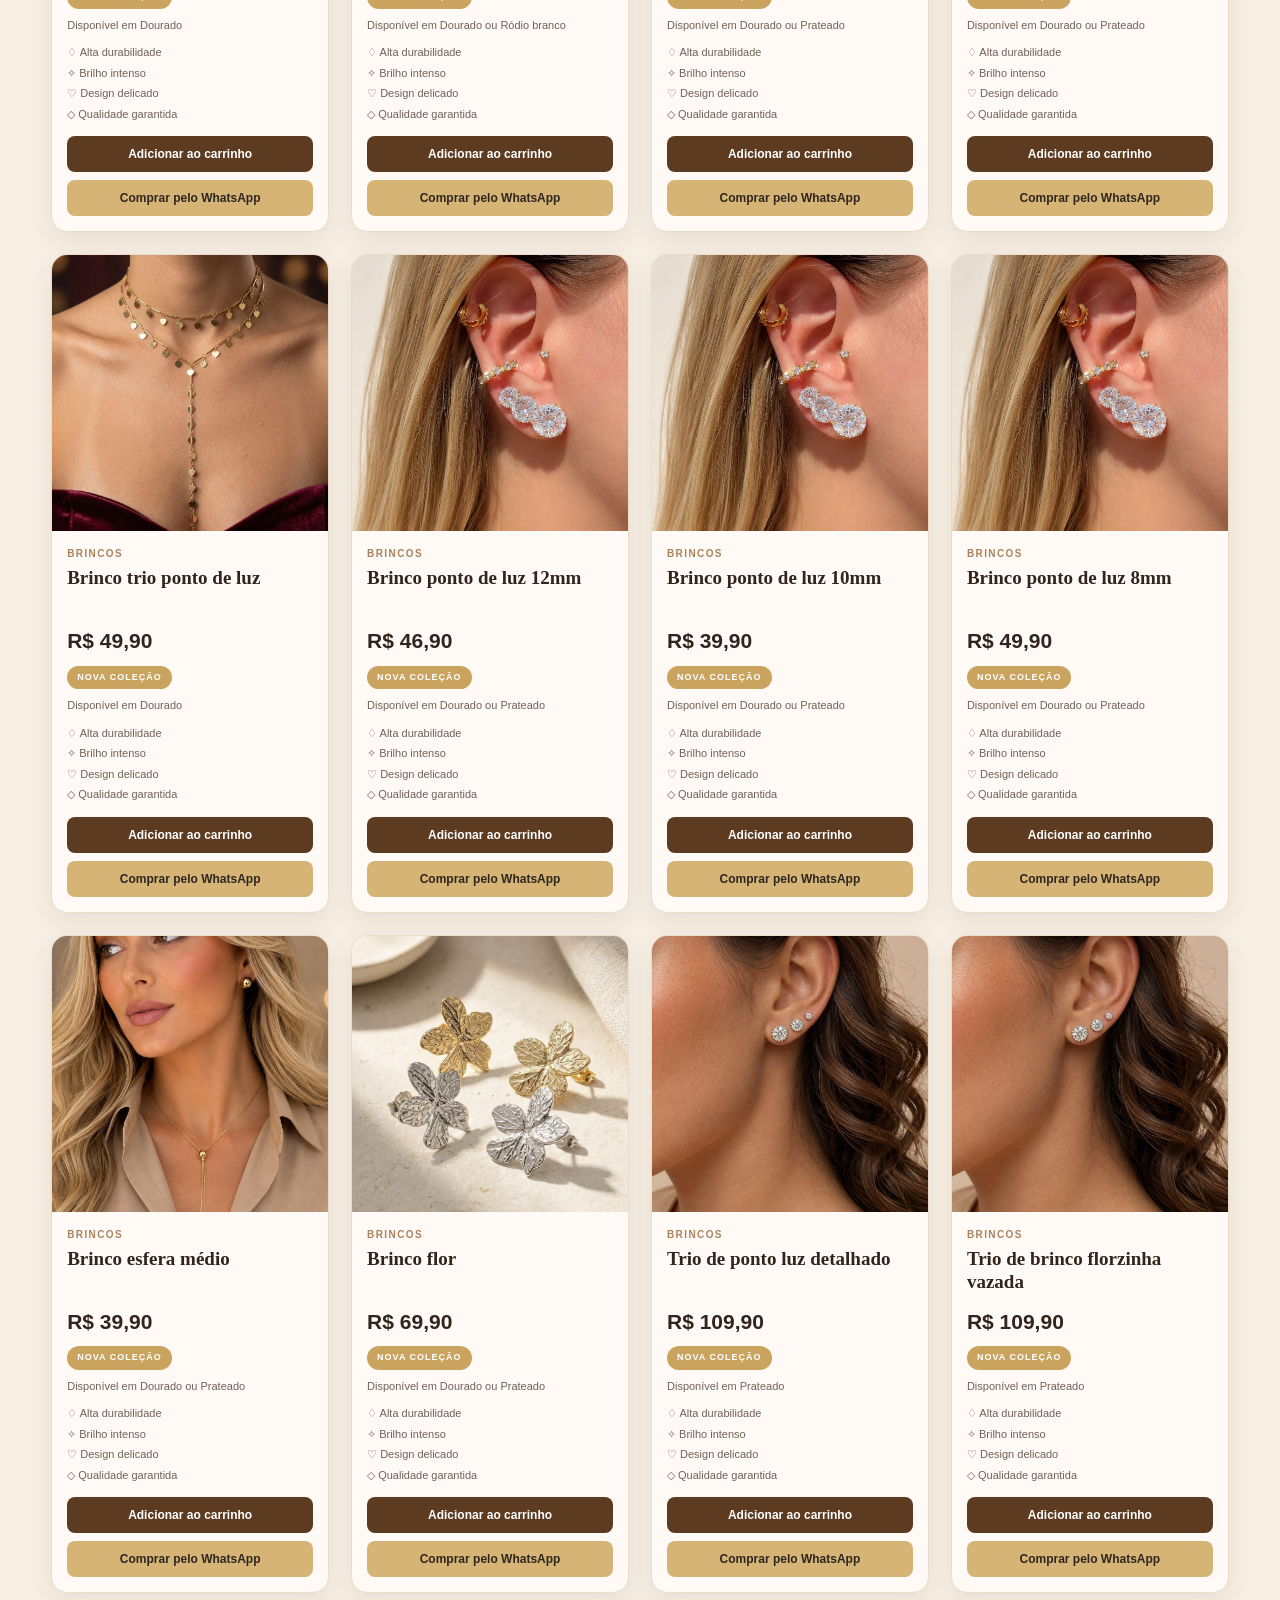
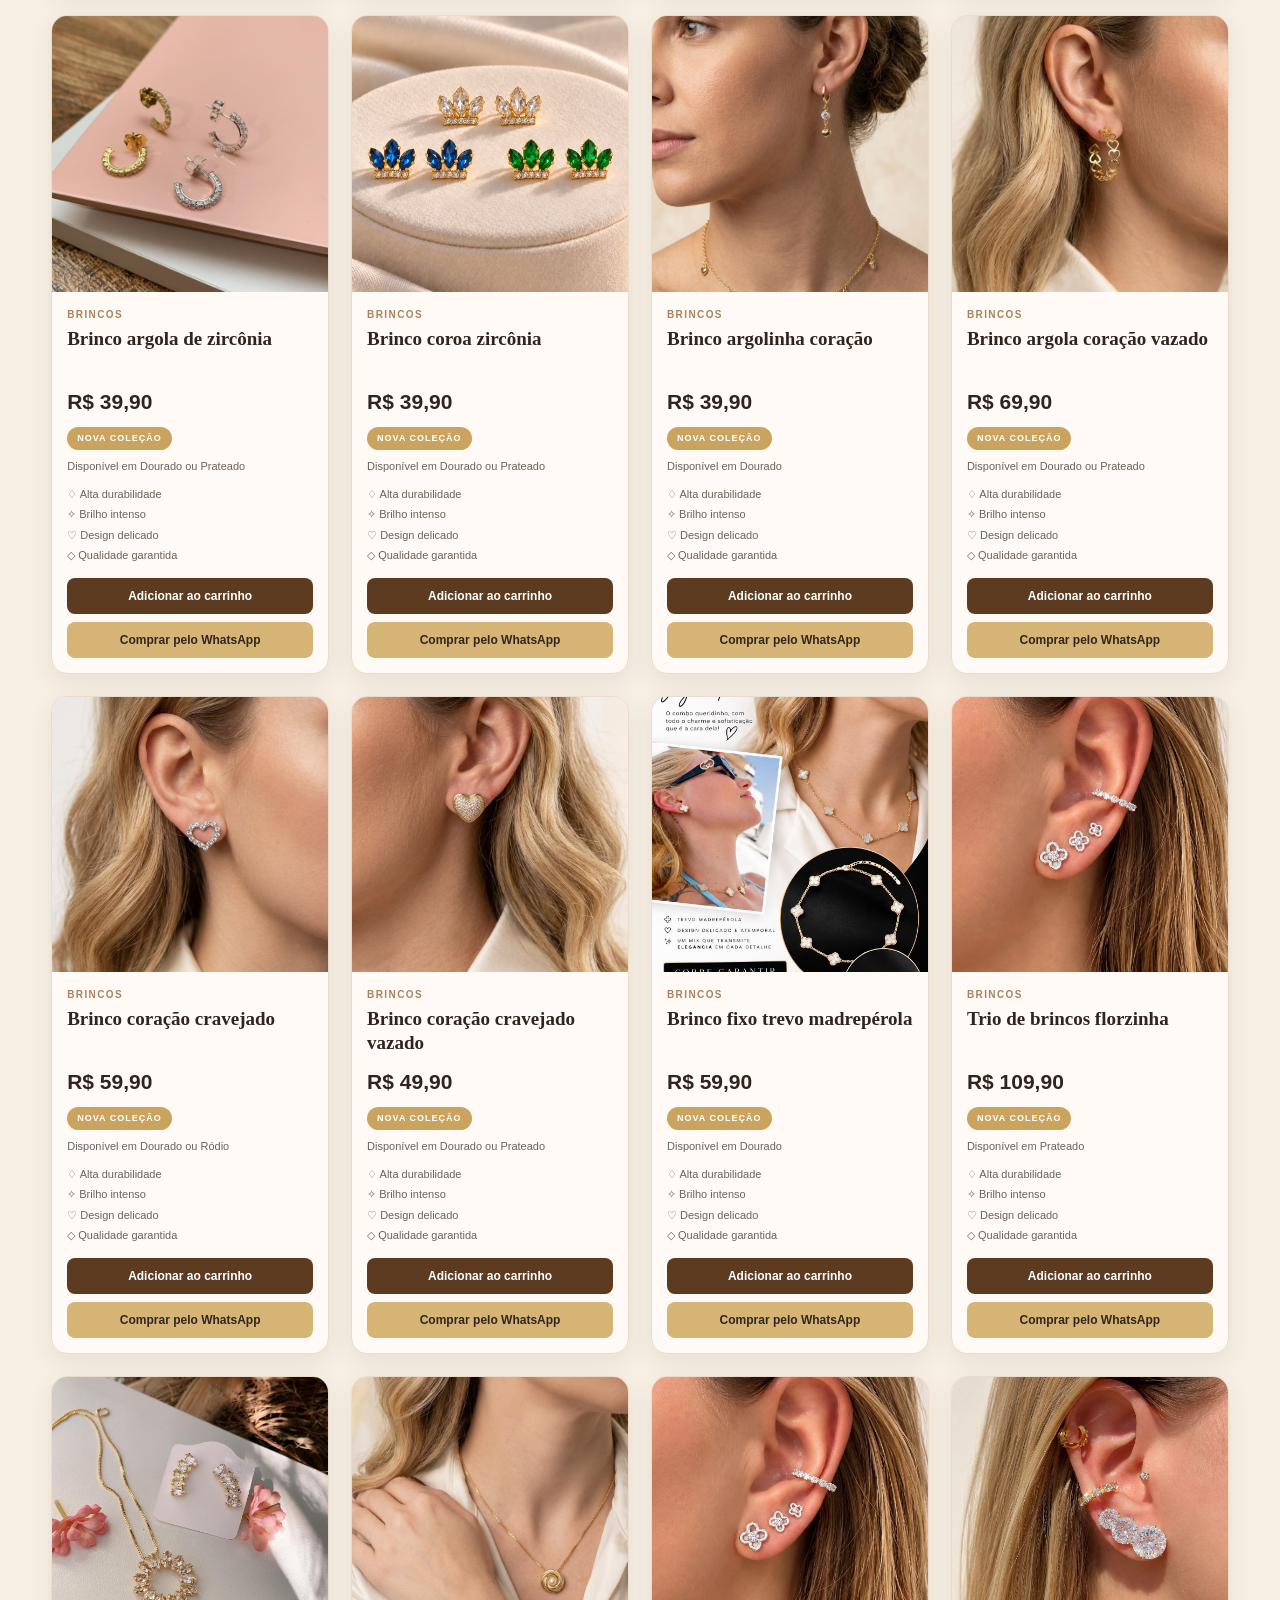
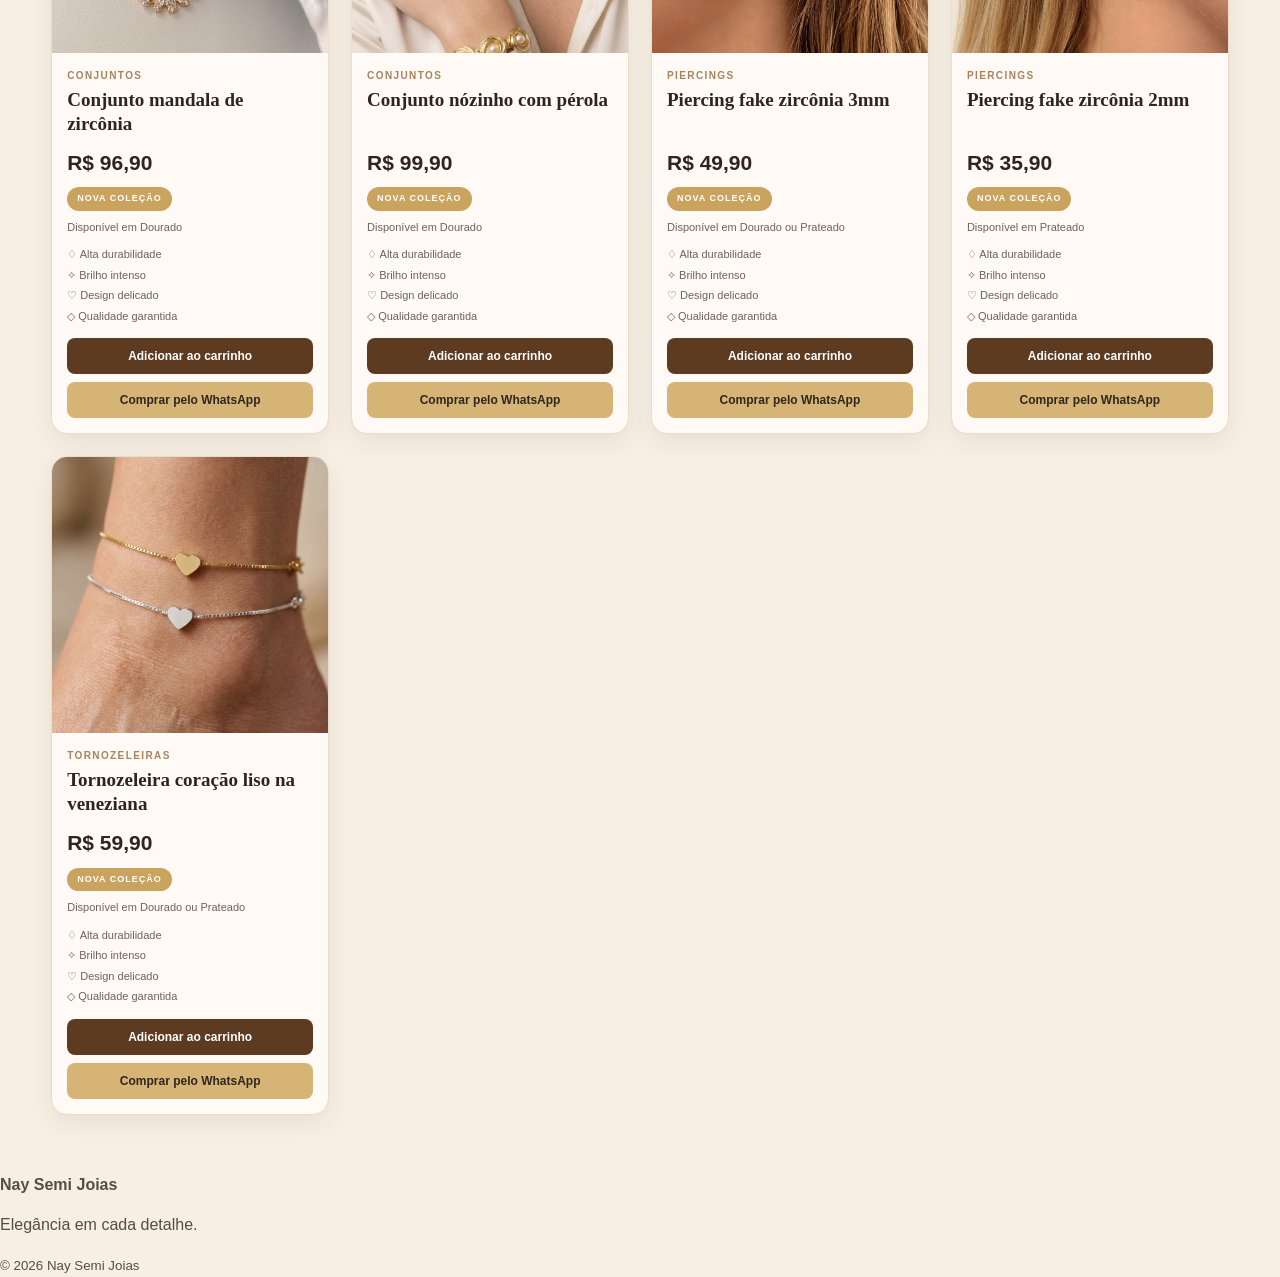
==== commit cb8781be: "Add script tag for carrinho.js in footer" ====
--- a/index.html
+++ b/index.html
@@ -70,7 +70,7 @@
   </aside>
 </div>
 
-<footer class="site-footer">
+<script src="carrinho.js?v=11"></script>
   <strong>Nay Semi Joias</strong>
   <p>Elegância em cada detalhe.</p>
   <small>© 2026 Nay Semi Joias</small>
--- a/loja.css
+++ b/loja.css
@@ -83,31 +83,57 @@
 }
 
 .hero-store{
-  width:100%;
+  position:relative;
+  width:100%;
+  min-height:390px;
+  display:flex;
+  align-items:center;
+  justify-content:center;
+  overflow:hidden;
   text-align:center;
-  padding:58px 20px 48px;
-  background:linear-gradient(135deg,#f8f0e5,#f2e3d3);
+  padding:55px 20px;
+  background-image:linear-gradient(90deg,rgba(55,35,22,.72) 0%,rgba(55,35,22,.42) 45%,rgba(55,35,22,.18) 100%),url("IMG-20260909-WA0066.jpg");
+  background-size:cover;
+  background-position:center 43%;
   border-bottom:1px solid #eadbc8;
 }
-.eyebrow{
-  margin:0 0 10px;
-  color:var(--gold);
+.hero-content{
+  position:relative;
+  z-index:1;
+  max-width:650px;
+  color:#fff;
+  text-shadow:0 2px 12px rgba(0,0,0,.28);
+}
+.hero-logo{
+  width:125px;
+  height:125px;
+  object-fit:contain;
+  border-radius:8px;
+  margin:0 auto 12px;
+  background:rgba(255,250,244,.94);
+  padding:8px;
+  box-shadow:0 6px 20px rgba(0,0,0,.18);
+}
+.hero-store .eyebrow{
+  margin:0 0 8px;
+  color:#f0d28f;
   font-size:11px;
   font-weight:700;
-  letter-spacing:3px;
+  letter-spacing:4px;
 }
 .hero-store h1{
-  margin:0 0 14px;
-  color:var(--dark);
+  margin:0 0 12px;
+  color:#fff;
   font-family:Georgia,"Times New Roman",serif;
   font-size:clamp(38px,6vw,62px);
-  line-height:1.1;
-}
-.hero-store>p:last-child{
+  line-height:1.08;
+}
+.hero-store p:last-child{
   max-width:650px;
   margin:0 auto;
-  color:var(--muted);
-  font-size:16px;
+  color:#fff;
+  font-family:Georgia,"Times New Roman",serif;
+  font-size:20px;
 }
 
 .category-bar{
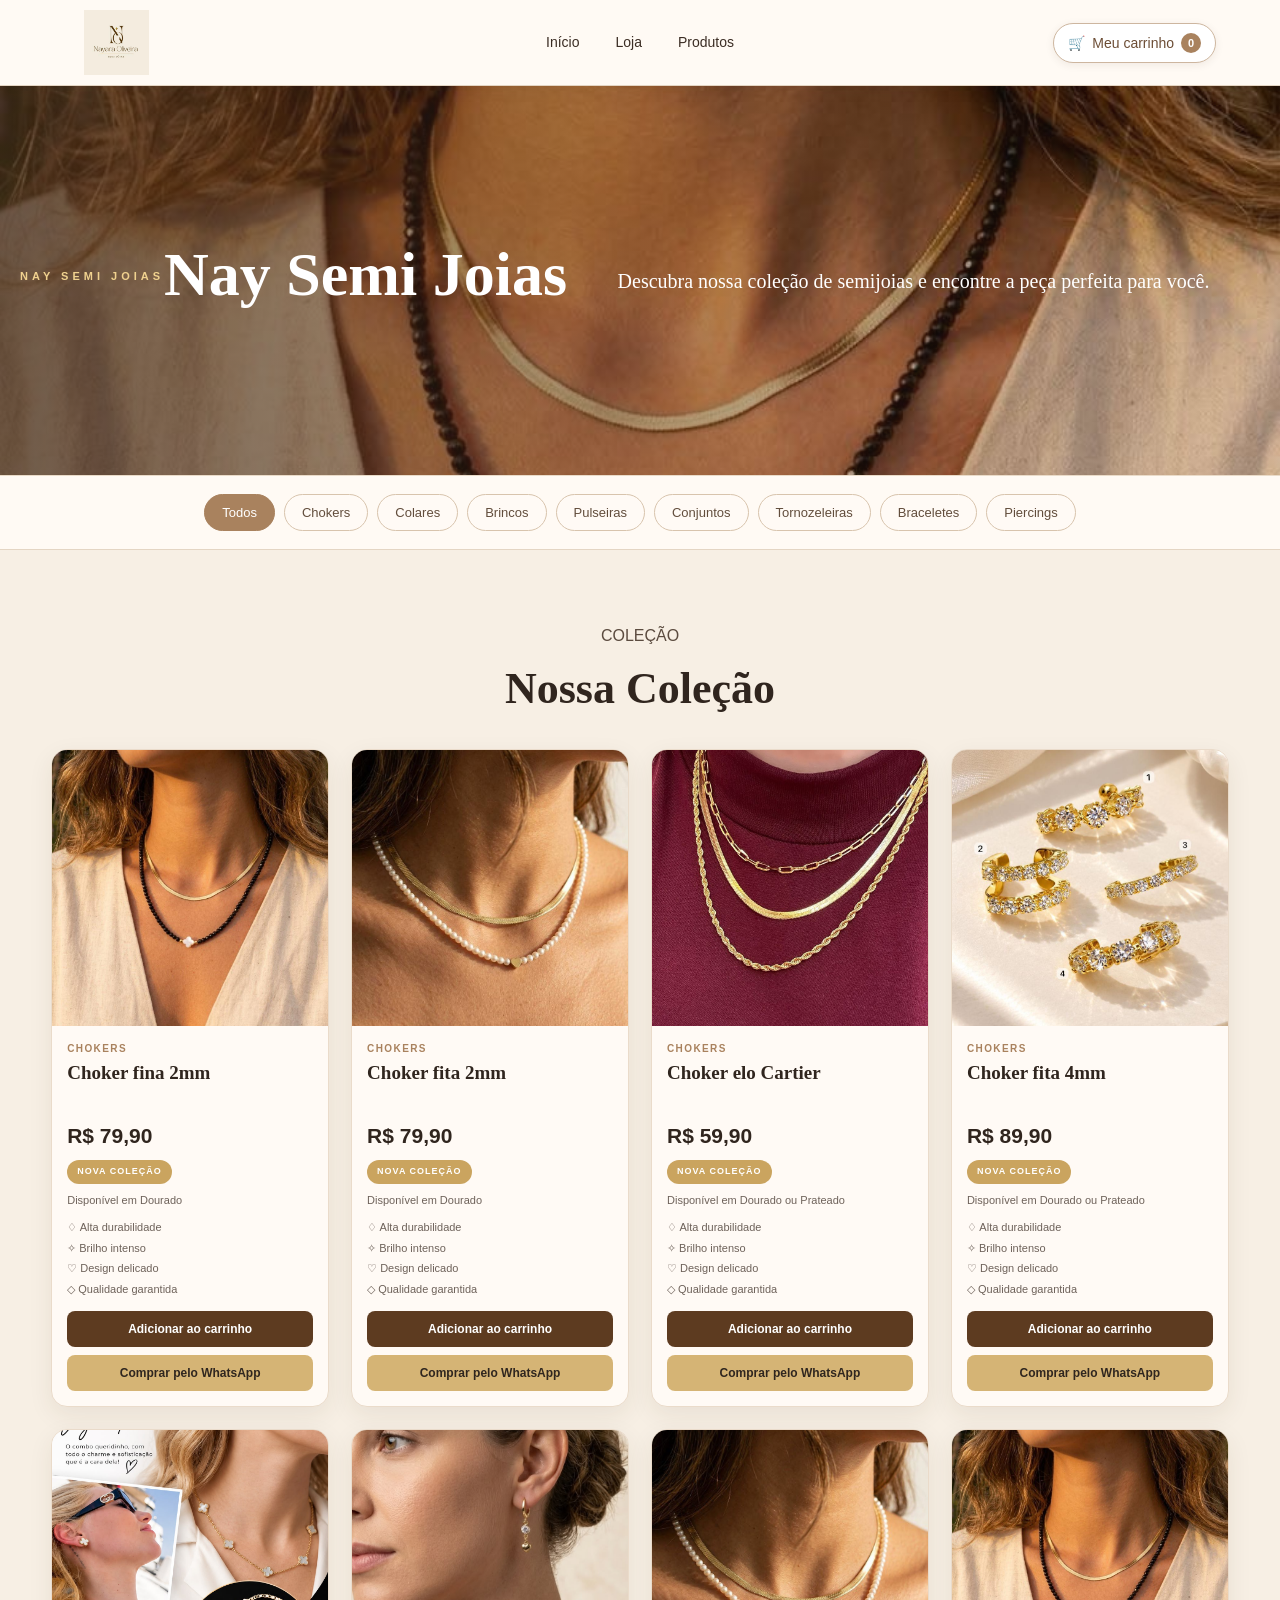
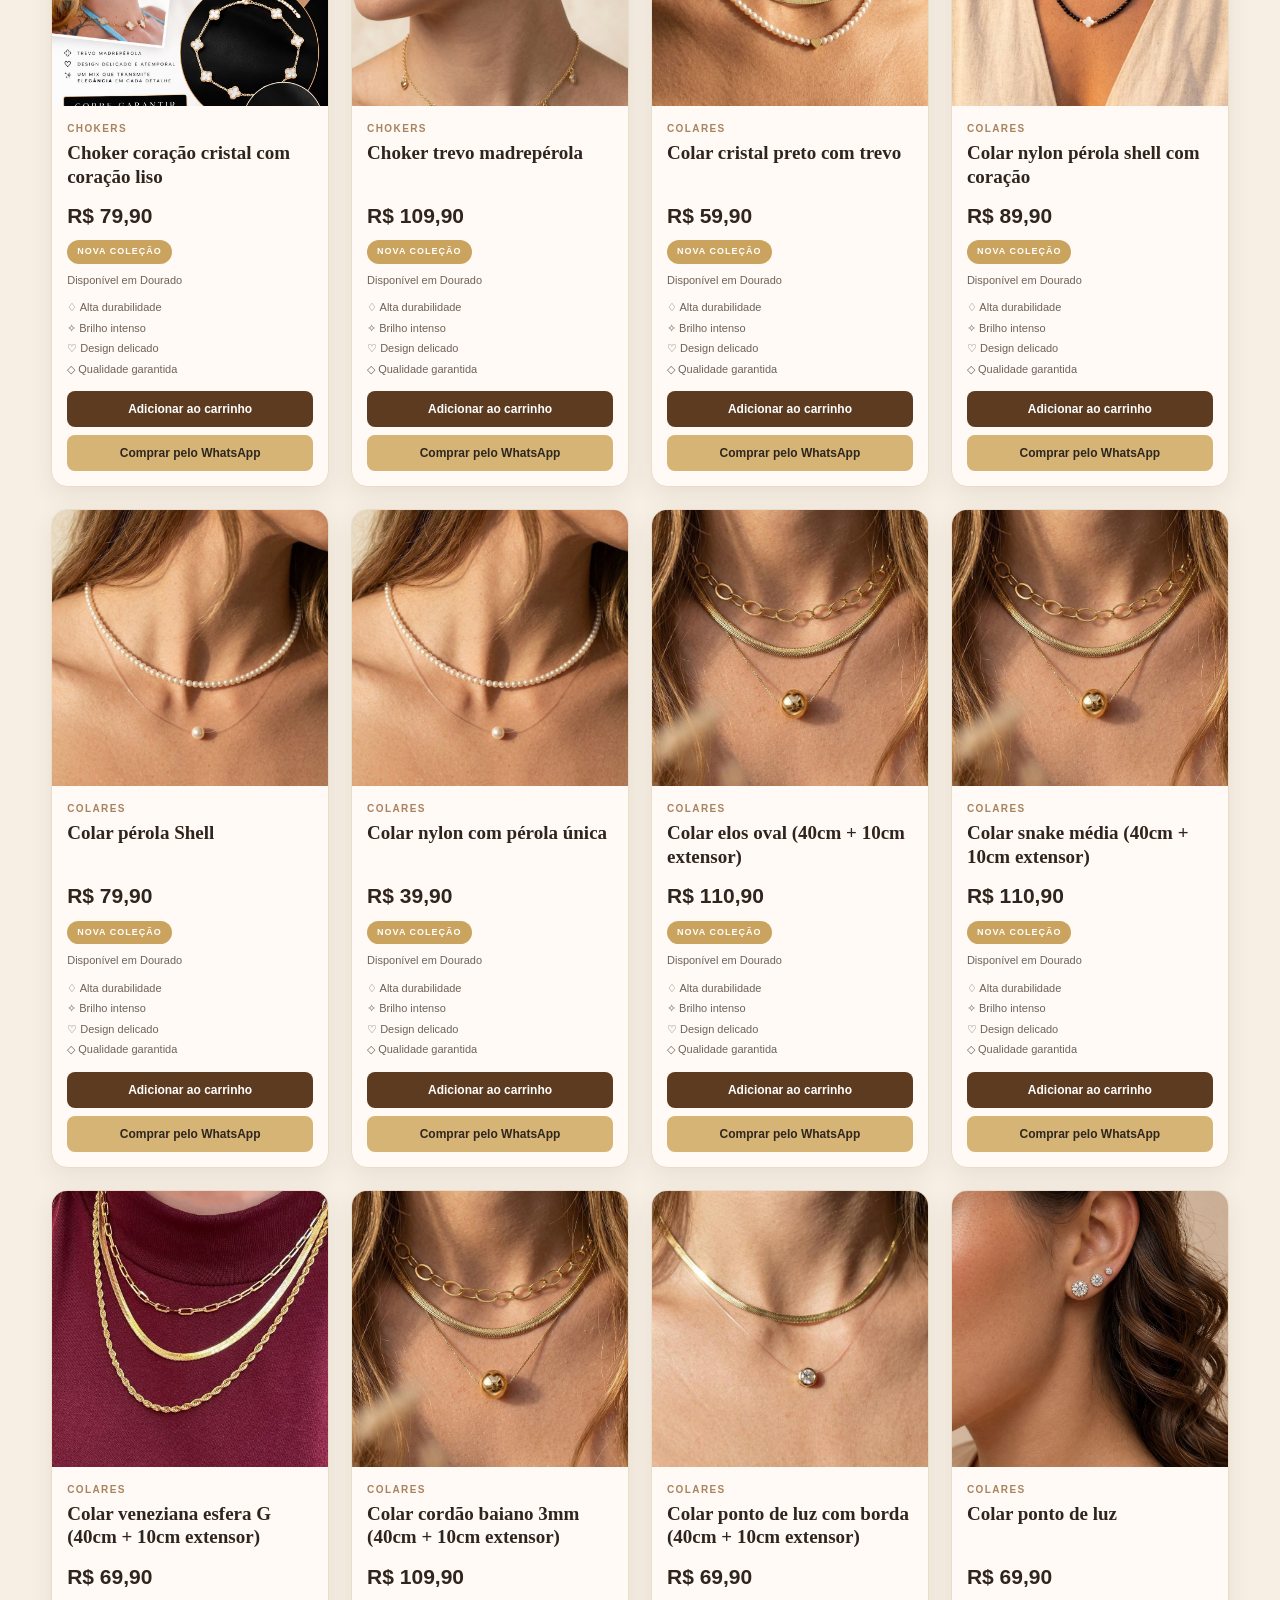
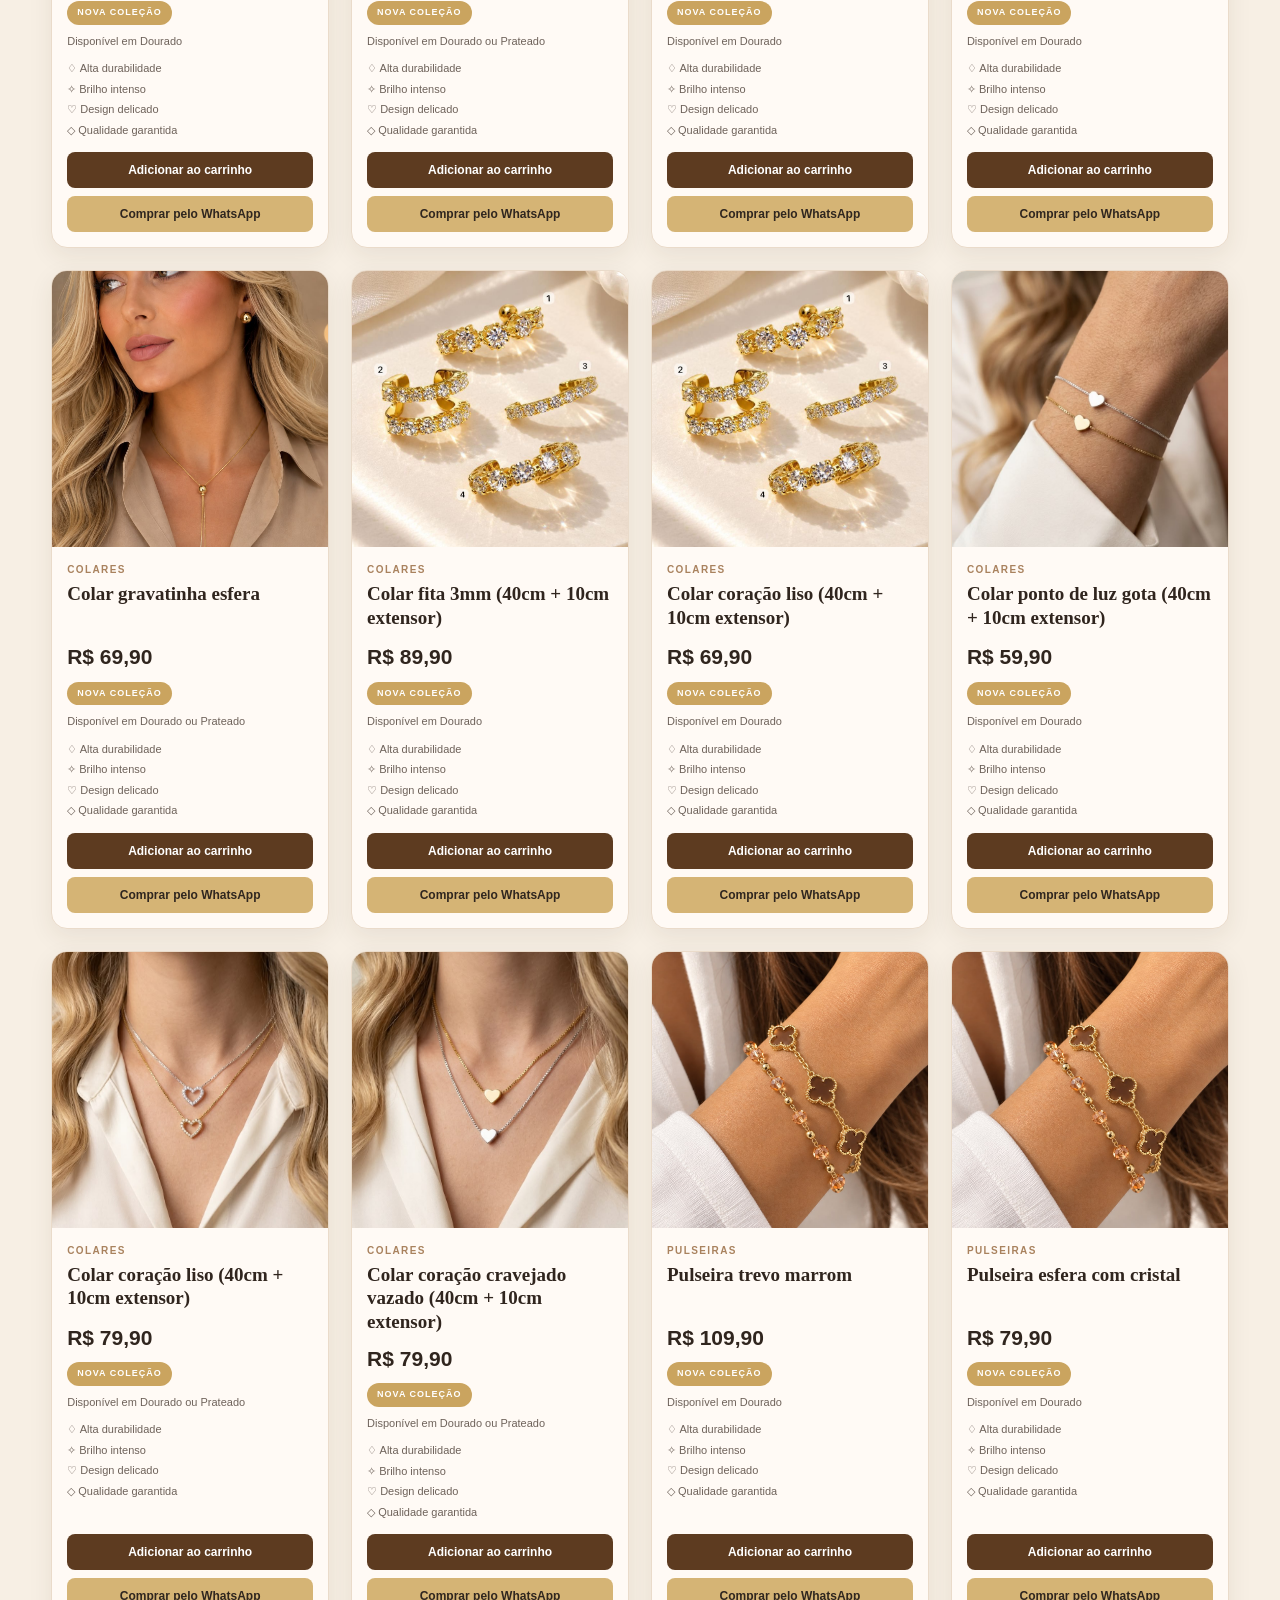
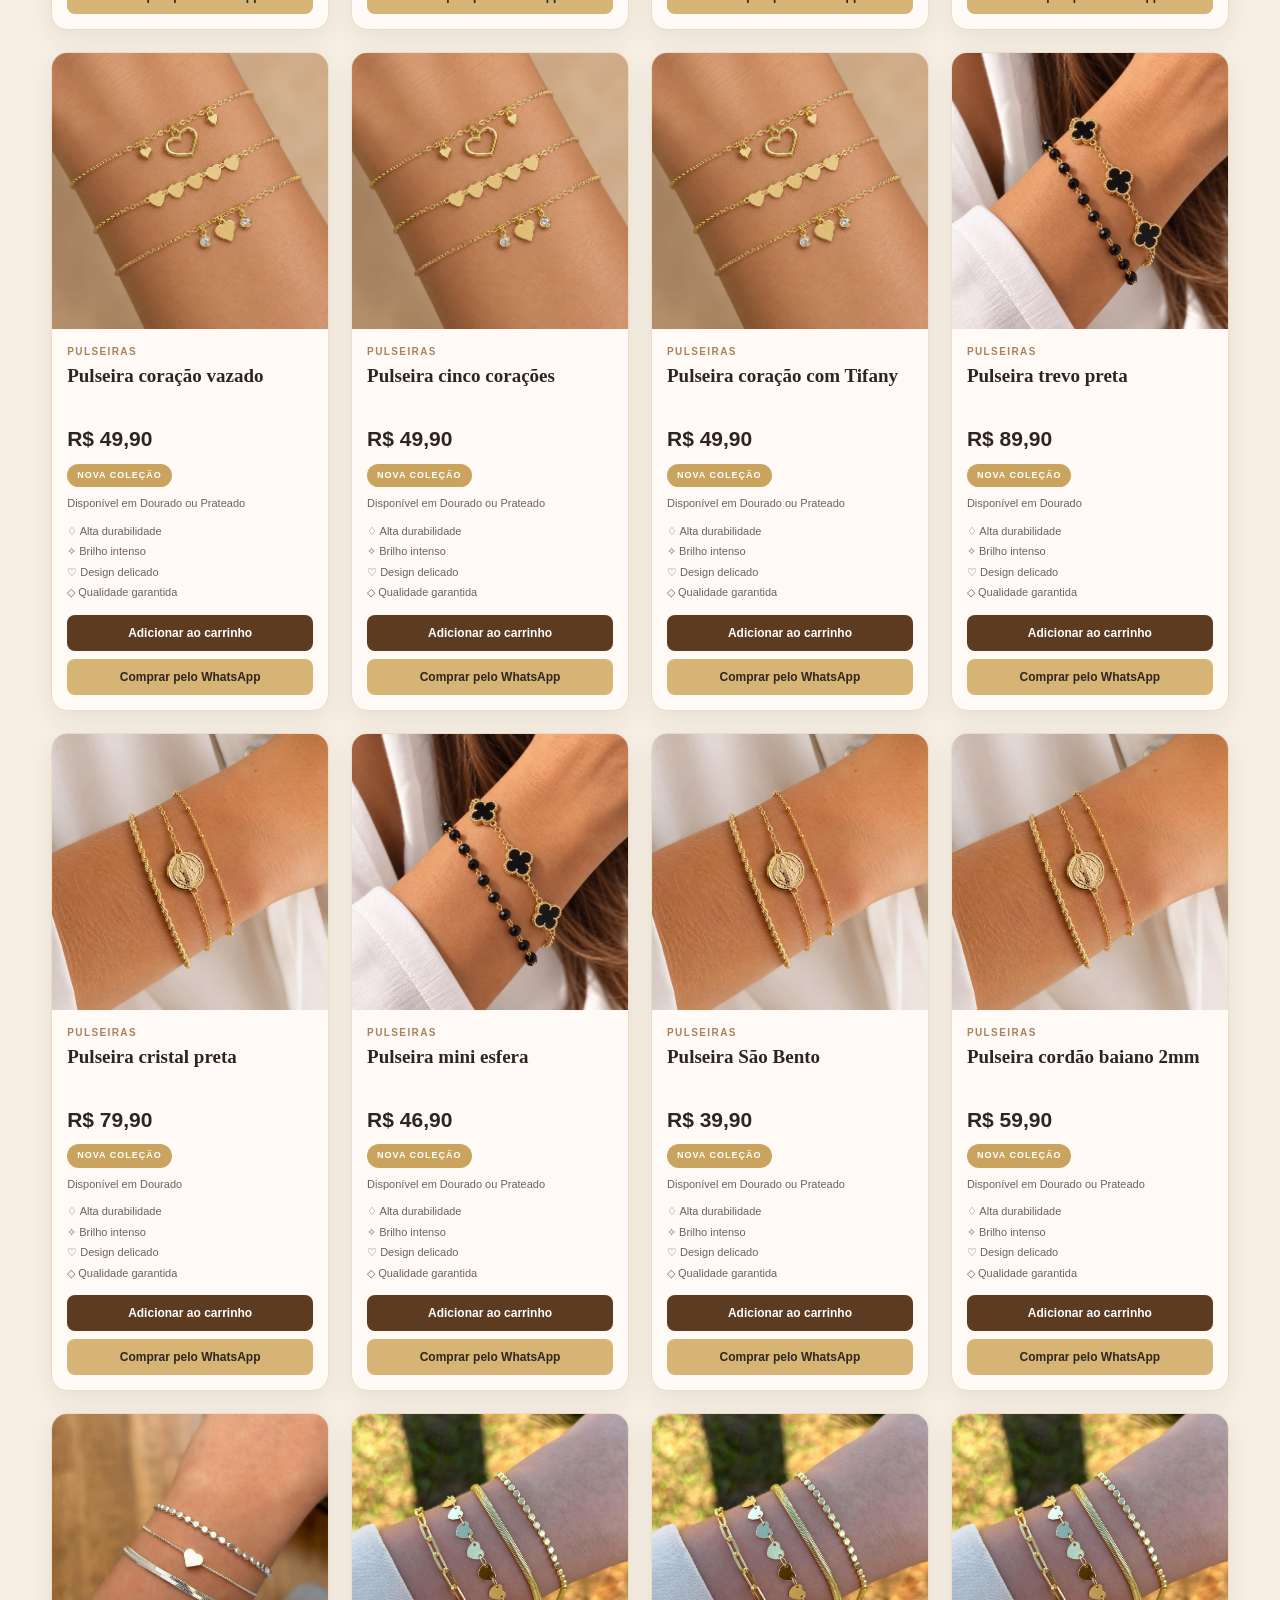
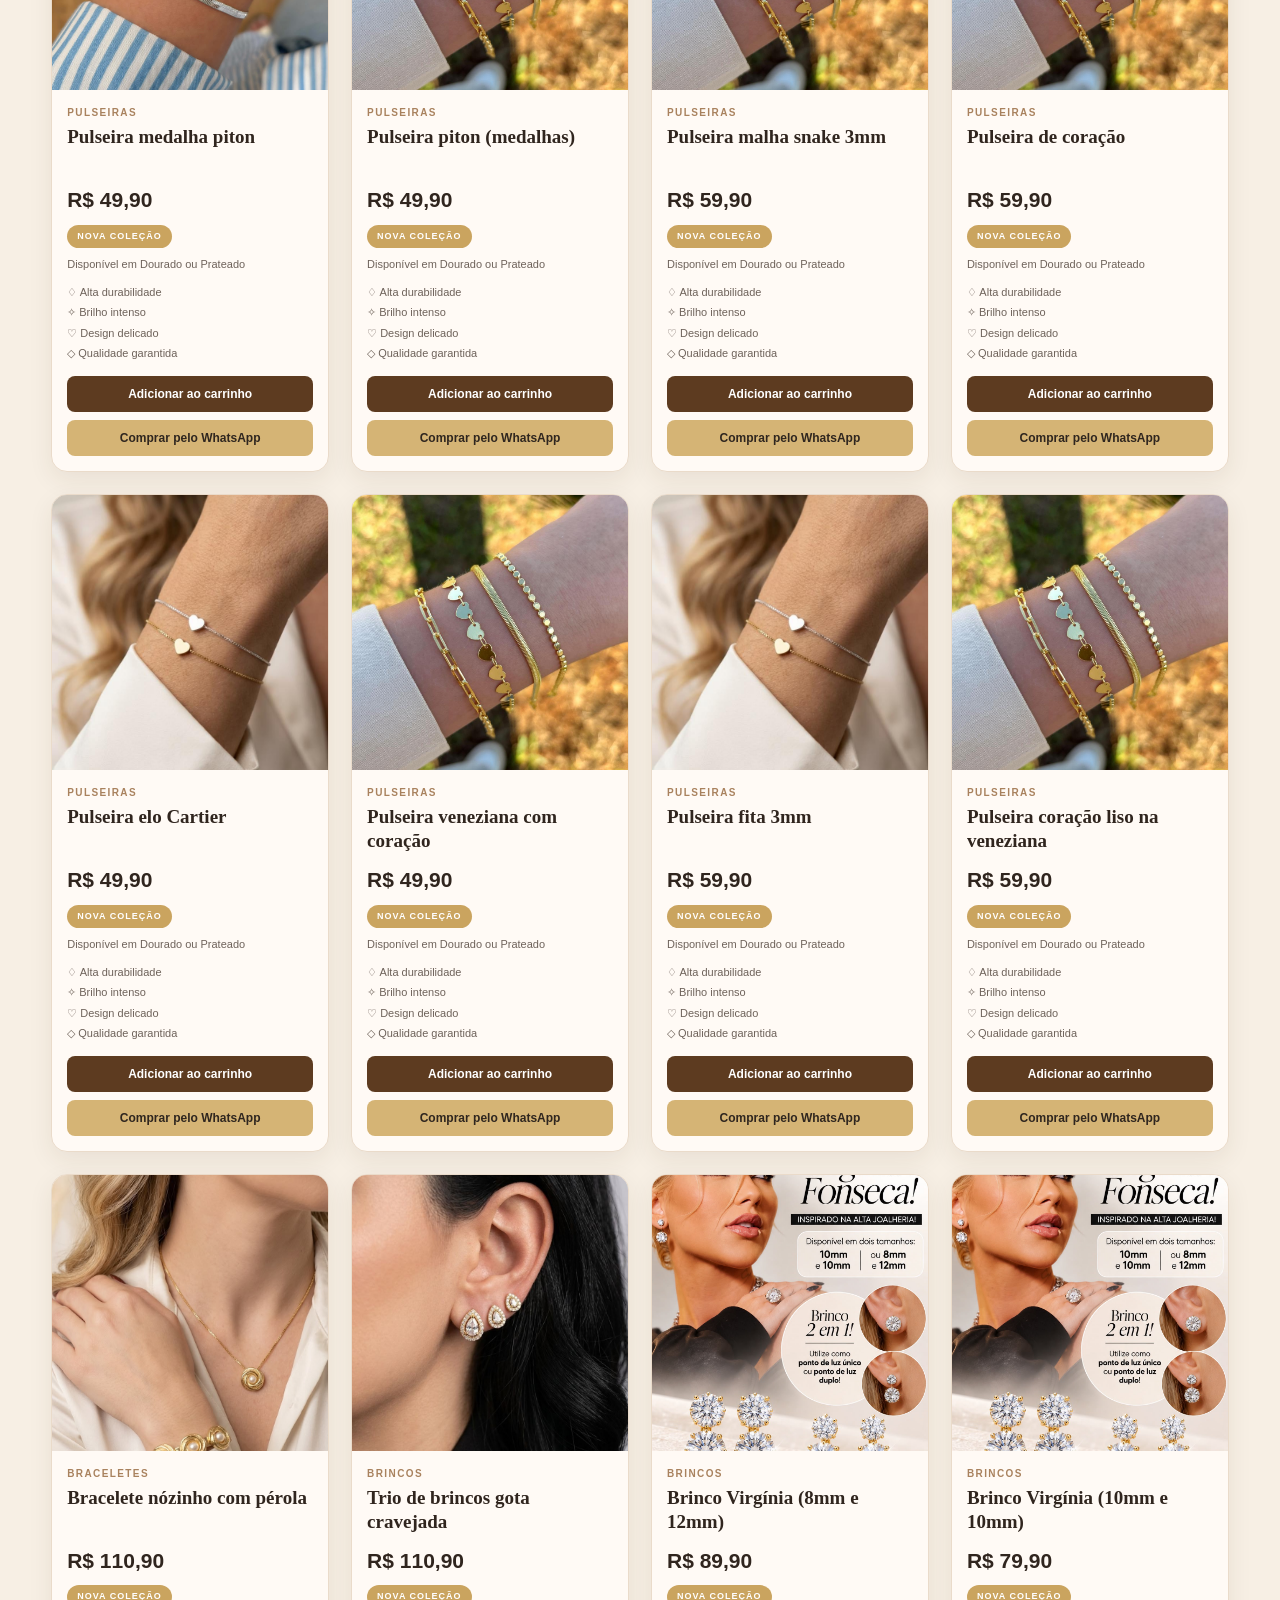
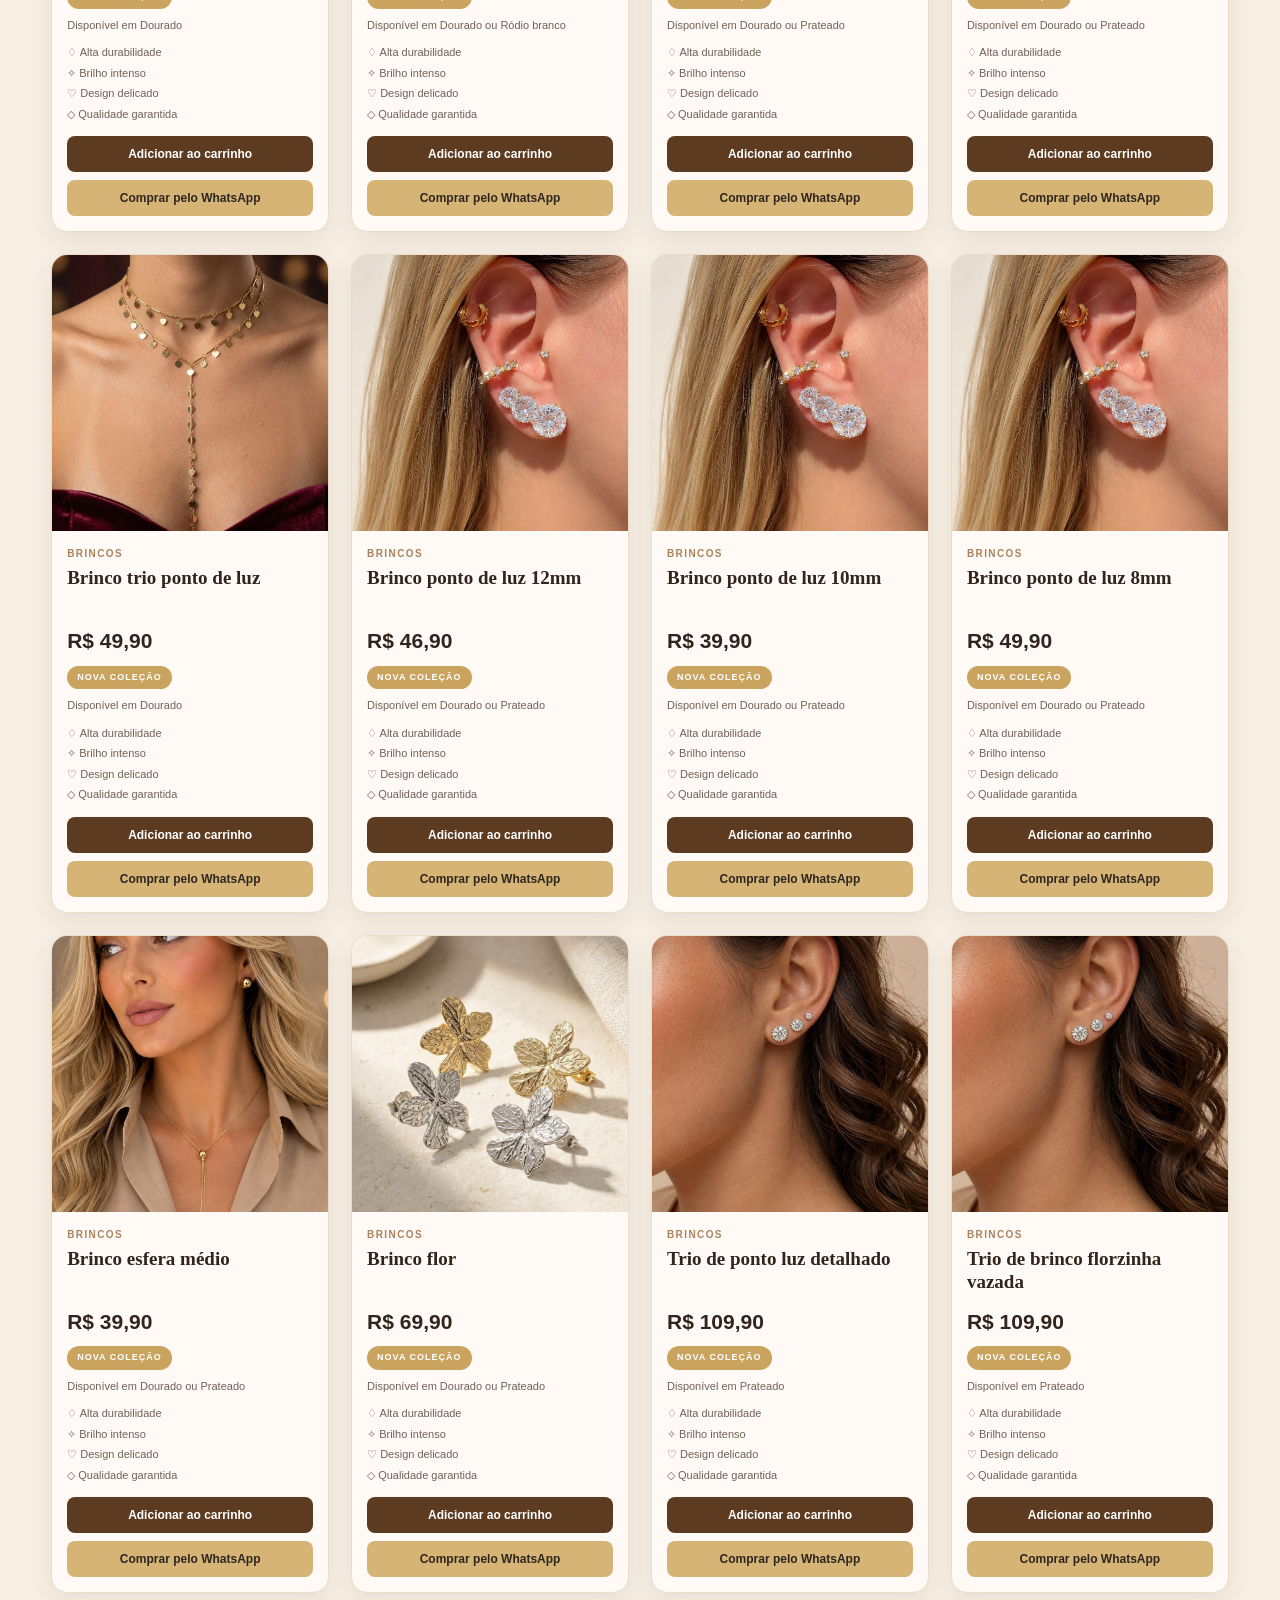
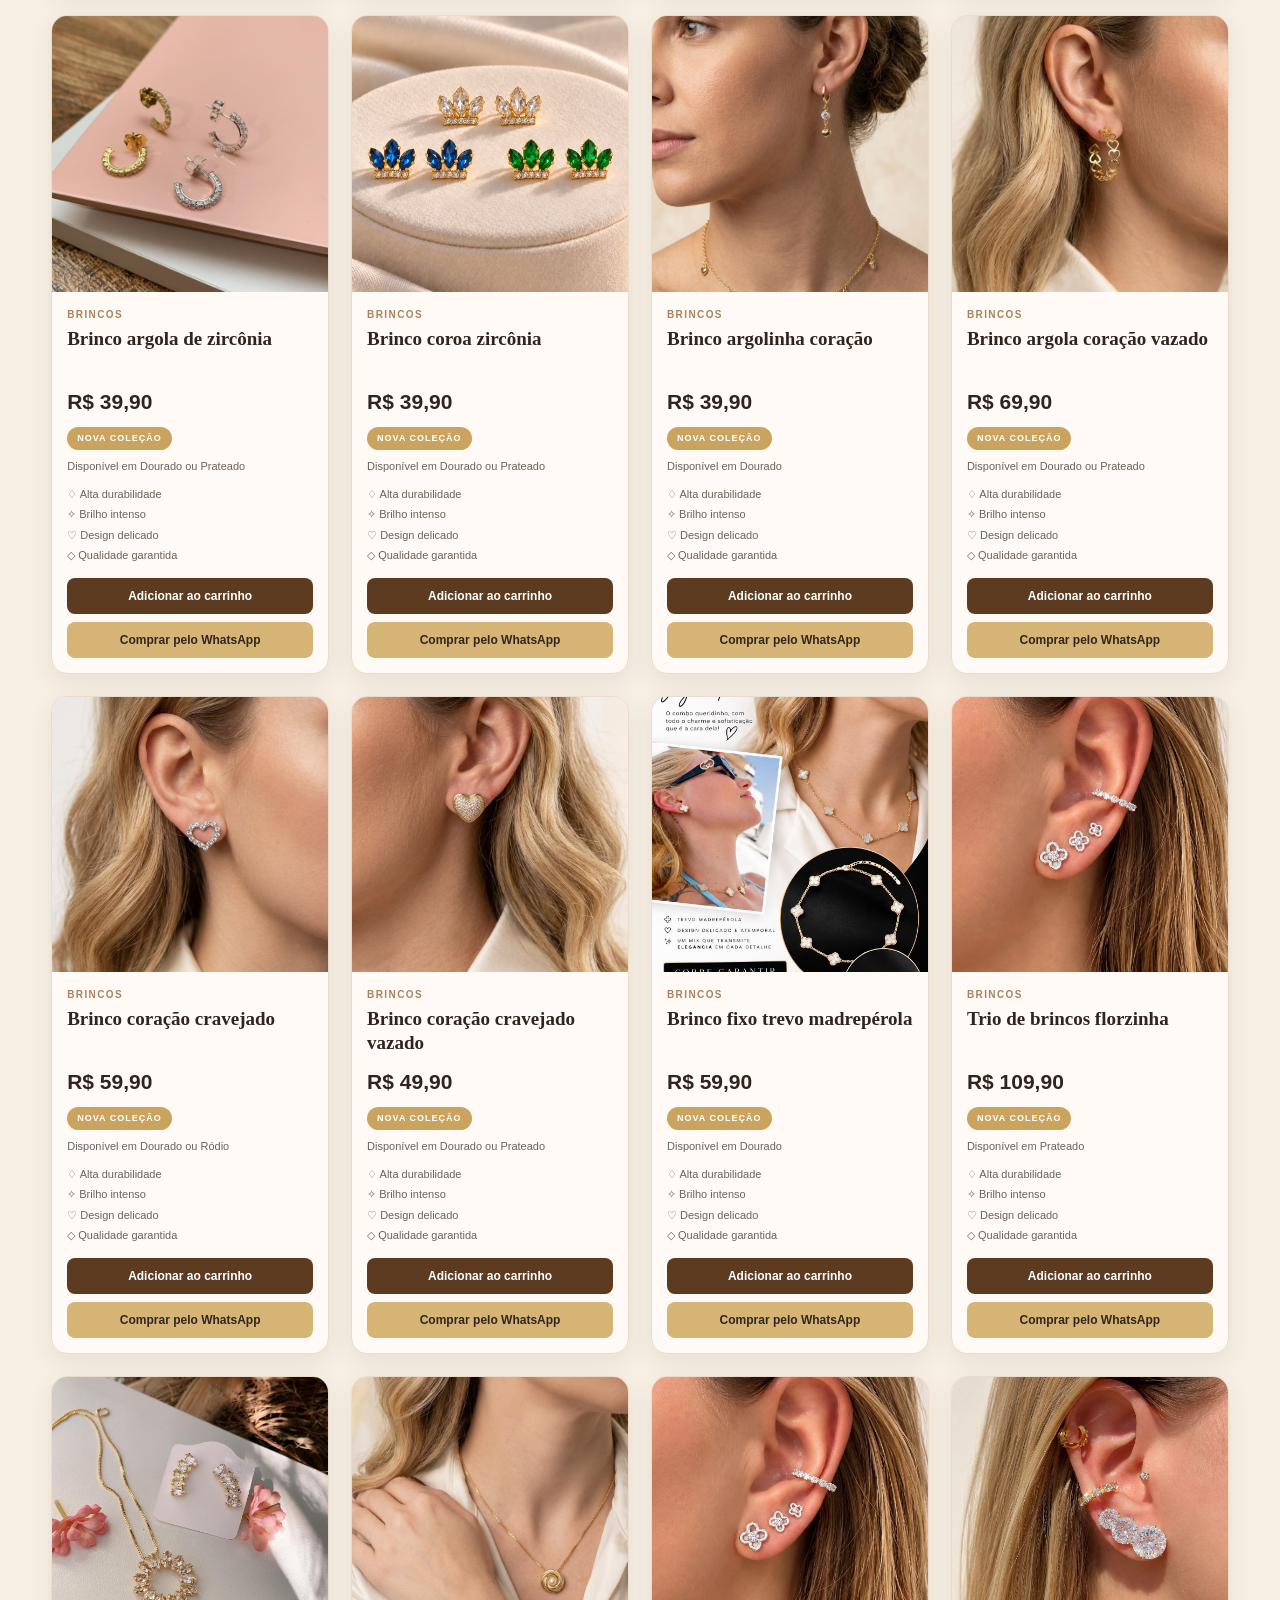
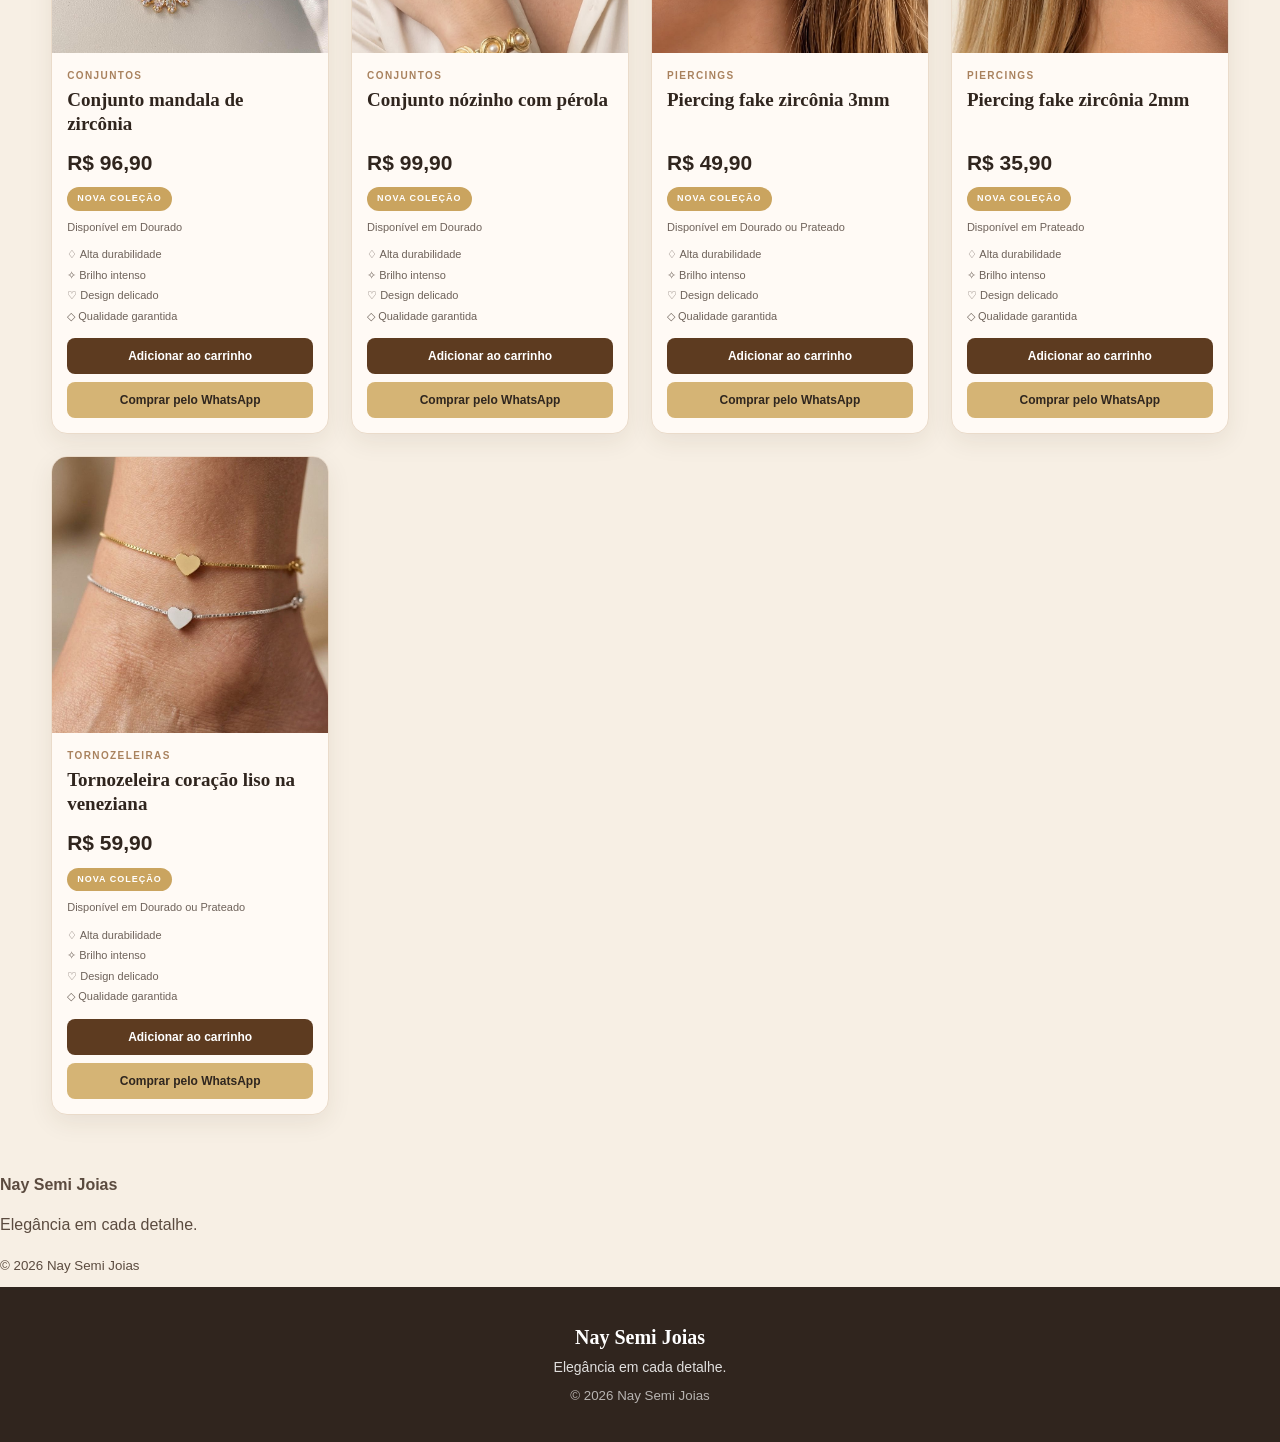
==== commit d3098d62: "Add footer to index.html Added footer section with company details." ====
--- a/index.html
+++ b/index.html
@@ -69,15 +69,17 @@
     </div>
   </aside>
 </div>
-
-<script src="carrinho.js?v=11"></script>
+  <strong>Nay Semi Joias</strong>
+  <p>Elegância em cada detalhe.</p>
+  <small>© 2026 Nay Semi Joias</small>
+<footer class="site-footer">
   <strong>Nay Semi Joias</strong>
   <p>Elegância em cada detalhe.</p>
   <small>© 2026 Nay Semi Joias</small>
 </footer>
 
 <script src="produtos.js?v=10"></script>
-<script src="carrinho.js?v=10"></script>
+<script src="carrinho.js?v=11"></script>
 <script>
 (function(){
   const buttons=document.querySelectorAll('.category-bar button');
